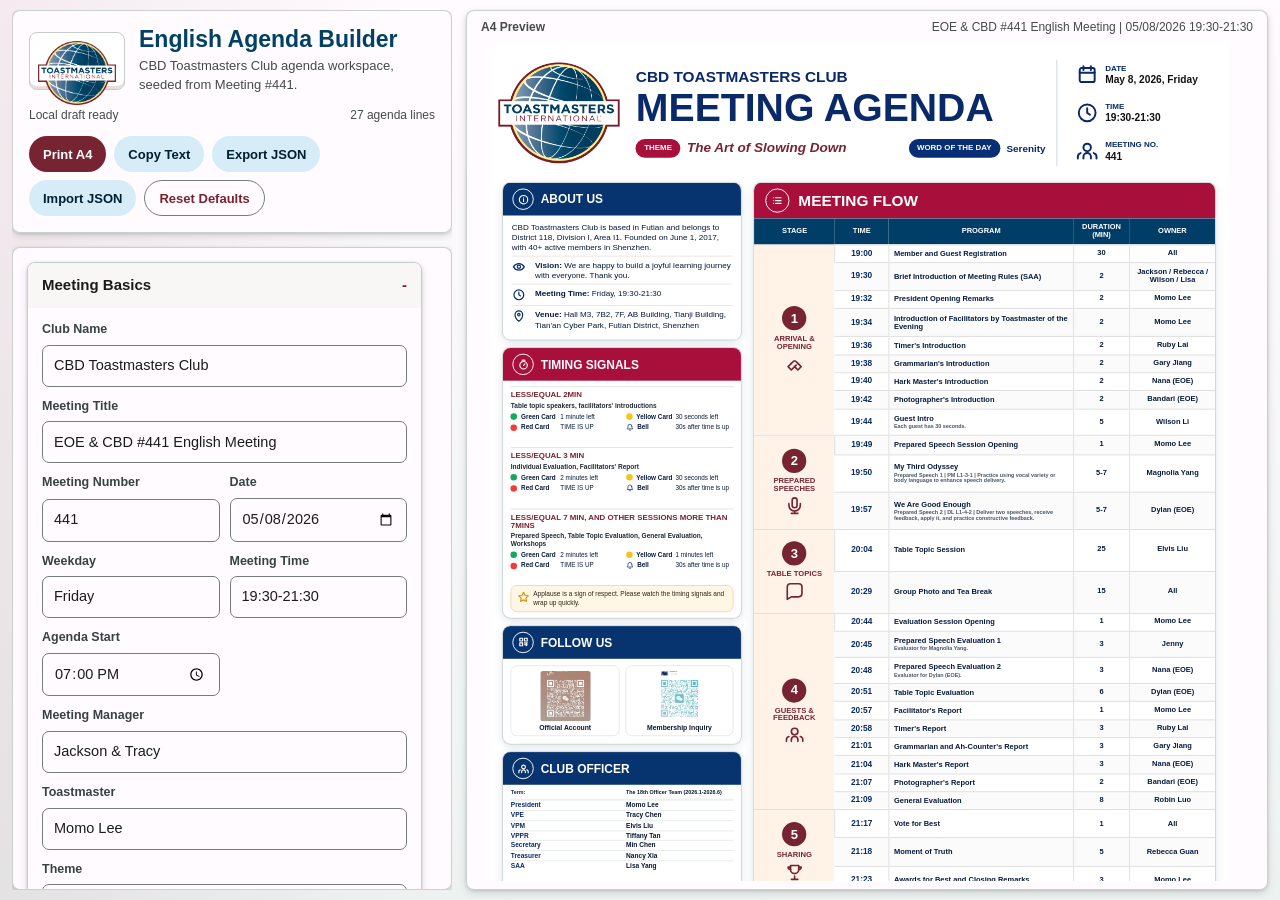
==== english_agenda_builder.html @ 2af3d584 "Tighten timing signals layout" ====
<!doctype html>
<html lang="en">
<head>
  <meta charset="utf-8" />
  <meta name="viewport" content="width=device-width, initial-scale=1" />
  <title>English Agenda Builder</title>
  <link rel="icon" href="data:," />
  <style>
    :root {
      color-scheme: light;
      --tm-maroon: #772432;
      --tm-blue: #004165;
      --tm-gray: #a9b2b1;
      --tm-yellow: #f2df74;
      --md-primary: var(--tm-maroon);
      --md-on-primary: #ffffff;
      --md-primary-container: #f8d8dd;
      --md-on-primary-container: #2d070f;
      --md-secondary: var(--tm-blue);
      --md-on-secondary: #ffffff;
      --md-secondary-container: #d6ecf8;
      --md-on-secondary-container: #001f31;
      --md-tertiary: #6b5d00;
      --md-tertiary-container: var(--tm-yellow);
      --md-on-tertiary-container: #211b00;
      --md-surface: #fffbff;
      --md-surface-container-low: #f9f7f5;
      --md-surface-container: #f0f1ef;
      --md-surface-container-high: #e7ebe9;
      --md-outline: #747d7c;
      --md-outline-variant: #c5ccca;
      --md-on-surface: #1a1c1c;
      --md-on-surface-variant: #444b4a;
      --md-error: #b3261e;
      --md-on-error: #ffffff;
      --ink: var(--md-on-surface);
      --muted: var(--md-on-surface-variant);
      --subtle: var(--md-surface-container);
      --panel: var(--md-surface);
      --line: var(--md-outline-variant);
      --maroon: var(--tm-maroon);
      --maroon-dark: #5a1724;
      --teal: var(--tm-blue);
      --amber: #9c6400;
      --blue: var(--tm-blue);
      --green: #1d7d48;
      --danger: var(--md-error);
      --shadow: 0 3px 8px rgba(0, 0, 0, 0.12), 0 1px 3px rgba(0, 0, 0, 0.12);
      --shadow-strong: 0 12px 30px rgba(0, 65, 101, 0.18);
      --radius: 8px;
      --page-width: 210mm;
      --page-height: 297mm;
      --ref-side-col: 68mm;
      --ref-grid-gap: 3.2mm;
      font-family: "Gotham", "Montserrat", "Aptos", "Segoe UI", Arial, sans-serif;
    }

    * {
      box-sizing: border-box;
    }

    html,
    body,
    .print-page,
    .print-page * {
      -webkit-print-color-adjust: exact;
      print-color-adjust: exact;
    }

    body {
      margin: 0;
      color: var(--ink);
      background:
        linear-gradient(90deg, rgba(119, 36, 50, 0.08), transparent 32%),
        linear-gradient(180deg, #fffbff 0%, #edf2f1 100%);
      height: 100vh;
      min-height: 100vh;
      overflow: hidden;
    }

    button,
    input,
    textarea,
    select {
      font: inherit;
    }

    button {
      border: 0;
      cursor: pointer;
    }

    .app-shell {
      display: grid;
      grid-template-columns: minmax(360px, 440px) minmax(0, 1fr);
      gap: 14px;
      height: 100vh;
      min-height: 100vh;
      overflow: hidden;
      padding: 10px 12px;
    }

    .control-panel {
      display: grid;
      grid-template-rows: auto minmax(0, 1fr);
      gap: 14px;
      height: calc(100vh - 20px);
      min-height: 0;
      overflow: hidden;
    }

    .app-header,
    .editor-stack,
    .preview-panel {
      background: rgba(255, 251, 255, 0.96);
      border: 1px solid rgba(197, 204, 202, 0.92);
      box-shadow: var(--shadow);
    }

    .app-header {
      border-radius: var(--radius);
      padding: 16px;
      display: grid;
      gap: 14px;
    }

    .brand-row {
      display: grid;
      grid-template-columns: 96px minmax(0, 1fr);
      gap: 14px;
      align-items: center;
    }

    .brand-mark {
      width: 96px;
      height: 58px;
      border-radius: 8px;
      display: grid;
      place-items: center;
      background: #fff;
      border: 1px solid var(--md-outline-variant);
      box-shadow: inset 0 -3px 0 rgba(119, 36, 50, 0.16);
      padding: 8px;
    }

    .brand-mark img {
      max-width: 100%;
      max-height: 100%;
      object-fit: contain;
      display: block;
    }

    h1,
    h2,
    h3,
    p {
      margin: 0;
    }

    h1 {
      font-family: "Gotham", "Aptos Display", "Segoe UI", Arial, sans-serif;
      font-size: 23px;
      line-height: 1.12;
      letter-spacing: 0;
      color: var(--tm-blue);
    }

    .subtitle {
      color: var(--muted);
      font-size: 13px;
      margin-top: 4px;
      line-height: 1.45;
    }

    strong {
      font-weight: 850;
    }

    .status-row {
      display: flex;
      align-items: center;
      justify-content: space-between;
      gap: 10px;
      flex-wrap: wrap;
    }

    .save-status,
    .agenda-count {
      font-size: 12px;
      color: var(--muted);
    }

    .top-actions,
    .action-row,
    .item-actions {
      display: flex;
      flex-wrap: wrap;
      gap: 8px;
      align-items: center;
    }

    .btn {
      border-radius: 999px;
      padding: 10px 14px;
      background: var(--md-secondary-container);
      color: var(--md-on-secondary-container);
      font-weight: 800;
      font-size: 13px;
      line-height: 1;
      min-height: 36px;
      transition: transform 0.12s ease, background 0.12s ease, color 0.12s ease, box-shadow 0.12s ease;
    }

    .btn:hover {
      transform: translateY(-1px);
      background: #c7e2f1;
      box-shadow: var(--shadow);
    }

    .btn:focus-visible,
    .input:focus-visible,
    .textarea:focus-visible,
    .select:focus-visible {
      outline: 3px solid rgba(242, 223, 116, 0.85);
      outline-offset: 2px;
    }

    .btn.primary {
      background: var(--md-primary);
      color: var(--md-on-primary);
    }

    .btn.primary:hover {
      background: var(--maroon-dark);
    }

    .btn.ghost {
      background: transparent;
      color: var(--md-primary);
      border: 1px solid var(--md-outline);
    }

    .btn.danger {
      color: var(--md-on-error);
      background: var(--md-error);
    }

    .btn.small {
      padding: 7px 10px;
      font-size: 12px;
      min-height: 30px;
    }

    .btn:disabled {
      cursor: not-allowed;
      opacity: 0.42;
      transform: none;
      box-shadow: none;
    }

    .editor-stack {
      border-radius: var(--radius);
      min-height: 0;
      overflow-x: hidden;
      overflow-y: auto;
      overscroll-behavior: contain;
      scrollbar-gutter: stable;
      padding: 14px;
      display: flex;
      flex-direction: column;
      gap: 14px;
    }

    details.editor-section {
      flex: 0 0 auto;
      border: 1px solid var(--line);
      border-radius: var(--radius);
      background: var(--md-surface);
      overflow: hidden;
    }

    details.editor-section[open] {
      box-shadow: var(--shadow);
    }

    details.editor-section summary {
      list-style: none;
      cursor: pointer;
      padding: 13px 14px;
      display: flex;
      align-items: center;
      justify-content: space-between;
      gap: 10px;
      font-weight: 800;
      font-size: 15px;
      line-height: 1.25;
      color: var(--ink);
      background: var(--md-surface-container-low);
    }

    details.editor-section summary::-webkit-details-marker {
      display: none;
    }

    details.editor-section summary::after {
      content: "+";
      color: var(--maroon);
      font-weight: 900;
    }

    details.editor-section[open] summary::after {
      content: "-";
    }

    .section-body {
      padding: 14px;
      display: grid;
      gap: 14px;
    }

    .field-grid {
      display: grid;
      grid-template-columns: repeat(2, minmax(0, 1fr));
      gap: 12px 10px;
    }

    .field {
      display: grid;
      gap: 7px;
    }

    .field.full {
      grid-column: 1 / -1;
    }

    .qr-upload-field {
      grid-column: 1 / -1;
      border: 1px solid var(--md-outline-variant);
      border-radius: 8px;
      padding: 10px;
      background: #fff;
      justify-items: start;
    }

    .qr-upload-row {
      display: flex;
      align-items: center;
      gap: 10px;
    }

    .qr-thumb-button {
      display: grid;
      place-items: center;
      width: 70px;
      height: 70px;
      padding: 0;
      border: 1px solid var(--md-outline-variant);
      border-radius: 8px;
      background: #fff;
      overflow: hidden;
    }

    .qr-thumb-button:hover {
      transform: translateY(-1px);
      box-shadow: var(--shadow);
    }

    .qr-thumb {
      width: 100%;
      height: 100%;
      object-fit: cover;
      display: block;
    }

    label {
      color: #374342;
      font-size: 12.5px;
      font-weight: 850;
      line-height: 1.25;
    }

    .input,
    .textarea,
    .select {
      width: 100%;
      border: 1px solid var(--md-outline);
      border-radius: 7px;
      background: var(--md-surface);
      color: var(--ink);
      padding: 10px 11px;
      outline: none;
      min-width: 0;
      font-size: 14.5px;
      line-height: 1.35;
    }

    .input,
    .select {
      min-height: 42px;
    }

    .textarea {
      resize: none;
      min-height: 94px;
      line-height: 1.5;
      overflow-x: hidden;
      overflow-y: hidden;
    }

    #meetingFields .field-readable {
      grid-column: 1 / -1;
    }

    #agendaForm .textarea {
      min-height: 116px;
    }

    .input:focus,
    .textarea:focus,
    .select:focus {
      border-color: var(--maroon);
      box-shadow: 0 0 0 3px rgba(119, 36, 50, 0.14);
    }

    .agenda-toolbar {
      display: flex;
      justify-content: space-between;
      align-items: center;
      gap: 10px;
      flex-wrap: wrap;
    }

    .agenda-list {
      display: grid;
      gap: 10px;
      padding-right: 2px;
    }

    .agenda-form-anchor {
      display: grid;
    }

    .agenda-form-anchor.is-hidden {
      display: none;
    }

    .agenda-card {
      border: 1px solid var(--md-outline-variant);
      border-radius: 8px;
      background: var(--md-surface);
      padding: 12px;
      display: grid;
      gap: 9px;
      cursor: grab;
      transition: border-color 0.12s ease, box-shadow 0.12s ease, background 0.12s ease, opacity 0.12s ease, transform 0.12s ease;
    }

    .agenda-card.editing-card {
      cursor: default;
    }

    .agenda-card.section-card {
      background: var(--md-primary-container);
      border-color: rgba(119, 36, 50, 0.28);
    }

    .agenda-card.active {
      border-color: var(--maroon);
      box-shadow: 0 0 0 3px rgba(119, 36, 50, 0.14);
    }

    .agenda-card.dragging {
      opacity: 0.46;
      cursor: grabbing;
    }

    .agenda-card.drop-before {
      box-shadow: inset 0 4px 0 var(--tm-maroon);
    }

    .agenda-card.drop-after {
      box-shadow: inset 0 -4px 0 var(--tm-maroon);
    }

    .agenda-main {
      display: grid;
      grid-template-columns: 18px 52px minmax(0, 1fr);
      gap: 11px;
      align-items: start;
    }

    .drag-handle {
      width: 18px;
      min-height: 28px;
      display: grid;
      place-items: center;
      color: var(--md-outline);
      touch-action: none;
    }

    .drag-handle::before {
      content: "";
      width: 4px;
      height: 22px;
      background:
        radial-gradient(circle, currentColor 1.6px, transparent 1.8px) 0 0 / 4px 7px;
    }

    .agenda-card:hover .drag-handle,
    .agenda-card.active .drag-handle {
      color: var(--tm-maroon);
    }

    .agenda-time {
      color: var(--maroon);
      font-weight: 900;
      font-size: 12.5px;
      line-height: 1.25;
      padding-top: 1px;
    }

    .agenda-title {
      font-weight: 850;
      font-size: 15px;
      line-height: 1.3;
      min-width: 0;
    }

    .agenda-meta {
      color: var(--muted);
      font-size: 12px;
      line-height: 1.45;
      margin-top: 4px;
    }

    .agenda-detail {
      color: var(--md-on-surface-variant);
      font-size: 12px;
      line-height: 1.55;
      margin-top: 6px;
      padding-left: 9px;
      border-left: 3px solid rgba(119, 36, 50, 0.18);
    }

    .agenda-form {
      border: 1px solid var(--line);
      background: var(--md-surface-container-low);
      border-radius: var(--radius);
      padding: 14px;
      display: grid;
      gap: 14px;
      cursor: default;
    }

    .agenda-card .agenda-form {
      margin-top: 3px;
      background: #fff;
      border-color: rgba(119, 36, 50, 0.32);
      box-shadow: inset 4px 0 0 rgba(119, 36, 50, 0.16);
    }

    .inline-form-host {
      display: grid;
      grid-column: 1 / -1;
    }

    .preview-panel {
      border-radius: var(--radius);
      min-width: 0;
      height: calc(100vh - 20px);
      min-height: 0;
      overflow: hidden;
      padding: 30px 10px 8px;
      position: relative;
      display: grid;
      grid-template-rows: minmax(0, 1fr);
      align-content: start;
      justify-items: center;
    }

    .preview-toolbar {
      position: absolute;
      top: 9px;
      left: 14px;
      right: 14px;
      z-index: 1;
      display: flex;
      justify-content: space-between;
      align-items: center;
      gap: 12px;
      color: var(--muted);
      font-size: 12px;
      line-height: 1.2;
      padding: 0;
    }

    .preview-stage {
      width: 100%;
      min-width: 0;
      min-height: 0;
      height: 100%;
      display: grid;
      align-items: start;
      align-content: start;
      justify-items: center;
      overflow: auto;
      overscroll-behavior: contain;
      scrollbar-gutter: stable;
      padding: 0 0 18px;
    }

    .preview-sheet {
      --preview-scale: 1;
      position: relative;
      width: var(--page-width);
      height: var(--page-height);
      min-width: 0;
      overflow: hidden;
    }

    .preview-sheet .print-page {
      transform: scale(var(--preview-scale));
      transform-origin: top left;
    }

    .print-page {
      width: var(--page-width);
      height: var(--page-height);
      min-height: 0;
      overflow: hidden;
      background: var(--md-surface);
      color: var(--md-on-surface);
      box-shadow: var(--shadow-strong);
      padding: 12mm 12mm 10mm;
      display: grid;
      grid-template-rows: auto auto minmax(0, 1fr) auto;
      gap: 4.5mm;
    }

    .page-header {
      display: grid;
      grid-template-columns: minmax(0, 1fr) 146px;
      gap: 18px;
      align-items: start;
      border-bottom: 4px solid var(--tm-blue);
      padding-bottom: 5mm;
    }

    .club-kicker {
      color: var(--maroon);
      font-weight: 900;
      text-transform: uppercase;
      font-size: 12px;
      letter-spacing: 0;
    }

    .page-title {
      font-family: "Gotham", "Aptos Display", "Segoe UI", Arial, sans-serif;
      color: var(--tm-blue);
      font-size: 27px;
      line-height: 1.1;
      font-weight: 900;
      margin-top: 4px;
      letter-spacing: 0;
    }

    .page-subtitle {
      color: var(--md-on-surface-variant);
      font-size: 13px;
      margin-top: 6px;
      line-height: 1.34;
    }

    .page-brand-panel {
      display: grid;
      gap: 8px;
      align-self: stretch;
    }

    .page-logo {
      border: 1px solid var(--md-outline-variant);
      border-radius: 8px;
      background: #fff;
      padding: 7px;
      min-height: 58px;
      display: grid;
      place-items: center;
    }

    .page-logo img {
      max-width: 100%;
      max-height: 44px;
      object-fit: contain;
      display: block;
    }

    .page-badge {
      border: 2px solid var(--tm-maroon);
      border-radius: 8px;
      padding: 7px 9px;
      text-align: center;
      color: var(--maroon);
      font-weight: 900;
      display: grid;
      place-items: center;
      background: var(--md-primary-container);
    }

    .badge-number {
      font-size: 26px;
      line-height: 1;
    }

    .badge-label {
      font-size: 10.5px;
      color: var(--md-on-surface-variant);
      margin-top: 4px;
    }

    .info-strip {
      display: grid;
      grid-template-columns: 1fr 1fr 1.2fr;
      gap: 8px;
    }

    .info-box,
    .side-card,
    .footer-card {
      border: 1px solid var(--line);
      border-radius: 8px;
      background: var(--md-surface);
      overflow: hidden;
    }

    .info-box {
      padding: 10px 12px;
      display: grid;
      gap: 3px;
      min-height: 48px;
      border-top: 4px solid var(--tm-blue);
    }

    .info-box.theme-box {
      border-top-color: var(--tm-maroon);
      background: linear-gradient(180deg, #fff7f8 0%, var(--md-surface) 100%);
    }

    .info-box.word-box {
      border-top-color: var(--tm-yellow);
      background: linear-gradient(180deg, #fffbea 0%, var(--md-surface) 100%);
    }

    .info-box.team-box {
      border-top-color: var(--tm-blue);
      background: linear-gradient(180deg, #eff8fc 0%, var(--md-surface) 100%);
    }

    .info-label {
      color: var(--muted);
      font-size: 10px;
      text-transform: uppercase;
      font-weight: 850;
      letter-spacing: 0;
    }

    .info-value {
      font-size: 13px;
      font-weight: 800;
      line-height: 1.35;
    }

    .content-grid {
      display: grid;
      grid-template-columns: minmax(0, 1fr) 220px;
      gap: 9px;
      align-items: start;
    }

    .agenda-table {
      border: 1px solid var(--line);
      border-radius: 8px;
      overflow: hidden;
    }

    .agenda-table table {
      width: 100%;
      border-collapse: collapse;
      table-layout: fixed;
      font-size: 8.6px;
    }

    .agenda-table th {
      background: var(--tm-blue);
      color: var(--md-on-secondary);
      padding: 4px 5px;
      text-align: left;
      font-size: 8.6px;
      text-transform: uppercase;
      letter-spacing: 0;
    }

    .agenda-table td {
      padding: 2.4px 4.5px;
      border-top: 1px solid #e1e7e5;
      vertical-align: top;
      line-height: 1.22;
      word-break: normal;
      overflow-wrap: anywhere;
    }

    .agenda-table tbody tr:not(.table-section):nth-child(odd) td {
      background: #fbf8f8;
    }

    .agenda-table tbody tr:not(.table-section):nth-child(even) td {
      background: #f6fafb;
    }

    .agenda-table .time-col {
      width: 50px;
      color: var(--maroon);
      font-weight: 900;
    }

    .agenda-table .duration-col {
      width: 50px;
      text-align: center;
      color: var(--md-on-surface-variant);
      font-weight: 800;
    }

    .agenda-table .speaker-col {
      width: 104px;
      color: var(--md-on-surface-variant);
      font-weight: 750;
    }

    .table-section td {
      background: var(--md-primary-container);
      color: var(--md-on-primary-container);
      font-weight: 900;
      text-transform: uppercase;
      font-size: 9px;
      padding: 4px 6px;
    }

    .program-title {
      font-weight: 850;
    }

    .program-detail {
      margin-top: 3px;
      color: var(--md-on-surface-variant);
      font-size: 8px;
      line-height: 1.22;
      display: -webkit-box;
      -webkit-line-clamp: 1;
      -webkit-box-orient: vertical;
      overflow: hidden;
    }

    .side-stack {
      display: grid;
      gap: 10px;
    }

    .side-card h3,
    .footer-card h3 {
      background: var(--md-secondary-container);
      color: var(--md-on-secondary-container);
      font-size: 11px;
      padding: 6px 9px;
      text-transform: uppercase;
      letter-spacing: 0;
      font-weight: 900;
    }

    .side-card:nth-child(1) h3,
    .footer-card:nth-child(1) h3 {
      background: var(--tm-blue);
      color: #fff;
    }

    .side-card:nth-child(2) h3,
    .footer-card:nth-child(2) h3 {
      background: var(--tm-maroon);
      color: #fff;
    }

    .side-card:nth-child(3) h3,
    .footer-card:nth-child(3) h3 {
      background: var(--tm-yellow);
      color: #1f1b00;
    }

    .side-card:nth-child(4) h3 {
      background: var(--tm-gray);
      color: #102027;
    }

    .side-body,
    .footer-body {
      padding: 9px 10px;
      font-size: 9.3px;
      line-height: 1.3;
      color: var(--md-on-surface-variant);
      display: grid;
      gap: 5px;
    }

    .officer-list {
      display: grid;
      grid-template-columns: repeat(2, minmax(0, 1fr));
      gap: 5px 7px;
    }

    .officer-row {
      display: grid;
      grid-template-columns: 1fr;
      gap: 2px;
      border-bottom: 1px dashed var(--md-outline-variant);
      padding-bottom: 4px;
    }

    .officer-row:last-child {
      border-bottom: 0;
      padding-bottom: 0;
    }

    .officer-role {
      color: var(--md-on-surface-variant);
      font-weight: 800;
    }

    .officer-name {
      text-align: left;
      font-weight: 850;
    }

    .timing-grid {
      display: grid;
      gap: 5px;
      border: 1px solid var(--md-outline-variant);
      border-radius: 7px;
      background: var(--md-surface-container-low);
      padding: 5px;
    }

    .timing-row {
      display: grid;
      grid-template-columns: 52px minmax(0, 1fr);
      gap: 5px;
      align-items: center;
    }

    .signal {
      border-radius: 999px;
      color: #fff;
      padding: 2px 6px;
      text-align: center;
      font-size: 8.8px;
      font-weight: 850;
    }

    .signal.green {
      background: var(--green);
    }

    .signal.yellow {
      background: var(--amber);
    }

    .signal.red {
      background: var(--danger);
    }

    .timing-table {
      width: 100%;
      border-collapse: collapse;
      font-size: 8.7px;
      line-height: 1.18;
      overflow: hidden;
      border-radius: 7px;
    }

    .timing-table th {
      background: var(--tm-blue);
      color: #fff;
      padding: 4px 3px;
      text-align: left;
      font-weight: 900;
    }

    .timing-table td {
      border-top: 1px solid var(--md-outline-variant);
      padding: 4px 3px;
      vertical-align: top;
      background: var(--md-surface-container-low);
    }

    .timing-table .rule-name {
      color: var(--tm-maroon);
      font-weight: 900;
    }

    .footer-grid {
      display: grid;
      grid-template-columns: 1.12fr 1.05fr 0.9fr;
      gap: 8px;
      align-items: stretch;
    }

    .footer-card {
      display: grid;
      grid-template-rows: auto minmax(0, 1fr);
    }

    .footer-card h3 {
      padding-top: 5px;
      padding-bottom: 5px;
    }

    .footer-card .footer-body {
      font-size: 8.7px;
      line-height: 1.22;
      gap: 4px;
      padding: 7px 9px;
    }

    .rule-list {
      margin: 0;
      padding-left: 17px;
      display: grid;
      gap: 4px;
    }

    .compact-list {
      display: grid;
      grid-template-columns: repeat(2, minmax(0, 1fr));
      gap: 5px 7px;
      margin: 0;
      padding: 0;
      list-style: none;
    }

    .compact-list li {
      display: grid;
      grid-template-columns: 1fr;
      gap: 2px;
      align-items: start;
      border-bottom: 1px dashed var(--md-outline-variant);
      padding-bottom: 5px;
    }

    .compact-list li:last-child {
      border-bottom: 0;
      padding-bottom: 0;
    }

    .compact-label {
      color: var(--tm-blue);
      font-weight: 900;
    }

    .snapshot-grid {
      display: grid;
      gap: 6px;
    }

    .snapshot-row {
      display: grid;
      grid-template-columns: 74px minmax(0, 1fr);
      gap: 7px;
      align-items: start;
    }

    .snapshot-label {
      color: var(--tm-maroon);
      font-weight: 900;
    }

    .join-note {
      border-left: 4px solid var(--tm-yellow);
      padding-left: 7px;
      font-weight: 800;
      color: var(--tm-blue);
    }

    .ref-page {
      width: var(--page-width);
      height: var(--page-height);
      min-height: 0;
      background: #fff;
      color: #061b3d;
      box-shadow: var(--shadow-strong);
      outline: 1px solid #c9cdd3;
      padding: 3.8mm;
      display: grid;
      grid-template-rows: auto minmax(0, 1fr) auto auto;
      gap: 2.35mm;
      font-family: "Gotham", "Montserrat", "Aptos", "Segoe UI", Arial, sans-serif;
    }

    .ref-header {
      background: #fff;
      border-radius: 0;
      color: #092968;
      padding: 3px 5px 5px;
      display: grid;
      grid-template-columns: 126px minmax(0, 1fr) 166px;
      gap: 12px;
      align-items: center;
      min-height: 128px;
    }

    .ref-logo {
      width: 112px;
      height: 112px;
      border-radius: 999px;
      background: transparent;
      display: grid;
      place-items: center;
      overflow: visible;
      border: 0;
      box-shadow: none;
    }

    .ref-logo img {
      width: 116%;
      height: 116%;
      object-fit: contain;
      display: block;
    }

    .ref-title-kicker {
      margin: 0 0 6px;
      color: #092968;
      font-size: 16.5px;
      line-height: 1;
      font-weight: 900;
      letter-spacing: 0;
      text-transform: uppercase;
    }

    .ref-title h2 {
      color: #092968;
      font-size: 42px;
      line-height: 0.9;
      letter-spacing: 0;
      margin: 0 0 14px;
      font-weight: 900;
      text-transform: uppercase;
      white-space: nowrap;
    }

    .ref-theme-strip {
      display: grid;
      grid-template-columns: auto minmax(0, 1fr) auto auto;
      align-items: center;
      gap: 7px;
      max-width: 100%;
    }

    .ref-chip,
    .ref-meta-pill {
      display: flex;
      align-items: center;
      gap: 6px;
      font-size: 10.2px;
      font-weight: 850;
    }

    .ref-tag {
      border-radius: 999px;
      min-height: 20px;
      padding: 4px 9px;
      display: inline-flex;
      align-items: center;
      justify-content: center;
      color: #fff;
      font-size: 8.5px;
      line-height: 1;
      font-weight: 900;
      text-transform: uppercase;
      white-space: nowrap;
    }

    .ref-tag-red {
      background: #a80f3a;
    }

    .ref-tag-blue {
      background: #082f75;
    }

    .ref-topic {
      color: var(--tm-maroon);
      font-size: 14.5px;
      line-height: 1;
      font-weight: 900;
      font-style: italic;
      white-space: nowrap;
      overflow: visible;
      text-overflow: clip;
    }

    .ref-word {
      color: #092968;
      font-size: 10.6px;
      font-weight: 850;
      white-space: nowrap;
    }

    .ref-chip {
      border: 1px solid rgba(255, 255, 255, 0.74);
      border-radius: 9px;
      min-height: 24px;
      padding: 5px 8px;
      background: linear-gradient(180deg, #eef7ff, #d8ecfb);
      color: #082a55;
      box-shadow: inset 0 1px 0 rgba(255, 255, 255, 0.72);
    }

    .ref-meta-pill {
      color: #0a2863;
      min-height: 32px;
      padding: 0;
      background: transparent;
      border: 0;
      font-size: 14px;
      font-weight: 860;
    }

    .ref-meta-copy {
      display: grid;
      gap: 2px;
    }

    .ref-meta-label {
      color: #092968;
      font-size: 8.6px;
      font-weight: 900;
      text-transform: uppercase;
      line-height: 1;
    }

    .ref-meta-value {
      color: #111;
      font-size: 10.9px;
      font-weight: 850;
      line-height: 1.15;
      white-space: nowrap;
    }

    .ref-chip-icon,
    .ref-meta-icon,
    .ref-section-icon {
      width: 18px;
      height: 18px;
      border-radius: 999px;
      display: inline-grid;
      place-items: center;
      flex: 0 0 auto;
      color: currentColor;
      border: 1.5px solid currentColor;
      font-size: 11px;
      line-height: 1;
      font-weight: 900;
    }

    .ref-svg-icon svg {
      width: 12px;
      height: 12px;
      stroke-width: 2.4;
      display: block;
    }

    .ref-meta-stack {
      display: grid;
      gap: 9px;
      border-left: 1.5px solid #cbd5e6;
      padding-left: 18px;
    }

    .ref-meta-pill .ref-meta-icon {
      width: 27px;
      height: 27px;
      border: 0;
      color: #092968;
    }

    .ref-meta-pill .ref-meta-icon svg {
      width: 24px;
      height: 24px;
      stroke-width: 2.1;
    }

    .ref-body {
      display: grid;
      grid-template-columns: var(--ref-side-col) minmax(0, 1fr);
      gap: var(--ref-grid-gap);
      align-items: stretch;
      min-height: 0;
    }

    .ref-sidebar {
      display: grid;
      grid-template-rows: 45mm 77mm 34mm minmax(35mm, 1fr);
      gap: 1.8mm;
      align-content: stretch;
      height: 100%;
      min-height: 0;
    }

    .ref-card,
    .ref-flow-card,
    .ref-bottom-card {
      border: 1px solid rgba(169, 178, 177, 0.52);
      border-radius: 9px;
      background: #fff;
      overflow: hidden;
      box-shadow: 0 2px 9px rgba(0, 65, 101, 0.13);
    }

    .ref-card-title {
      min-height: 29px;
      display: flex;
      align-items: center;
      gap: 7px;
      padding: 6px 10px;
      background: #07336f;
      color: #fff;
      font-size: 12.8px;
      font-weight: 900;
      text-transform: uppercase;
    }

    .ref-card-title .ref-section-icon {
      width: 23px;
      height: 23px;
      color: #fff;
      background: transparent;
      border-color: #fff;
      box-shadow: none;
    }

    .ref-card:nth-child(2) .ref-card-title {
      color: #fff;
      background: #a80f3a;
    }

    .ref-card:nth-child(2) .ref-card-title .ref-section-icon {
      background: transparent;
      border-color: #fff;
    }

    .ref-card:nth-child(2) {
      display: grid;
      grid-template-rows: auto minmax(0, 1fr);
    }

    .ref-card:nth-child(3) .ref-card-body {
      padding: 7px 8px 7px;
    }

    .ref-card.ref-officers-card {
      display: grid;
      grid-template-rows: auto minmax(0, 1fr);
      min-height: 0;
    }

    .ref-card-body {
      padding: 7px 9px 8px;
      font-size: 8.7px;
      line-height: 1.27;
      display: grid;
      gap: 3px;
    }

    .ref-about-line {
      border-top: 1px solid #ece4df;
      padding-top: 4px;
    }

    .ref-about-line:first-child {
      border-top: 0;
      padding-top: 0;
    }

    .ref-icon-line {
      display: grid;
      grid-template-columns: 19px minmax(0, 1fr);
      gap: 6px;
      align-items: start;
      border-top: 1px solid #ece4df;
      padding-top: 4px;
    }

    .ref-icon-line:first-child {
      border-top: 0;
      padding-top: 0;
    }

    .ref-line-icon {
      color: #092e68;
      font-weight: 900;
      font-size: 13px;
      text-align: center;
      line-height: 1;
    }

    .ref-line-icon.ref-svg-icon {
      width: 16px;
      height: 16px;
      display: inline-grid;
      place-items: center;
      margin-top: -1px;
    }

    .ref-line-icon.ref-svg-icon svg {
      width: 14px;
      height: 14px;
      stroke-width: 2.2;
    }

    .ref-timing-stack {
      display: grid;
      align-content: space-between;
      gap: 6px;
      min-height: 0;
      padding: 6px 8px;
    }

    .ref-timing-card {
      border: 0;
      border-radius: 0;
      border-top: 1px solid #e1e3e2;
      padding: 4px 0;
      display: grid;
      gap: 3px;
      background: #fff;
    }

    .ref-timing-card h4 {
      margin: 0;
      color: var(--tm-maroon);
      font-size: 8.45px;
      line-height: 1.1;
      text-transform: uppercase;
    }

    .ref-timing-scope {
      margin: 0;
      color: #202733;
      font-size: 7px;
      line-height: 1.18;
      font-weight: 760;
    }

    .ref-signal-grid {
      display: grid;
      grid-template-columns: repeat(2, minmax(0, 1fr));
      gap: 3.5px 8px;
    }

    .ref-signal-row {
      display: grid;
      grid-template-columns: 50px minmax(0, 1fr);
      gap: 3px;
      font-size: 6.8px;
      line-height: 1.16;
      align-items: center;
    }

    .ref-signal-row.ref-signal-red,
    .ref-signal-row.ref-signal-bell {
      grid-column: auto;
    }

    .ref-signal-mark {
      display: inline-flex;
      align-items: center;
      gap: 4px;
      font-weight: 850;
    }

    .ref-bell-icon {
      width: 8px;
      height: 8px;
      border: 0;
      color: #092968;
      display: inline-grid;
      place-items: center;
    }

    .ref-bell-icon svg {
      width: 8px;
      height: 8px;
      stroke-width: 2.3;
    }

    .ref-signal-dot {
      width: 7px;
      height: 7px;
      border-radius: 99px;
      display: inline-block;
    }

    .ref-signal-dot.green {
      background: #15a95d;
    }

    .ref-signal-dot.yellow {
      background: #f4c51d;
    }

    .ref-signal-dot.red {
      background: #f43b37;
    }

    .ref-note {
      border: 1px solid #f5d8a7;
      background: #fff7e6;
      border-radius: 7px;
      padding: 5px;
      display: grid;
      grid-template-columns: 14px minmax(0, 1fr);
      gap: 4px;
      color: #2b2417;
      font-size: 7px;
      line-height: 1.2;
    }

    .ref-note .ref-line-icon {
      color: #dd9400;
    }

    .ref-qr-grid {
      display: grid;
      grid-template-columns: repeat(2, minmax(0, 1fr));
      gap: 6px;
      text-align: center;
    }

    .ref-qr-box {
      border: 1px solid #e6e9e9;
      border-radius: 7px;
      padding: 5px 4px 4px;
      display: grid;
      gap: 3px;
      justify-items: center;
      background: #fff;
      font-weight: 850;
      color: #071632;
      font-size: 7.3px;
      line-height: 1.1;
    }

    .ref-qr-box img {
      width: 54px;
      height: 54px;
      object-fit: cover;
      border-radius: 3px;
    }

    .ref-kv-list {
      display: grid;
      gap: 2px;
    }

    .ref-kv-row {
      display: grid;
      grid-template-columns: minmax(0, 1fr) minmax(0, 1fr);
      gap: 6px;
      font-size: 8.1px;
    }

    .ref-kv-row.ref-kv-wide {
      grid-template-columns: 28px minmax(0, 1fr);
    }

    .ref-kv-row.ref-kv-wide .ref-kv-value {
      text-align: left;
    }

    .ref-kv-key {
      font-weight: 900;
    }

    .ref-kv-value {
      text-align: right;
    }

    .ref-officers-body {
      min-height: 0;
      align-content: start;
      gap: 0;
      padding: 5px 8px 6px;
    }

    .ref-officer-term {
      display: grid;
      width: 100%;
      grid-template-columns: repeat(2, minmax(0, 1fr));
      gap: 8px;
      padding-bottom: 3px;
      border-bottom: 1px solid #e7ecea;
      font-size: 5.75px;
      line-height: 1.12;
    }

    .ref-officer-grid {
      display: grid;
      grid-template-columns: 1fr;
      gap: 0;
    }

    .ref-officer-row {
      display: grid;
      width: 100%;
      grid-template-columns: repeat(2, minmax(0, 1fr));
      gap: 8px;
      align-items: baseline;
      font-size: 7.05px;
      line-height: 1.13;
      min-width: 0;
      border-top: 1px solid #e7ecea;
      padding: 1px 0;
    }

    .ref-officer-role,
    .ref-officer-term-key {
      color: #092968;
      font-weight: 900;
    }

    .ref-officer-name,
    .ref-officer-term-value {
      min-width: 0;
      color: #071632;
      font-weight: 760;
      text-align: left;
    }

    .ref-officer-term-value {
      text-align: left;
      white-space: nowrap;
    }

    .ref-flow-card {
      padding: 0;
      height: 100%;
      display: grid;
      grid-template-rows: auto minmax(0, 1fr);
    }

    .ref-flow-title {
      display: flex;
      align-items: center;
      gap: 9px;
      color: #fff;
      background: #a80f3a;
      font-size: 16.5px;
      font-weight: 900;
      margin: 0;
      padding: 6px 12px;
      text-transform: uppercase;
    }

    .ref-flow-title .ref-section-icon {
      background: transparent;
      border-color: #fff;
      width: 26px;
      height: 26px;
      font-size: 14px;
    }

    .ref-table-wrap {
      border: 0;
      border-radius: 0;
      overflow: hidden;
      min-height: 0;
    }

    .ref-agenda-table {
      width: 100%;
      height: 100%;
      border-collapse: collapse;
      table-layout: fixed;
      font-size: 8px;
      line-height: 1.09;
    }

    .ref-col-stage {
      width: 86px;
    }

    .ref-col-time {
      width: 58px;
    }

    .ref-col-duration {
      width: 60px;
    }

    .ref-col-owner {
      width: 92px;
    }

    .ref-agenda-table th {
      background: #003e68;
      color: #fff;
      padding: 5px 4px;
      text-align: center;
      font-size: 8px;
      font-weight: 900;
      text-transform: uppercase;
    }

    .ref-agenda-table td {
      border-top: 1px solid #dedede;
      border-left: 1px solid #dedede;
      padding: 2px 5px;
      vertical-align: middle;
      overflow-wrap: anywhere;
    }

    .ref-agenda-table td:first-child,
    .ref-agenda-table th:first-child {
      border-left: 0;
    }

    .ref-stage-cell {
      background: #fff3e8;
      color: var(--tm-maroon);
      font-weight: 900;
      padding: 0 5px;
      overflow: hidden;
    }

    .ref-stage-content {
      display: grid;
      grid-template-columns: 1fr;
      gap: 4px;
      justify-items: center;
      align-content: center;
      text-align: center;
      min-height: 100%;
    }

    .ref-stage-number {
      width: 26px;
      height: 26px;
      border-radius: 999px;
      display: grid;
      place-items: center;
      color: #fff;
      background: var(--tm-maroon);
      font-size: 14px;
    }

    .ref-stage-label {
      display: grid;
      justify-items: center;
      min-height: 0;
      align-content: start;
      gap: 3px;
    }

    .ref-stage-name {
      font-size: 8.2px;
      line-height: 1.02;
      text-transform: uppercase;
      margin-top: 1px;
    }

    .ref-stage-icon {
      width: 21px;
      height: 21px;
      border: 0;
      color: var(--tm-maroon);
      display: grid;
      place-items: center;
    }

    .ref-stage-icon svg {
      width: 21px;
      height: 21px;
      stroke-width: 2;
    }

    .ref-time-col {
      text-align: center;
      font-weight: 850;
      color: #082c63;
      font-size: 8.9px;
    }

    .ref-duration-col {
      text-align: center;
      font-weight: 850;
    }

    .ref-owner-col {
      text-align: center;
      font-weight: 760;
    }

    .ref-program-title {
      font-weight: 780;
      line-height: 1.13;
    }

    .ref-program-detail {
      display: -webkit-box;
      -webkit-line-clamp: 2;
      -webkit-box-orient: vertical;
      overflow: hidden;
      margin-top: 1px;
      color: #46556a;
      font-size: 5.8px;
      line-height: 1.08;
      font-weight: 680;
    }

    .ref-agenda-table tbody tr:nth-child(odd) td:not(.ref-stage-cell) {
      background: #fff;
    }

    .ref-agenda-table tbody tr:nth-child(even) td:not(.ref-stage-cell) {
      background: #fbfbfb;
    }

    .ref-agenda-table tr.ref-highlight-green td:not(.ref-stage-cell) {
      background: #f9fbf6;
    }

    .ref-agenda-table tr.ref-highlight-blue td:not(.ref-stage-cell) {
      background: #f7fbff;
    }

    .ref-vision-bar {
      display: none;
      margin-top: 0;
      min-height: 0;
      border-radius: 0;
      background: transparent;
      color: #fff;
      align-items: center;
      gap: 8px;
      padding: 6px 9px;
      font-size: 9.8px;
      font-weight: 900;
    }

    .ref-bottom-grid {
      display: grid;
      grid-template-columns: var(--ref-side-col) minmax(0, 1fr) minmax(0, 1fr);
      gap: var(--ref-grid-gap);
    }

    .ref-bottom-card {
      min-height: 132px;
      padding: 8px 12px;
      display: grid;
      gap: 6px;
      align-content: start;
    }

    .ref-bottom-title {
      display: flex;
      align-items: center;
      gap: 8px;
      color: #092e68;
      font-size: 13.5px;
      font-weight: 900;
      text-transform: uppercase;
    }

    .ref-bottom-title .ref-section-icon {
      color: var(--tm-blue);
      border-color: var(--tm-blue);
    }

    .ref-participation-grid {
      display: grid;
      grid-template-columns: repeat(4, minmax(0, 1fr));
      gap: 8px;
      justify-items: center;
      text-align: center;
      margin-top: 3px;
    }

    .ref-participation-item {
      display: grid;
      justify-items: center;
      gap: 5px;
      color: #092e68;
      font-size: 7.5px;
      font-weight: 900;
    }

    .ref-mini-icon {
      width: 23px;
      height: 23px;
      border: 0;
      display: inline-grid;
      place-items: center;
    }

    .ref-mini-icon svg {
      width: 21px;
      height: 21px;
      stroke-width: 2.2;
    }

    .ref-circle-icon {
      width: 42px;
      height: 42px;
      border-radius: 999px;
      display: grid;
      place-items: center;
      color: #092e68;
      border: 1.5px solid #b8cdf5;
      background: #fff;
    }

    .ref-circle-icon svg {
      width: 23px;
      height: 23px;
      stroke-width: 2;
    }

    .ref-bottom-copy {
      margin: 0;
      text-align: center;
      color: #092e68;
      font-size: 9.2px;
      line-height: 1.32;
      font-weight: 850;
    }

    .ref-live-vote {
      text-align: center;
      display: grid;
      justify-items: center;
      gap: 4px;
      font-size: 8.2px;
      color: #0c1e40;
    }

    .ref-live-vote img {
      width: 70px;
      height: 70px;
      object-fit: cover;
    }

    .ref-scan-time {
      color: #13803d;
      background: transparent;
      border-radius: 0;
      padding: 0;
      justify-self: center;
      font-weight: 900;
      font-size: 10.2px;
    }

    .ref-vote-awards {
      display: flex;
      justify-content: center;
      gap: 9px;
      color: #061b3d;
      font-size: 7.8px;
      font-weight: 850;
    }

    .ref-vote-note {
      color: #137a3b;
      font-size: 8.2px;
      font-weight: 850;
    }

    .ref-meeting-rules {
      margin: 0;
      padding: 0;
      list-style: none;
      display: grid;
      gap: 6px;
      font-size: 8.4px;
      line-height: 1.16;
      color: #092968;
      font-weight: 760;
    }

    .ref-rule-item {
      display: grid;
      grid-template-columns: 35px minmax(0, 1fr);
      gap: 8px;
      align-items: center;
    }

    .ref-rule-icon {
      width: 31px;
      height: 31px;
      border-radius: 999px;
      display: grid;
      place-items: center;
      color: #f47a13;
      border: 2px solid #f47a13;
      background: #fff8ef;
    }

    .ref-rule-icon svg {
      width: 18px;
      height: 18px;
      stroke-width: 2.1;
    }

    .ref-bottom-card:nth-child(1) {
      background: #f2f8ff;
    }

    .ref-bottom-card:nth-child(2) {
      background: #f1faec;
    }

    .ref-bottom-card:nth-child(2) .ref-bottom-title {
      color: #137a3b;
    }

    .ref-bottom-card:nth-child(2) .ref-section-icon {
      color: #137a3b;
      border-color: #137a3b;
    }

    .ref-bottom-card:nth-child(3) {
      background: #fff6e4;
      border-color: #f1c47c;
    }

    .ref-bottom-card:nth-child(3) .ref-bottom-title {
      color: #c77700;
    }

    .ref-bottom-card:nth-child(3) .ref-section-icon {
      color: #c77700;
      border-color: #c77700;
    }

    .ref-footer {
      display: grid;
      grid-template-columns: 1fr auto auto auto 1fr;
      align-items: center;
      gap: 14px;
      color: #082c63;
      font-size: 11.6px;
      font-weight: 900;
      letter-spacing: 0.02em;
      text-transform: uppercase;
      padding: 0 12px 0;
    }

    .ref-footer-line {
      height: 1px;
      background: #082c63;
      opacity: 0.85;
    }

    .ref-footer-heart {
      color: #b40e3b;
      display: inline-grid;
      place-items: center;
    }

    .ref-meeting-rules li::marker {
      color: var(--tm-maroon);
    }

    .word-chip {
      display: inline-flex;
      border-radius: 999px;
      background: var(--md-tertiary-container);
      color: var(--md-on-tertiary-container);
      padding: 5px 10px;
      font-weight: 900;
      width: fit-content;
    }

    .toast {
      position: fixed;
      left: 50%;
      bottom: 22px;
      transform: translateX(-50%) translateY(24px);
      opacity: 0;
      pointer-events: none;
      background: #17202a;
      color: #fff;
      border-radius: 8px;
      padding: 10px 14px;
      box-shadow: 0 16px 40px rgba(0, 0, 0, 0.24);
      transition: opacity 0.16s ease, transform 0.16s ease;
      z-index: 20;
      font-size: 13px;
      font-weight: 750;
    }

    .toast.show {
      opacity: 1;
      transform: translateX(-50%) translateY(0);
    }

    .hidden-input {
      display: none;
    }

    @media (max-width: 1180px) {
      .app-shell {
        grid-template-columns: minmax(320px, 380px) minmax(0, 1fr);
        gap: 10px;
        padding: 10px;
      }

      .control-panel {
        height: calc(100vh - 20px);
      }

      .preview-panel {
        height: calc(100vh - 20px);
      }
    }

    @media (max-width: 760px) {
      body {
        height: auto;
        overflow: auto;
      }

      .app-shell {
        grid-template-columns: 1fr;
        height: auto;
        min-height: 100vh;
        overflow: visible;
        padding: 10px;
      }

      .control-panel {
        height: auto;
        overflow: visible;
      }

      .editor-stack {
        overflow: visible;
      }

      .field-grid,
      .info-strip,
      .content-grid,
      .footer-grid,
      .page-header {
        grid-template-columns: 1fr;
      }

      .preview-panel {
        height: 58vh;
        min-height: 360px;
        position: sticky;
        top: 10px;
        z-index: 5;
        order: -1;
        padding: 30px 8px 8px;
      }

      .print-page:not(.ref-page) {
        width: 100%;
        height: auto;
        min-height: auto;
        padding: 18px;
      }

      .ref-page {
        width: var(--page-width);
        height: var(--page-height);
        min-height: 0;
        padding: 7mm;
      }
    }

    @page {
      size: A4;
      margin: 0;
    }

    @media print {
      *,
      *::before,
      *::after {
        -webkit-print-color-adjust: exact !important;
        print-color-adjust: exact !important;
        color-adjust: exact !important;
      }

      html,
      body {
        background: #fff;
        width: var(--page-width);
        height: var(--page-height);
        margin: 0;
        padding: 0;
      }

      .control-panel,
      .preview-toolbar,
      .toast {
        display: none !important;
      }

      .app-shell,
      .preview-panel,
      .preview-stage,
      .preview-sheet {
        display: block !important;
        width: var(--page-width) !important;
        height: var(--page-height) !important;
        min-height: 0 !important;
        padding: 0 !important;
        margin: 0 !important;
        background: #fff;
        box-shadow: none;
        border: 0;
        overflow: hidden !important;
      }

      .preview-sheet {
        --preview-scale: 1 !important;
      }

      .print-page {
        box-shadow: none;
        width: var(--page-width) !important;
        height: var(--page-height) !important;
        min-height: 0 !important;
        overflow: hidden !important;
        transform: none !important;
        transform-origin: top left !important;
        margin: 0 !important;
        break-after: auto;
      }

      .ref-page {
        background: #fff !important;
        color: #061b3d !important;
        outline: 0 !important;
      }

      .ref-card-title {
        background: #07336f !important;
        color: #fff !important;
      }

      .ref-card:nth-child(2) .ref-card-title,
      .ref-flow-title {
        background: #a80f3a !important;
        color: #fff !important;
      }

      .ref-agenda-table th {
        background: #003e68 !important;
        color: #fff !important;
      }

      .ref-stage-cell {
        background: #fff3e8 !important;
        color: var(--tm-maroon) !important;
      }

      .ref-stage-number {
        background: var(--tm-maroon) !important;
        color: #fff !important;
      }

      .ref-tag-red {
        background: #a80f3a !important;
        color: #fff !important;
      }

      .ref-tag-blue {
        background: #082f75 !important;
        color: #fff !important;
      }

      .ref-bottom-card:nth-child(1) {
        background: #f2f8ff !important;
      }

      .ref-bottom-card:nth-child(2) {
        background: #f1faec !important;
      }

      .ref-bottom-card:nth-child(3) {
        background: #fff6e4 !important;
      }

      .ref-note {
        background: #fff7e6 !important;
      }

      .preview-sheet .print-page,
      #printPage {
        display: grid !important;
      }
    }
  </style>
</head>
<body>
  <main class="app-shell">
    <section class="control-panel" aria-label="Agenda editor">
      <header class="app-header">
        <div class="brand-row">
          <div class="brand-mark" aria-label="Toastmasters International">
            <img src="assets/toastmasters-logo-color-png.png" alt="Toastmasters International logo" />
          </div>
          <div>
            <h1>English Agenda Builder</h1>
            <p class="subtitle">CBD Toastmasters Club agenda workspace, seeded from Meeting #441.</p>
          </div>
        </div>
        <div class="status-row">
          <span class="save-status" id="saveStatus">Local draft ready</span>
          <span class="agenda-count" id="agendaCount">0 agenda lines</span>
        </div>
        <div class="top-actions">
          <button class="btn primary" id="printBtn" type="button">Print A4</button>
          <button class="btn" id="copyBtn" type="button">Copy Text</button>
          <button class="btn" id="exportBtn" type="button">Export JSON</button>
          <button class="btn" id="importBtn" type="button">Import JSON</button>
          <button class="btn ghost" id="resetBtn" type="button">Reset Defaults</button>
          <input class="hidden-input" id="importFile" type="file" accept="application/json,.json" />
        </div>
      </header>

      <div class="editor-stack">
        <details class="editor-section" open>
          <summary>Meeting Basics</summary>
          <div class="section-body">
            <div class="field-grid" id="meetingFields"></div>
          </div>
        </details>

        <details class="editor-section" open>
          <summary>Agenda Items</summary>
          <div class="section-body">
            <div class="agenda-toolbar">
              <div class="action-row">
                <button class="btn primary" id="addItemBtn" type="button">Add Item</button>
                <button class="btn" id="addSectionBtn" type="button">Add Section</button>
                <button class="btn" id="rescheduleBtn" type="button">Auto Time</button>
              </div>
              <button class="btn ghost" id="clearFormBtn" type="button">Clear Form</button>
            </div>
            <div class="agenda-form-anchor" id="agendaFormAnchor">
              <form class="agenda-form" id="agendaForm">
                <div class="field-grid">
                  <div class="field">
                    <label for="itemKind">Type</label>
                    <select class="select" id="itemKind">
                      <option value="item">Agenda item</option>
                      <option value="section">Section heading</option>
                    </select>
                  </div>
                  <div class="field">
                    <label for="itemTime">Start time</label>
                    <input class="input" id="itemTime" type="time" />
                  </div>
                  <div class="field full">
                    <label for="itemTitle">Program</label>
                    <input class="input" id="itemTitle" autocomplete="off" />
                  </div>
                  <div class="field">
                    <label for="itemDuration">Duration</label>
                    <input class="input" id="itemDuration" autocomplete="off" placeholder="5 or 5-7" />
                  </div>
                  <div class="field">
                    <label for="itemPerson">Participant</label>
                    <input class="input" id="itemPerson" autocomplete="off" />
                  </div>
                  <div class="field full">
                    <label for="itemDetail">Details</label>
                    <textarea class="textarea" id="itemDetail"></textarea>
                  </div>
                </div>
                <div class="action-row">
                  <button class="btn primary" id="saveItemBtn" type="submit">Save Item</button>
                  <button class="btn" id="duplicateItemBtn" type="button">Duplicate</button>
                  <button class="btn danger" id="deleteItemBtn" type="button">Delete</button>
                </div>
              </form>
            </div>
            <div class="agenda-list" id="agendaList"></div>
          </div>
        </details>

        <details class="editor-section">
          <summary>Club Details</summary>
          <div class="section-body">
            <div class="field">
              <label for="aboutClub">About CBD Toastmasters</label>
              <textarea class="textarea" id="aboutClub" data-field="aboutClub"></textarea>
            </div>
            <div class="field">
              <label for="officers">Officer Team</label>
              <textarea class="textarea" id="officers" data-field="officers"></textarea>
            </div>
            <div class="field">
              <label for="roleAssignments">Meeting Role Assignments</label>
              <textarea class="textarea" id="roleAssignments" data-field="roleAssignments"></textarea>
            </div>
            <div class="field">
              <label for="timingRules">Timing Rules</label>
              <textarea class="textarea" id="timingRules" data-field="timingRules"></textarea>
            </div>
            <div class="field">
              <label for="meetingRules">Meeting Rules</label>
              <textarea class="textarea" id="meetingRules" data-field="meetingRules"></textarea>
            </div>
          </div>
        </details>
      </div>
    </section>

    <section class="preview-panel" aria-label="A4 preview">
      <div class="preview-toolbar">
        <strong>A4 Preview</strong>
        <span id="previewMeta">Live from local draft</span>
      </div>
      <div class="preview-stage" id="previewStage">
        <div class="preview-sheet" id="previewSheet">
          <article class="print-page" id="printPage"></article>
        </div>
      </div>
    </section>
  </main>

  <div class="toast" id="toast" role="status" aria-live="polite"></div>

  <script>
    const STORAGE_KEY = "cbd_english_agenda_builder_v2";
    const LEGACY_BELL_TEXT = "30\" later, timer will ring the bell";
    const CURRENT_BELL_TEXT = "30s after time is up";

    const DEFAULT_DATA = {
      clubName: "CBD Toastmasters Club",
      meetingTitle: "EOE & CBD #441 English Meeting",
      meetingNumber: "441",
      date: "2026-05-08",
      weekday: "Friday",
      meetingTime: "19:30-21:30",
      agendaStartTime: "19:00",
      location: "Hall M3, 7B2, 7F, AB Building, Tianji Building, Tian'an Cyber Park, Futian District, Shenzhen",
      localAddress: "Room M3, 7F, 7B2, AB Block, Tianji Building, Tian'an Cyber Park.",
      theme: "The Art of Slowing Down",
      wordOfDay: "Serenity",
      meetingManager: "Jackson & Tracy",
      toastmaster: "Momo Lee",
      joinUs: "Guests are welcome. Join the meeting, vote for best speakers, and connect with CBD members after the session.",
      meetingVision: "Meeting Vision: We are happy to build a joyful learning journey with everyone. Thank you.",
      nextTheme: "Summer Outfits",
      nextMeetingTime: "Next Friday, 19:30-21:30",
      nextVenue: "Hall M3, 7B2, Tianji Building, Tian'an Cyber Park",
      guestParticipation: "Guest Intro | Table Topics | Reflection Sharing",
      liveVotingTitle: "Scan at 21:00",
      liveVotingNote: "Best Speaker | Best Evaluator | Best Table Topic",
      officialQrSrc: "assets/excel/sheet1_image_4_950x1295.png",
      membershipQrSrc: "assets/excel/sheet1_image_5_950x1295.png",
      votingQrSrc: "assets/excel/sheet1_image_8_300x300.png",
      aboutClub: [
        "CBD Toastmasters Club is based in Futian and belongs to District 118, Division I, Area I1.",
        "Founded on June 1, 2017, with 40+ active members in Shenzhen.",
        "Offline weekly on Friday evenings, 19:30-21:30.",
        "Slogan: We learn hard, we play harder.",
        "CBD stands for Confident, Brilliant, Dynamic."
      ].join("\n"),
      officers: [
        "Term | The 18th Officer Team (2026.1-2026.6)",
        "President | Momo Lee",
        "VPE | Tracy Chen",
        "VPM | Elvis Liu",
        "VPPR | Tiffany Tan",
        "Secretary | Min Chen",
        "Treasurer | Nancy Xia",
        "SAA | Lisa Yang"
      ].join("\n"),
      timingRules: [
        `Less/equal 2min | Speech length: Table topic speakers, facilitators' introductions | Green Card: 1 minute left | Yellow Card: 30 seconds left | Red Card: TIME IS UP | Bell: ${CURRENT_BELL_TEXT}`,
        `Less/equal 3 min | Speech length: Individual Evaluation, Facilitators' Report | Green Card: 2 minutes left | Yellow Card: 30 seconds left | Red Card: TIME IS UP | Bell: ${CURRENT_BELL_TEXT}`,
        `Less/equal 7 min, and other sessions more than 7mins | Speech length: Prepared Speech, Table Topic Evaluation, General Evaluation, Workshops | Green Card: 2 minutes left | Yellow Card: 1 minutes left | Red Card: TIME IS UP | Bell: ${CURRENT_BELL_TEXT}`
      ].join("\n"),
      meetingRules: [
        "Please turn off your phone or switch it to silent mode during the meeting.",
        "Please avoid political, religious, or sexual topics during club meetings.",
        "Please take away your belongings and trash when you leave the room."
      ].join("\n"),
      roleAssignments: [
        "TME | Momo Lee",
        "SAA | Jackson / Rebecca / Wilson / Lisa",
        "Photo | Bandari (EOE & CBD)",
        "Timer | Ruby Lai",
        "Grammar | Gary Jiang",
        "Hark | Nana (EOE)",
        "TTE | Dylan (EOE)",
        "LGT | Wilson Li",
        "Award | Meeting Team"
      ].join("\n"),
      items: [
        { id: "s-opening", kind: "section", title: "Opening Session" },
        { id: "i-registration", kind: "item", time: "19:00", title: "Member and Guest Registration", duration: "30", person: "All", detail: "" },
        { id: "i-rules", kind: "item", time: "19:30", title: "Brief Introduction of Meeting Rules (SAA)", duration: "2", person: "Jackson / Rebecca / Wilson / Lisa", detail: "" },
        { id: "i-president", kind: "item", time: "19:32", title: "President Opening Remarks", duration: "2", person: "Momo Lee", detail: "" },
        { id: "i-tme", kind: "item", time: "19:34", title: "Introduction of Facilitators by Toastmaster of the Evening", duration: "2", person: "Momo Lee", detail: "" },
        { id: "i-timer", kind: "item", time: "19:36", title: "Timer's Introduction", duration: "2", person: "Ruby Lai", detail: "" },
        { id: "i-grammarian", kind: "item", time: "19:38", title: "Grammarian's Introduction", duration: "2", person: "Gary Jiang", detail: "" },
        { id: "i-hark", kind: "item", time: "19:40", title: "Hark Master's Introduction", duration: "2", person: "Nana (EOE)", detail: "" },
        { id: "i-photographer", kind: "item", time: "19:42", title: "Photographer's Introduction", duration: "2", person: "Bandari (EOE)", detail: "" },
        { id: "i-guests", kind: "item", time: "19:44", title: "Guest Intro", duration: "5", person: "Wilson Li", detail: "Each guest has 30 seconds." },
        { id: "s-prepared", kind: "section", title: "Prepared Speech Session" },
        { id: "i-prepared-open", kind: "item", time: "19:49", title: "Prepared Speech Session Opening", duration: "1", person: "Momo Lee", detail: "" },
        { id: "i-speech-1", kind: "item", time: "19:50", title: "My Third Odyssey", duration: "5-7", person: "Magnolia Yang", detail: "Prepared Speech 1 | PM L1-3-1 | Practice using vocal variety or body language to enhance speech delivery." },
        { id: "i-speech-2", kind: "item", time: "19:57", title: "We Are Good Enough", duration: "5-7", person: "Dylan (EOE)", detail: "Prepared Speech 2 | DL L1-4-2 | Deliver two speeches, receive feedback, apply it, and practice constructive feedback." },
        { id: "s-table-topics", kind: "section", title: "Table Topics Session" },
        { id: "i-table-topics", kind: "item", time: "20:04", title: "Table Topic Session", duration: "25", person: "Elvis Liu", detail: "" },
        { id: "i-break", kind: "item", time: "20:29", title: "Group Photo and Tea Break", duration: "15", person: "All", detail: "" },
        { id: "s-evaluation", kind: "section", title: "Evaluation Session" },
        { id: "i-evaluation-open", kind: "item", time: "20:44", title: "Evaluation Session Opening", duration: "1", person: "Momo Lee", detail: "" },
        { id: "i-eval-1", kind: "item", time: "20:45", title: "Prepared Speech Evaluation 1", duration: "3", person: "Jenny", detail: "Evaluator for Magnolia Yang." },
        { id: "i-eval-2", kind: "item", time: "20:48", title: "Prepared Speech Evaluation 2", duration: "3", person: "Nana (EOE)", detail: "Evaluator for Dylan (EOE)." },
        { id: "i-tte", kind: "item", time: "20:51", title: "Table Topic Evaluation", duration: "6", person: "Dylan (EOE)", detail: "" },
        { id: "i-facilitator-report", kind: "item", time: "20:57", title: "Facilitator's Report", duration: "1", person: "Momo Lee", detail: "" },
        { id: "i-timer-report", kind: "item", time: "20:58", title: "Timer's Report", duration: "3", person: "Ruby Lai", detail: "" },
        { id: "i-grammarian-report", kind: "item", time: "21:01", title: "Grammarian and Ah-Counter's Report", duration: "3", person: "Gary Jiang", detail: "" },
        { id: "i-hark-report", kind: "item", time: "21:04", title: "Hark Master's Report", duration: "3", person: "Nana (EOE)", detail: "" },
        { id: "i-photo-report", kind: "item", time: "21:07", title: "Photographer's Report", duration: "2", person: "Bandari (EOE)", detail: "" },
        { id: "i-general-eval", kind: "item", time: "21:09", title: "General Evaluation", duration: "8", person: "Robin Luo", detail: "" },
        { id: "s-closing", kind: "section", title: "Awards and Closing" },
        { id: "i-vote", kind: "item", time: "21:17", title: "Vote for Best", duration: "1", person: "All", detail: "" },
        { id: "i-moment", kind: "item", time: "21:18", title: "Moment of Truth", duration: "5", person: "Rebecca Guan", detail: "" },
        { id: "i-awards", kind: "item", time: "21:23", title: "Awards for Best and Closing Remarks", duration: "3", person: "Momo Lee", detail: "" }
      ]
    };

    const meetingFieldDefs = [
      ["clubName", "Club Name", "text"],
      ["meetingTitle", "Meeting Title", "text"],
      ["meetingNumber", "Meeting Number", "text"],
      ["date", "Date", "date"],
      ["weekday", "Weekday", "text"],
      ["meetingTime", "Meeting Time", "text"],
      ["agendaStartTime", "Agenda Start", "time"],
      ["meetingManager", "Meeting Manager", "text"],
      ["toastmaster", "Toastmaster", "text"],
      ["theme", "Theme", "text"],
      ["wordOfDay", "Word of the Day", "text"],
      ["location", "Location", "textarea"],
      ["localAddress", "Local Address", "textarea"],
      ["meetingVision", "Meeting Vision", "textarea"],
      ["joinUs", "Join Us Note", "textarea"],
      ["nextTheme", "Next Meeting Theme", "text"],
      ["nextMeetingTime", "Next Meeting Time", "text"],
      ["nextVenue", "Next Meeting Venue", "textarea"],
      ["guestParticipation", "Guest Participation Tags", "textarea"],
      ["liveVotingTitle", "Live Voting Title", "text"],
      ["liveVotingNote", "Live Voting Note", "textarea"],
      ["officialQrSrc", "Official QR Image", "image"],
      ["membershipQrSrc", "Membership QR Image", "image"],
      ["votingQrSrc", "Voting QR Image", "image"]
    ];

    const readableMeetingFields = new Set([
      "clubName",
      "meetingTitle",
      "theme",
      "meetingManager",
      "toastmaster",
      "nextMeetingTime",
      "nextVenue",
      "guestParticipation",
      "liveVotingTitle",
      "liveVotingNote"
    ]);

    const els = {};
    let state = loadData();
    let editingId = null;
    let isFormOpen = false;
    let draggedId = null;
    let toastTimer = null;

    function $(selector) {
      return document.querySelector(selector);
    }

    function clone(value) {
      return JSON.parse(JSON.stringify(value));
    }

    function loadData() {
      try {
        const saved = localStorage.getItem(STORAGE_KEY);
        if (!saved) return clone(DEFAULT_DATA);
        const parsed = JSON.parse(saved);
        return normalizeData({ ...clone(DEFAULT_DATA), ...parsed });
      } catch (error) {
        return clone(DEFAULT_DATA);
      }
    }

    function normalizeData(data) {
      const normalized = { ...clone(DEFAULT_DATA), ...data };
      for (const key of [
        "localAddress",
        "joinUs",
        "meetingVision",
        "nextTheme",
        "nextMeetingTime",
        "nextVenue",
        "guestParticipation",
        "liveVotingTitle",
        "liveVotingNote",
        "officialQrSrc",
        "membershipQrSrc",
        "votingQrSrc",
        "roleAssignments"
      ]) {
        if (!String(normalized[key] || "").trim()) {
          normalized[key] = DEFAULT_DATA[key];
        }
      }
      if (String(normalized.roleAssignments || "").includes("Photographer | Bandari")) {
        normalized.roleAssignments = DEFAULT_DATA.roleAssignments;
      }
      if (String(normalized.officers || "").includes("Vice President Education")) {
        normalized.officers = DEFAULT_DATA.officers;
      }
      if (String(normalized.aboutClub || "").includes("one of Shenzhen's most active")) {
        normalized.aboutClub = DEFAULT_DATA.aboutClub;
      }
      if (/[\u4e00-\u9fff]/.test(String(normalized.localAddress || ""))) {
        normalized.localAddress = DEFAULT_DATA.localAddress;
      }
      normalized.timingRules = normalizeTimingRules(normalized.timingRules);
      if (isLegacyTimingRules(normalized.timingRules)) {
        normalized.timingRules = DEFAULT_DATA.timingRules;
      }
      normalized.timingRules = normalizeTimingRules(normalized.timingRules);
      normalized.items = Array.isArray(data.items) ? data.items.map(normalizeItem) : clone(DEFAULT_DATA.items);
      return normalized;
    }

    function normalizeTimingRules(value) {
      return String(value || "")
        .replaceAll(LEGACY_BELL_TEXT, CURRENT_BELL_TEXT)
        .replace(/30"\s*later,?\s*timer\s+will\s+ring\s+the\s+bell/gi, CURRENT_BELL_TEXT)
        .replace(/30\s*seconds?\s+later,?\s*timer\s+will\s+ring\s+the\s+bell/gi, CURRENT_BELL_TEXT);
    }

    function isLegacyTimingRules(value) {
      const text = String(value || "");
      return !text.trim()
        || (text.includes("Less than or equal to 2 minutes") && text.includes("Bell:"))
        || (text.includes("Less than or equal to 3 minutes") && text.includes("Bell:"))
        || (text.includes("Less/equal 2 min") && !text.includes(CURRENT_BELL_TEXT))
        || (text.includes("Less/equal 2min") && !text.includes(CURRENT_BELL_TEXT));
    }

    function normalizeItem(item) {
      return {
        id: item.id || newId(),
        kind: item.kind === "section" ? "section" : "item",
        time: item.time || "",
        title: item.title || "",
        duration: item.duration || "",
        person: item.person || "",
        detail: item.detail || ""
      };
    }

    function saveData() {
      localStorage.setItem(STORAGE_KEY, JSON.stringify(state));
      els.saveStatus.textContent = "Saved locally";
      window.clearTimeout(saveData.timer);
      saveData.timer = window.setTimeout(() => {
        els.saveStatus.textContent = "Local draft ready";
      }, 1400);
    }

    function newId() {
      return `a-${Date.now().toString(36)}-${Math.random().toString(36).slice(2, 8)}`;
    }

    function escapeHtml(value) {
      return String(value ?? "")
        .replaceAll("&", "&amp;")
        .replaceAll("<", "&lt;")
        .replaceAll(">", "&gt;")
        .replaceAll('"', "&quot;")
        .replaceAll("'", "&#039;");
    }

    function refIcon(name, className = "ref-section-icon") {
      const icons = {
        target: '<circle cx="12" cy="12" r="8"></circle><circle cx="12" cy="12" r="3"></circle>',
        star: '<path d="m12 3 2.7 5.5 6.1.9-4.4 4.3 1 6.1-5.4-2.9-5.4 2.9 1-6.1-4.4-4.3 6.1-.9z"></path>',
        calendar: '<rect x="4" y="5" width="16" height="15" rx="2"></rect><path d="M8 3v4M16 3v4M4 10h16"></path>',
        clock: '<circle cx="12" cy="12" r="9"></circle><path d="M12 7v5l3 2"></path>',
        hash: '<path d="M10 3 8 21M16 3l-2 18M4 9h17M3 15h17"></path>',
        pin: '<path d="M12 21s7-5.2 7-12a7 7 0 0 0-14 0c0 6.8 7 12 7 12z"></path><circle cx="12" cy="9" r="2.2"></circle>',
        info: '<circle cx="12" cy="12" r="9"></circle><path d="M12 16v-5M12 8h.01"></path>',
        stopwatch: '<circle cx="12" cy="13" r="8"></circle><path d="M9 2h6M12 13l3-3"></path>',
        bell: '<path d="M18 8a6 6 0 0 0-12 0c0 7-3 7-3 9h18c0-2-3-2-3-9"></path><path d="M10 21h4"></path>',
        qr: '<path d="M4 4h6v6H4zM14 4h6v6h-6zM4 14h6v6H4zM14 14h2M18 14h2M14 18h6M18 16v4"></path>',
        users: '<path d="M16 20v-2a4 4 0 0 0-8 0v2"></path><circle cx="12" cy="8" r="4"></circle><path d="M22 20v-2a4 4 0 0 0-3-3.9M2 20v-2a4 4 0 0 1 3-3.9"></path>',
        calendarDays: '<rect x="4" y="5" width="16" height="15" rx="2"></rect><path d="M8 3v4M16 3v4M4 10h16M8 14h.01M12 14h.01M16 14h.01"></path>',
        list: '<path d="M8 6h12M8 12h12M8 18h12"></path><path d="M4 6h.01M4 12h.01M4 18h.01"></path>',
        heart: '<path d="M20.8 5.6a5.1 5.1 0 0 0-7.2 0L12 7.2l-1.6-1.6a5.1 5.1 0 1 0-7.2 7.2L12 21l8.8-8.2a5.1 5.1 0 0 0 0-7.2z"></path>',
        shield: '<path d="M12 22s8-4 8-10V5l-8-3-8 3v7c0 6 8 10 8 10z"></path><path d="m9 12 2 2 4-5"></path>',
        phone: '<rect x="7" y="2" width="10" height="20" rx="2"></rect><path d="M11 18h2"></path>',
        trash: '<path d="M4 7h16M10 11v6M14 11v6M6 7l1 14h10l1-14M9 7V4h6v3"></path>',
        eye: '<path d="M2 12s3.5-6 10-6 10 6 10 6-3.5 6-10 6S2 12 2 12z"></path><circle cx="12" cy="12" r="3"></circle>',
        user: '<circle cx="12" cy="8" r="4"></circle><path d="M5 21a7 7 0 0 1 14 0"></path>',
        circleStar: '<circle cx="12" cy="12" r="9"></circle><path d="m12 7 1.4 2.9 3.2.5-2.3 2.2.5 3.2-2.8-1.5-2.8 1.5.5-3.2-2.3-2.2 3.2-.5z"></path>',
        pencil: '<path d="m4 20 4.5-1 10-10a2.1 2.1 0 0 0-3-3l-10 10z"></path><path d="m14 6 4 4"></path>',
        mic: '<path d="M12 3a3 3 0 0 0-3 3v6a3 3 0 0 0 6 0V6a3 3 0 0 0-3-3z"></path><path d="M19 10v2a7 7 0 0 1-14 0v-2M12 19v3M8 22h8"></path>',
        megaphone: '<path d="M3 11v2a2 2 0 0 0 2 2h2l4 4v-5l8 2V8l-8 2V5l-4 4H5a2 2 0 0 0-2 2z"></path>',
        speech: '<path d="M21 15a4 4 0 0 1-4 4H8l-5 3V7a4 4 0 0 1 4-4h10a4 4 0 0 1 4 4z"></path>',
        handshake: '<path d="M8 12 4 16l4 4 4-4M16 12l4 4-4 4-4-4"></path><path d="M8 12l3-3h2l3 3M12 16l2-2"></path>',
        group: '<path d="M7 20v-2a4 4 0 0 1 4-4h2a4 4 0 0 1 4 4v2"></path><circle cx="12" cy="7" r="4"></circle><path d="M4 14a3 3 0 0 0-2 3v1M20 14a3 3 0 0 1 2 3v1"></path>',
        trophy: '<path d="M8 21h8M12 17v4M7 4h10v5a5 5 0 0 1-10 0z"></path><path d="M7 6H4a3 3 0 0 0 3 3M17 6h3a3 3 0 0 1-3 3"></path>',
        bars: '<path d="M5 20V10M12 20V4M19 20v-7"></path>',
      };
      return `<span class="${escapeHtml(`${className} ref-svg-icon`)}" aria-hidden="true"><svg viewBox="0 0 24 24" fill="none" stroke="currentColor" stroke-linecap="round" stroke-linejoin="round">${icons[name] || icons.info}</svg></span>`;
    }

    function splitLines(value) {
      return String(value || "")
        .split(/\r?\n/)
        .map((line) => line.trim())
        .filter(Boolean);
    }

    function minutesFromDuration(value) {
      const text = String(value || "").trim();
      if (!text) return 0;
      const range = text.match(/(\d+(?:\.\d+)?)\s*-\s*(\d+(?:\.\d+)?)/);
      if (range) return Number(range[2]);
      const single = text.match(/(\d+(?:\.\d+)?)/);
      return single ? Number(single[1]) : 0;
    }

    function timeToMinutes(value) {
      const match = String(value || "").match(/^(\d{1,2}):(\d{2})/);
      if (!match) return 0;
      return Number(match[1]) * 60 + Number(match[2]);
    }

    function minutesToTime(total) {
      const normalized = ((Math.round(total) % 1440) + 1440) % 1440;
      const h = String(Math.floor(normalized / 60)).padStart(2, "0");
      const m = String(normalized % 60).padStart(2, "0");
      return `${h}:${m}`;
    }

    function formatDisplayDate() {
      if (!state.date) return "";
      const parts = state.date.split("-");
      if (parts.length !== 3) return state.date;
      return `${parts[1]}/${parts[2]}/${parts[0]}`;
    }

    function setupElements() {
      Object.assign(els, {
        meetingFields: $("#meetingFields"),
        editorStack: $(".editor-stack"),
        agendaList: $("#agendaList"),
        agendaFormAnchor: $("#agendaFormAnchor"),
        agendaCount: $("#agendaCount"),
        agendaForm: $("#agendaForm"),
        itemKind: $("#itemKind"),
        itemTime: $("#itemTime"),
        itemTitle: $("#itemTitle"),
        itemDuration: $("#itemDuration"),
        itemPerson: $("#itemPerson"),
        itemDetail: $("#itemDetail"),
        addItemBtn: $("#addItemBtn"),
        addSectionBtn: $("#addSectionBtn"),
        saveItemBtn: $("#saveItemBtn"),
        duplicateItemBtn: $("#duplicateItemBtn"),
        deleteItemBtn: $("#deleteItemBtn"),
        clearFormBtn: $("#clearFormBtn"),
        rescheduleBtn: $("#rescheduleBtn"),
        printBtn: $("#printBtn"),
        copyBtn: $("#copyBtn"),
        exportBtn: $("#exportBtn"),
        importBtn: $("#importBtn"),
        resetBtn: $("#resetBtn"),
        importFile: $("#importFile"),
        aboutClub: $("#aboutClub"),
        officers: $("#officers"),
        roleAssignments: $("#roleAssignments"),
        timingRules: $("#timingRules"),
        meetingRules: $("#meetingRules"),
        previewStage: $("#previewStage"),
        previewSheet: $("#previewSheet"),
        printPage: $("#printPage"),
        previewMeta: $("#previewMeta"),
        saveStatus: $("#saveStatus"),
        toast: $("#toast")
      });
    }

    function renderInputs() {
      els.meetingFields.innerHTML = meetingFieldDefs.map(([key, label, type]) => {
        const value = escapeHtml(state[key] || "");
        const fieldClass = `field${type === "textarea" || type === "image" || readableMeetingFields.has(key) ? " field-readable" : ""}`;
        if (type === "image") {
          return `
            <div class="${fieldClass} qr-upload-field">
              <label for="field-${key}">${label}</label>
              <div class="qr-upload-row">
                <button class="qr-thumb-button" id="field-${key}" type="button" data-qr-upload="${key}" aria-label="Upload ${label}">
                  <img class="qr-thumb" src="${value}" alt="${label} preview" />
                </button>
              </div>
              <input class="hidden-input" type="file" accept="image/*" data-qr-file="${key}" />
            </div>
          `;
        }
        if (type === "textarea") {
          return `
            <div class="${fieldClass}">
              <label for="field-${key}">${label}</label>
              <textarea class="textarea" id="field-${key}" data-meeting-field="${key}">${value}</textarea>
            </div>
          `;
        }
        return `
          <div class="${fieldClass}">
            <label for="field-${key}">${label}</label>
            <input class="input" id="field-${key}" data-meeting-field="${key}" type="${type}" value="${value}" />
          </div>
        `;
      }).join("");

      for (const field of [els.aboutClub, els.officers, els.roleAssignments, els.timingRules, els.meetingRules]) {
        field.value = state[field.dataset.field] || "";
      }
    }

    function autoSizeTextarea(textarea) {
      if (!textarea || textarea.tagName !== "TEXTAREA") return;
      textarea.style.height = "auto";
      textarea.style.height = `${textarea.scrollHeight + 2}px`;
    }

    function autoSizeTextareas(scope = document) {
      scope.querySelectorAll("textarea.textarea").forEach(autoSizeTextarea);
    }

    function renderAgendaList(options = {}) {
      const previousScrollTop = els.editorStack?.scrollTop || 0;
      const itemCount = state.items.filter((item) => item.kind !== "section").length;
      els.agendaCount.textContent = `${itemCount} agenda lines`;
      els.agendaList.innerHTML = state.items.map((item, index) => {
        const isActive = item.id === editingId;
        const meta = item.kind === "section"
          ? "Section heading"
          : [item.duration ? `${item.duration} min` : "", item.person].filter(Boolean).join(" | ");
        return `
          <article class="agenda-card ${item.kind === "section" ? "section-card" : ""} ${isActive ? "active editing-card" : ""}" data-id="${escapeHtml(item.id)}" draggable="true" aria-label="Drag to reorder ${escapeHtml(item.title || "agenda item")}">
            <div class="agenda-main">
              <span class="drag-handle" aria-hidden="true"></span>
              <div class="agenda-time">${escapeHtml(item.kind === "section" ? "" : item.time || "--:--")}</div>
              <div>
                <div class="agenda-title">${escapeHtml(item.title || "Untitled")}</div>
                <div class="agenda-meta">${escapeHtml(meta)}</div>
                ${item.detail ? `<div class="agenda-detail">${escapeHtml(item.detail)}</div>` : ""}
              </div>
            </div>
            <div class="item-actions">
              <button class="btn small" type="button" data-action="edit" data-id="${escapeHtml(item.id)}">Edit</button>
            </div>
            ${isActive ? `<div class="inline-form-host" data-form-host="${escapeHtml(item.id)}"></div>` : ""}
          </article>
        `;
      }).join("");
      placeAgendaForm();
      if (els.editorStack) els.editorStack.scrollTop = previousScrollTop;
      if (options.revealForm) revealAgendaForm();
    }

    function placeAgendaForm() {
      const target = editingId
        ? [...els.agendaList.querySelectorAll("[data-form-host]")].find((host) => host.dataset.formHost === editingId)
        : null;
      (target || els.agendaFormAnchor).appendChild(els.agendaForm);
      syncFormVisibility();
      autoSizeTextarea(els.itemDetail);
    }

    function revealAgendaForm() {
      if (!els.editorStack || !els.agendaForm) return;
      const panelRect = els.editorStack.getBoundingClientRect();
      const formRect = els.agendaForm.getBoundingClientRect();
      const padding = 10;
      if (formRect.top < panelRect.top + padding) {
        els.editorStack.scrollTop += formRect.top - panelRect.top - padding;
      } else if (formRect.bottom > panelRect.bottom - padding) {
        const shiftToTop = formRect.top - panelRect.top - padding;
        const shiftToBottom = formRect.bottom - panelRect.bottom + padding;
        els.editorStack.scrollTop += Math.min(Math.max(shiftToBottom, 0), Math.max(shiftToTop, 0));
      }
    }

    function updateActiveAgendaCard() {
      const item = state.items.find((entry) => entry.id === editingId);
      if (!item) return;
      const card = [...els.agendaList.querySelectorAll(".agenda-card")].find((node) => node.dataset.id === item.id);
      if (!card) return;

      const meta = item.kind === "section"
        ? "Section heading"
        : [item.duration ? `${item.duration} min` : "", item.person].filter(Boolean).join(" | ");
      const timeEl = card.querySelector(".agenda-time");
      const titleEl = card.querySelector(".agenda-title");
      const metaEl = card.querySelector(".agenda-meta");
      let detailEl = card.querySelector(".agenda-detail");

      card.classList.toggle("section-card", item.kind === "section");
      if (timeEl) timeEl.textContent = item.kind === "section" ? "" : item.time || "--:--";
      if (titleEl) titleEl.textContent = item.title || "Untitled";
      if (metaEl) metaEl.textContent = meta;
      if (item.detail) {
        if (!detailEl) {
          detailEl = document.createElement("div");
          detailEl.className = "agenda-detail";
          metaEl?.after(detailEl);
        }
        detailEl.textContent = item.detail;
      } else {
        detailEl?.remove();
      }
    }

    function renderPreview() {
      els.printPage.className = "print-page ref-page";
      els.previewMeta.textContent = `${state.meetingTitle} | ${formatDisplayDate()} ${state.meetingTime}`;
      const groups = buildAgendaGroups();
      const agendaRows = groups.map((group, groupIndex) => {
        const meta = stageMeta(group.title, groupIndex);
        return group.items.map((item, itemIndex) => `
          <tr class="${highlightClass(item.title)}">
            ${itemIndex === 0 ? `
              <td class="ref-stage-cell" rowspan="${group.items.length}">
                <div class="ref-stage-content">
                  <span class="ref-stage-number">${groupIndex + 1}</span>
                  <span class="ref-stage-label">
                    <span class="ref-stage-name">${escapeHtml(meta.label)}</span>
                    ${refIcon(meta.icon, "ref-stage-icon")}
                  </span>
                </div>
              </td>
            ` : ""}
            <td class="ref-time-col">${escapeHtml(item.time || "")}</td>
            <td>
              <div class="ref-program-title">${escapeHtml(item.title)}</div>
              ${item.detail ? `<div class="ref-program-detail">${escapeHtml(item.detail)}</div>` : ""}
            </td>
            <td class="ref-duration-col">${escapeHtml(item.duration)}</td>
            <td class="ref-owner-col">${escapeHtml(item.person)}</td>
          </tr>
        `).join("");
      }).join("");
      const officialQr = state.officialQrSrc || DEFAULT_DATA.officialQrSrc;
      const membershipQr = state.membershipQrSrc || DEFAULT_DATA.membershipQrSrc;
      const votingQr = state.votingQrSrc || DEFAULT_DATA.votingQrSrc;

      els.printPage.innerHTML = `
        <header class="ref-header">
          <div class="ref-logo">
            <img src="assets/toastmasters-logo-color-png.png" alt="Toastmasters International logo" />
          </div>
          <div class="ref-title">
            <p class="ref-title-kicker">${escapeHtml(state.clubName)}</p>
            <h2>Meeting Agenda</h2>
            <div class="ref-theme-strip">
              <span class="ref-tag ref-tag-red">Theme</span>
              <span class="ref-topic">${escapeHtml(state.theme)}</span>
              <span class="ref-tag ref-tag-blue">Word of the Day</span>
              <span class="ref-word">${escapeHtml(state.wordOfDay)}</span>
            </div>
          </div>
          <div class="ref-meta-stack">
            <div class="ref-meta-pill">${refIcon("calendar", "ref-meta-icon")}<span class="ref-meta-copy"><span class="ref-meta-label">Date</span><span class="ref-meta-value">${escapeHtml(formatLongDate())}</span></span></div>
            <div class="ref-meta-pill">${refIcon("clock", "ref-meta-icon")}<span class="ref-meta-copy"><span class="ref-meta-label">Time</span><span class="ref-meta-value">${escapeHtml(state.meetingTime)}</span></span></div>
            <div class="ref-meta-pill">${refIcon("users", "ref-meta-icon")}<span class="ref-meta-copy"><span class="ref-meta-label">Meeting No.</span><span class="ref-meta-value">${escapeHtml(state.meetingNumber)}</span></span></div>
          </div>
        </header>

        <section class="ref-body">
          <aside class="ref-sidebar">
            <section class="ref-card">
              <h3 class="ref-card-title">${refIcon("info")}About Us</h3>
              <div class="ref-card-body">
                ${aboutUsHtml()}
              </div>
            </section>

            <section class="ref-card">
              <h3 class="ref-card-title">${refIcon("stopwatch")}Timing Signals</h3>
              <div class="ref-card-body ref-timing-stack">
                ${timingSignalCardsHtml(state.timingRules)}
                <div class="ref-note">${refIcon("star", "ref-line-icon")}<span>Applause is a sign of respect. Please watch the timing signals and wrap up quickly.</span></div>
              </div>
            </section>

            <section class="ref-card">
              <h3 class="ref-card-title">${refIcon("qr")}Follow Us</h3>
              <div class="ref-card-body">
                <div class="ref-qr-grid">
                  ${qrCardHtml(officialQr, "Official Account")}
                  ${qrCardHtml(membershipQr, "Membership Inquiry")}
                </div>
              </div>
            </section>

            <section class="ref-card ref-officers-card">
              <h3 class="ref-card-title">${refIcon("users")}Club Officer</h3>
              <div class="ref-card-body ref-officers-body">${officersPreviewHtml(state.officers)}</div>
            </section>

          </aside>

          <section class="ref-flow-card">
            <h3 class="ref-flow-title">${refIcon("list")}Meeting Flow</h3>
            <div class="ref-table-wrap">
              <table class="ref-agenda-table">
                <colgroup>
                  <col class="ref-col-stage" />
                  <col class="ref-col-time" />
                  <col class="ref-col-program" />
                  <col class="ref-col-duration" />
                  <col class="ref-col-owner" />
                </colgroup>
                <thead>
                  <tr>
                    <th>Stage</th>
                    <th>Time</th>
                    <th>Program</th>
                    <th>Duration<br>(min)</th>
                    <th>Owner</th>
                  </tr>
                </thead>
                <tbody>${agendaRows}</tbody>
              </table>
            </div>
            <div class="ref-vision-bar">${refIcon("heart")}${escapeHtml(state.meetingVision)}</div>
          </section>
        </section>

        <footer class="ref-bottom-grid">
          <section class="ref-bottom-card">
            <h3 class="ref-bottom-title">${refIcon("users")}Guest Participation</h3>
            ${participationHtml(state.guestParticipation)}
          </section>
          <section class="ref-bottom-card">
            <h3 class="ref-bottom-title">${refIcon("bars")}Live Voting</h3>
            <div class="ref-live-vote">
              <strong class="ref-scan-time">${escapeHtml(state.liveVotingTitle)}</strong>
              <div class="ref-vote-awards">${escapeHtml(state.liveVotingNote).split("|").map((part) => `<span>${part.trim()}</span>`).join("<span>|</span>")}</div>
              <img src="${escapeHtml(votingQr)}" alt="Live voting QR" />
              <span class="ref-vote-note">Please vote after all sessions are completed.</span>
            </div>
          </section>
          <section class="ref-bottom-card">
            <h3 class="ref-bottom-title">${refIcon("shield")}Meeting Rules</h3>
            ${meetingRulesListHtml(state.meetingRules)}
          </section>
        </footer>
        <footer class="ref-footer">
          <span class="ref-footer-line"></span>
          <span>Where Leaders Are Made</span>
          <span class="ref-footer-heart">${refIcon("heart", "ref-mini-icon")}</span>
          <span>Toastmasters International</span>
          <span class="ref-footer-line"></span>
        </footer>
      `;
      syncPreviewScale();
    }

    function syncPreviewScale() {
      if (!els.previewSheet || !els.printPage) return;
      const pageWidth = els.printPage.offsetWidth || 794;
      const pageHeight = els.printPage.offsetHeight || 1123;
      const availableWidth = Math.max(280, (els.previewStage?.clientWidth || pageWidth) - 24);
      const scale = Math.min(1, availableWidth / pageWidth);
      els.previewSheet.style.setProperty("--preview-scale", scale.toFixed(4));
      els.previewSheet.style.width = `${Math.ceil(pageWidth * scale)}px`;
      els.previewSheet.style.height = `${Math.ceil(pageHeight * scale)}px`;
      els.previewMeta.dataset.fit = els.printPage.scrollHeight <= els.printPage.clientHeight + 1 ? "ok" : "overflow";
    }

    function buildAgendaGroups() {
      const groups = [];
      let current = { title: "Arrival", items: [] };
      for (const item of state.items) {
        if (item.kind === "section") {
          if (current.items.length) groups.push(current);
          current = { title: item.title || "Session", items: [] };
        } else {
          current.items.push(item);
        }
      }
      if (current.items.length) groups.push(current);
      return groups;
    }

    function stageMeta(title, index) {
      const normalized = String(title || "").toLowerCase();
      if (normalized.includes("prepared")) return { label: "Prepared Speeches", icon: "mic" };
      if (normalized.includes("table")) return { label: "Table Topics", icon: "speech" };
      if (normalized.includes("evaluation")) return { label: "Guests & Feedback", icon: "users" };
      if (normalized.includes("award") || normalized.includes("closing")) return { label: "Sharing", icon: "trophy" };
      if (normalized.includes("opening")) return { label: index === 0 ? "Arrival & Opening" : "Opening", icon: "handshake" };
      return { label: title || "Session", icon: "pin" };
    }

    function highlightClass(title) {
      const text = String(title || "").toLowerCase();
      if (text.includes("guest intro") || text.includes("vote")) return "ref-highlight-green";
      if (text.includes("photo") || text.includes("tea break")) return "ref-highlight-blue";
      return "";
    }

    function formatLongDate() {
      if (!state.date) return `${state.weekday || ""}`.trim();
      const date = new Date(`${state.date}T00:00:00`);
      if (Number.isNaN(date.getTime())) return `${state.date}, ${state.weekday || ""}`.trim();
      const month = date.toLocaleString("en-US", { month: "long" });
      return `${month} ${date.getDate()}, ${date.getFullYear()}, ${state.weekday || ""}`.trim().replace(/,\s*$/, "");
    }

    function aboutUsHtml() {
      const lines = splitLines(state.aboutClub);
      const intro = lines.slice(0, 2).join(" ");
      const venue = state.location || state.localAddress;
      return `
        <p class="ref-about-line">${escapeHtml(intro)}</p>
        <div class="ref-icon-line">${refIcon("eye", "ref-line-icon")}<span><strong>Vision:</strong> ${escapeHtml(state.meetingVision.replace(/^Meeting Vision:\s*/i, ""))}</span></div>
        <div class="ref-icon-line">${refIcon("clock", "ref-line-icon")}<span><strong>Meeting Time:</strong> ${escapeHtml(state.weekday)}, ${escapeHtml(state.meetingTime)}</span></div>
        <div class="ref-icon-line">${refIcon("pin", "ref-line-icon")}<span><strong>Venue:</strong> ${escapeHtml(venue)}</span></div>
      `;
    }

    function timingSignalCardsHtml(value) {
      return splitLines(value).map((line) => {
        const parts = line.split("|").map((part) => part.trim());
        const title = parts.shift() || "";
        const text = (...names) => {
          const part = parts.find((entry) => names.some((name) => entry.toLowerCase().startsWith(name)));
          return part && part.includes(":") ? part.split(":").slice(1).join(":").trim() : "";
        };
        const speechLength = text("speech length", "speech");
        const bellText = text("bell");
        return `
          <div class="ref-timing-card">
            <h4>${escapeHtml(shortTimingTitle(title))}</h4>
            ${speechLength ? `<p class="ref-timing-scope">${escapeHtml(speechLength)}</p>` : ""}
            <div class="ref-signal-grid">
              <div class="ref-signal-row"><span class="ref-signal-mark"><i class="ref-signal-dot green"></i>Green Card</span><span>${escapeHtml(shortSignalText(text("green")))}</span></div>
              <div class="ref-signal-row"><span class="ref-signal-mark"><i class="ref-signal-dot yellow"></i>Yellow Card</span><span>${escapeHtml(shortSignalText(text("yellow")))}</span></div>
              <div class="ref-signal-row ref-signal-red"><span class="ref-signal-mark"><i class="ref-signal-dot red"></i>Red Card</span><span>${escapeHtml(shortSignalText(text("red") || "TIME IS UP"))}</span></div>
              ${bellText ? `<div class="ref-signal-row ref-signal-bell"><span class="ref-signal-mark">${refIcon("bell", "ref-bell-icon")}Bell</span><span>${escapeHtml(shortSignalText(bellText))}</span></div>` : ""}
            </div>
          </div>
        `;
      }).join("");
    }

    function shortTimingTitle(title) {
      return String(title || "")
        .replace(/minutes?/gi, "min")
        .replace(/\s+/g, " ")
        .trim();
    }

    function shortSignalText(value) {
      const text = normalizeTimingRules(value)
        .replace(/\s+/g, " ")
        .trim();
      return /^time is up$/i.test(text) ? "TIME IS UP" : text;
    }

    function qrCardHtml(src, label) {
      return `
        <div class="ref-qr-box">
          <img src="${escapeHtml(src)}" alt="${escapeHtml(label)} QR" />
          <span>${escapeHtml(label)}</span>
        </div>
      `;
    }

    function kvRowsHtml(value) {
      const rows = splitLines(value);
      return `<div class="ref-kv-list">${rows.map((line) => {
        const parts = line.split("|").map((part) => part.trim());
        const isWide = (parts[0] || "").toLowerCase() === "term";
        if (isWide) {
          return `<div class="ref-kv-row ref-kv-wide"><span class="ref-kv-key">${escapeHtml(parts[0] || "")}:</span><span class="ref-kv-value">${escapeHtml(parts[1] || "")}</span></div>`;
        }
        return `<div class="ref-kv-row"><span class="ref-kv-key">${escapeHtml(parts[0] || "")}</span><span class="ref-kv-value">${escapeHtml(parts[1] || "")}</span></div>`;
      }).join("")}</div>`;
    }

    function officersPreviewHtml(value) {
      const rows = splitLines(value).map((line) => {
        const [key = "", ...valueParts] = line.split("|").map((part) => part.trim());
        return { key, value: valueParts.join(" | ") };
      }).filter((row) => row.key || row.value);
      const term = rows.find((row) => row.key.toLowerCase() === "term");
      const officers = rows.filter((row) => row.key.toLowerCase() !== "term");
      return `
        ${term ? `
          <div class="ref-officer-term">
            <span class="ref-officer-term-key">${escapeHtml(term.key)}:</span>
            <span class="ref-officer-term-value">${escapeHtml(term.value)}</span>
          </div>
        ` : ""}
        <div class="ref-officer-grid">
          ${officers.map((row) => `
            <div class="ref-officer-row">
              <span class="ref-officer-role">${escapeHtml(row.key)}</span>
              <span class="ref-officer-name">${escapeHtml(row.value)}</span>
            </div>
          `).join("")}
        </div>
      `;
    }

    function nextMeetingHtml() {
      return `
        <div class="ref-kv-list">
          <div class="ref-kv-row"><span class="ref-kv-key">Theme:</span><span class="ref-kv-value">${escapeHtml(state.nextTheme)}</span></div>
          <div class="ref-kv-row"><span class="ref-kv-key">Time:</span><span class="ref-kv-value">${escapeHtml(state.nextMeetingTime)}</span></div>
          <div class="ref-kv-row"><span class="ref-kv-key">Venue:</span><span class="ref-kv-value">${escapeHtml(state.nextVenue)}</span></div>
        </div>
      `;
    }

    function participationHtml(value) {
      const defaults = ["Guest Intro", "Table Topics", "Reflection", "Sharing"];
      const values = splitLines(String(value || "").replaceAll("|", "\n"));
      const items = values.length >= 4 ? values.slice(0, 4) : defaults;
      const icons = ["user", "circleStar", "speech", "pencil"];
      return `
        <div class="ref-participation-grid">
          ${items.map((item, index) => `
            <div class="ref-participation-item">
              ${refIcon(icons[index] || "user", "ref-circle-icon")}
              <span>${escapeHtml(item)}</span>
            </div>
          `).join("")}
        </div>
        <p class="ref-bottom-copy">No experience required.<br>First-timers are welcome.</p>
      `;
    }

    function meetingRulesListHtml(value) {
      const icons = ["phone", "users", "trash"];
      const rules = splitLines(value).slice(0, 3).map((line, index) => `
        <li class="ref-rule-item">
          ${refIcon(icons[index] || "shield", "ref-rule-icon")}
          <span>${escapeHtml(line.replace(/^\d+\)\s*/, ""))}</span>
        </li>
      `).join("");
      return `<ul class="ref-meeting-rules">${rules}</ul>`;
    }

    function paragraphHtml(value) {
      return splitLines(value).map((line) => `<p>${escapeHtml(line)}</p>`).join("");
    }

    function ruleListHtml(value) {
      const lines = splitLines(value);
      if (!lines.length) return "";
      return `<ol class="rule-list">${lines.map((line) => `<li>${escapeHtml(line.replace(/^\d+\)\s*/, ""))}</li>`).join("")}</ol>`;
    }

    function clubSummaryText(value) {
      const lines = splitLines(value);
      const cbdLine = lines.find((line) => line.includes("CBD stands for")) || "CBD: Confident, Brilliant, Dynamic.";
      const meetingLine = lines.find((line) => line.includes("Friday")) || "Offline weekly on Friday evenings.";
      return `${meetingLine} ${cbdLine}`;
    }

    function timingRulesHtml(value) {
      const rows = splitLines(value).map((line) => {
        const parts = line.split("|").map((part) => part.trim());
        const title = parts.shift() || "";
        const getSignal = (name) => {
          const part = parts.find((entry) => entry.toLowerCase().startsWith(name));
          return part && part.includes(":") ? part.split(":").slice(1).join(":").trim() : "";
        };
        return `
          <tr>
            <td class="rule-name">${escapeHtml(title)}</td>
            <td>${escapeHtml(getSignal("green"))}</td>
            <td>${escapeHtml(getSignal("yellow"))}</td>
            <td>${escapeHtml(getSignal("red"))}</td>
            <td>${escapeHtml(getSignal("bell"))}</td>
          </tr>
        `;
      }).join("");
      return `
        <table class="timing-table">
          <thead>
            <tr>
              <th>Rule</th>
              <th>Green</th>
              <th>Yellow</th>
              <th>Red</th>
              <th>Bell</th>
            </tr>
          </thead>
          <tbody>${rows}</tbody>
        </table>
      `;
    }

    function officersHtml(value) {
      return splitLines(value).map((line) => {
        const parts = line.split("|").map((part) => part.trim());
        return `
          <div class="officer-row">
            <span class="officer-role">${escapeHtml(parts[0] || "")}</span>
            <span class="officer-name">${escapeHtml(parts[1] || "")}</span>
          </div>
        `;
      }).join("");
    }

    function keyValueListHtml(value) {
      const rows = splitLines(value).map((line) => {
        const parts = line.split("|").map((part) => part.trim());
        return `
          <li>
            <span class="compact-label">${escapeHtml(parts[0] || "")}</span>
            <span>${escapeHtml(parts[1] || "")}</span>
          </li>
        `;
      }).join("");
      return `<ul class="compact-list">${rows}</ul>`;
    }

    function renderAll() {
      renderInputs();
      renderAgendaList();
      renderPreview();
      syncFormVisibility();
      autoSizeTextareas();
    }

    function syncFromInputs(event) {
      const target = event.target;
      autoSizeTextarea(target);
      if (target.dataset.meetingField) {
        state[target.dataset.meetingField] = target.value;
      }
      if (target.dataset.field) {
        state[target.dataset.field] = target.value;
      }
      saveData();
      renderPreview();
    }

    function openForm(id) {
      const item = state.items.find((entry) => entry.id === id);
      if (!item) return;
      editingId = item.id;
      isFormOpen = true;
      els.itemKind.value = item.kind;
      els.itemTime.value = item.time || "";
      els.itemTitle.value = item.title || "";
      els.itemDuration.value = item.duration || "";
      els.itemPerson.value = item.person || "";
      els.itemDetail.value = item.detail || "";
      syncFormVisibility();
      autoSizeTextarea(els.itemDetail);
      renderAgendaList({ revealForm: true });
    }

    function clearForm(kind = "item", options = {}) {
      editingId = null;
      isFormOpen = Boolean(options.open);
      els.itemKind.value = kind;
      els.itemTime.value = "";
      els.itemTitle.value = "";
      els.itemDuration.value = "";
      els.itemPerson.value = "";
      els.itemDetail.value = "";
      syncFormVisibility();
      autoSizeTextarea(els.itemDetail);
      renderAgendaList({ revealForm: isFormOpen });
    }

    function readForm() {
      return normalizeItem({
        id: editingId || newId(),
        kind: els.itemKind.value,
        time: els.itemTime.value,
        title: els.itemTitle.value.trim(),
        duration: els.itemDuration.value.trim(),
        person: els.itemPerson.value.trim(),
        detail: els.itemDetail.value.trim()
      });
    }

    function saveForm(event) {
      event.preventDefault();
      const item = readForm();
      if (!item.title) {
        showToast("Program title is required");
        return;
      }
      const index = state.items.findIndex((entry) => entry.id === item.id);
      if (index >= 0) {
        state.items[index] = item;
      } else {
        state.items.push(item);
      }
      saveData();
      clearForm();
      renderPreview();
      showToast("Agenda item saved");
    }

    function syncAgendaDraftFromForm() {
      if (!editingId) return;
      const index = state.items.findIndex((entry) => entry.id === editingId);
      if (index < 0) return;
      state.items[index] = readForm();
      saveData();
      updateActiveAgendaCard();
      renderPreview();
    }

    function deleteCurrentItem() {
      if (!editingId) {
        showToast("No item selected");
        return;
      }
      const item = state.items.find((entry) => entry.id === editingId);
      if (!item) return;
      const confirmed = window.confirm(`Delete "${item.title || "Untitled"}"?`);
      if (!confirmed) return;
      state.items = state.items.filter((entry) => entry.id !== editingId);
      clearForm();
      saveData();
      renderAll();
      showToast("Item deleted");
    }

    function duplicateCurrentItem() {
      if (!editingId) {
        showToast("No item selected");
        return;
      }
      const source = state.items.find((entry) => entry.id === editingId);
      if (!source) return;
      const cloneItem = { ...clone(source), id: newId(), title: `${source.title} Copy` };
      const index = state.items.findIndex((entry) => entry.id === editingId);
      state.items.splice(index + 1, 0, cloneItem);
      saveData();
      openForm(cloneItem.id);
      renderPreview();
      showToast("Item duplicated");
    }

    function clearDropMarkers() {
      els.agendaList.querySelectorAll(".drop-before, .drop-after").forEach((card) => {
        card.classList.remove("drop-before", "drop-after");
      });
    }

    function reorderDraggedItem(targetId, insertAfter) {
      if (!draggedId || draggedId === targetId) return false;
      const fromIndex = state.items.findIndex((item) => item.id === draggedId);
      if (fromIndex < 0) return false;
      const [draggedItem] = state.items.splice(fromIndex, 1);
      let targetIndex = state.items.findIndex((item) => item.id === targetId);
      if (targetIndex < 0) {
        state.items.splice(fromIndex, 0, draggedItem);
        return false;
      }
      if (insertAfter) targetIndex += 1;
      state.items.splice(targetIndex, 0, draggedItem);
      saveData();
      renderAgendaList();
      renderPreview();
      return true;
    }

    function getDropPosition(event, card) {
      const rect = card.getBoundingClientRect();
      return event.clientY > rect.top + rect.height / 2;
    }

    function handleAgendaDragStart(event) {
      const card = event.target.closest(".agenda-card");
      if (!card || event.target.closest("button, input, textarea, select, .agenda-form")) {
        event.preventDefault();
        return;
      }
      draggedId = card.dataset.id;
      card.classList.add("dragging");
      event.dataTransfer.effectAllowed = "move";
      event.dataTransfer.setData("text/plain", draggedId);
    }

    function handleAgendaDragOver(event) {
      const card = event.target.closest(".agenda-card");
      if (!draggedId || !card || card.dataset.id === draggedId) return;
      event.preventDefault();
      const insertAfter = getDropPosition(event, card);
      clearDropMarkers();
      card.classList.add(insertAfter ? "drop-after" : "drop-before");
      event.dataTransfer.dropEffect = "move";
    }

    function handleAgendaDrop(event) {
      const card = event.target.closest(".agenda-card");
      if (!draggedId || !card) return;
      event.preventDefault();
      const moved = reorderDraggedItem(card.dataset.id, getDropPosition(event, card));
      clearDropMarkers();
      draggedId = null;
      if (moved) showToast("Agenda order updated");
    }

    function handleAgendaDragEnd() {
      els.agendaList.querySelectorAll(".dragging").forEach((card) => card.classList.remove("dragging"));
      clearDropMarkers();
      draggedId = null;
    }

    function rescheduleAgenda() {
      let cursor = timeToMinutes(state.agendaStartTime || "19:00");
      state.items = state.items.map((item) => {
        if (item.kind === "section") return item;
        const next = { ...item, time: minutesToTime(cursor) };
        cursor += minutesFromDuration(item.duration);
        return next;
      });
      saveData();
      renderAll();
      showToast("Agenda times recalculated");
    }

    function syncFormVisibility() {
      const formVisible = isFormOpen || Boolean(editingId);
      els.agendaForm.hidden = !formVisible;
      els.agendaFormAnchor.classList.toggle("is-hidden", !formVisible || Boolean(editingId));
      const isSection = els.itemKind.value === "section";
      els.itemTime.closest(".field").style.display = isSection ? "none" : "";
      els.itemDuration.closest(".field").style.display = isSection ? "none" : "";
      els.itemPerson.closest(".field").style.display = isSection ? "none" : "";
      els.itemDetail.closest(".field").style.display = isSection ? "none" : "";
    }

    function copyText() {
      const lines = [
        state.clubName,
        state.meetingTitle,
        `${state.weekday}, ${formatDisplayDate()} | ${state.meetingTime}`,
        `Theme: ${state.theme}`,
        `Word of the Day: ${state.wordOfDay}`,
        `Location: ${state.location}`,
        `Local Address: ${state.localAddress}`,
        `Meeting Manager: ${state.meetingManager}`,
        `Toastmaster: ${state.toastmaster}`,
        "",
        "Agenda"
      ];
      for (const item of state.items) {
        if (item.kind === "section") {
          lines.push("", item.title);
        } else {
          const meta = [item.time, item.title, item.duration ? `${item.duration} min` : "", item.person].filter(Boolean).join(" | ");
          lines.push(meta);
          if (item.detail) lines.push(`  ${item.detail}`);
        }
      }
      navigator.clipboard.writeText(lines.join("\n")).then(() => {
        showToast("Text copied");
      }).catch(() => {
        showToast("Copy failed");
      });
    }

    function exportJson() {
      const blob = new Blob([JSON.stringify(state, null, 2)], { type: "application/json" });
      const url = URL.createObjectURL(blob);
      const link = document.createElement("a");
      link.href = url;
      link.download = `cbd-agenda-${state.meetingNumber || "draft"}.json`;
      document.body.append(link);
      link.click();
      link.remove();
      URL.revokeObjectURL(url);
      showToast("JSON exported");
    }

    async function importJson(file) {
      if (!file) return;
      try {
        const text = await file.text();
        state = normalizeData(JSON.parse(text));
        editingId = null;
        isFormOpen = false;
        saveData();
        renderAll();
        showToast("JSON imported");
      } catch (error) {
        showToast("Import failed");
      } finally {
        els.importFile.value = "";
      }
    }

    function handleQrUploadClick(event) {
      const button = event.target.closest("[data-qr-upload]");
      if (!button) return;
      const fileInput = document.querySelector(`[data-qr-file="${CSS.escape(button.dataset.qrUpload)}"]`);
      fileInput?.click();
    }

    async function handleQrUploadChange(event) {
      const input = event.target.closest("[data-qr-file]");
      if (!input) return;
      const key = input.dataset.qrFile;
      const file = input.files?.[0];
      if (!file) return;
      try {
        state[key] = await readFileAsDataUrl(file);
        saveData();
        renderAll();
        showToast("QR image uploaded");
      } catch (error) {
        showToast("QR upload failed");
      } finally {
        input.value = "";
      }
    }

    function readFileAsDataUrl(file) {
      return new Promise((resolve, reject) => {
        const reader = new FileReader();
        reader.addEventListener("load", () => resolve(reader.result));
        reader.addEventListener("error", () => reject(reader.error));
        reader.readAsDataURL(file);
      });
    }

    function resetDefaults() {
      const confirmed = window.confirm("Reset the local draft to the CBD #441 defaults?");
      if (!confirmed) return;
      state = clone(DEFAULT_DATA);
      editingId = null;
      isFormOpen = false;
      saveData();
      renderAll();
      showToast("Defaults restored");
    }

    function showToast(message) {
      els.toast.textContent = message;
      els.toast.classList.add("show");
      window.clearTimeout(toastTimer);
      toastTimer = window.setTimeout(() => els.toast.classList.remove("show"), 1700);
    }

    function bindEvents() {
      document.addEventListener("input", syncFromInputs);
      els.agendaForm.addEventListener("submit", saveForm);
      els.agendaForm.addEventListener("input", syncAgendaDraftFromForm);
      els.itemKind.addEventListener("change", () => {
        syncFormVisibility();
        syncAgendaDraftFromForm();
      });
      els.addItemBtn.addEventListener("click", () => clearForm("item", { open: true }));
      els.addSectionBtn.addEventListener("click", () => clearForm("section", { open: true }));
      els.clearFormBtn.addEventListener("click", () => clearForm());
      els.deleteItemBtn.addEventListener("click", deleteCurrentItem);
      els.duplicateItemBtn.addEventListener("click", duplicateCurrentItem);
      els.rescheduleBtn.addEventListener("click", rescheduleAgenda);
      els.printBtn.addEventListener("click", () => window.print());
      els.copyBtn.addEventListener("click", copyText);
      els.exportBtn.addEventListener("click", exportJson);
      els.importBtn.addEventListener("click", () => els.importFile.click());
      els.importFile.addEventListener("change", (event) => importJson(event.target.files[0]));
      els.resetBtn.addEventListener("click", resetDefaults);
      document.addEventListener("click", handleQrUploadClick);
      document.addEventListener("change", handleQrUploadChange);
      els.agendaList.addEventListener("click", (event) => {
        const button = event.target.closest("button[data-action]");
        if (!button) return;
        const { action, id } = button.dataset;
        if (action === "edit") openForm(id);
      });
      els.agendaList.addEventListener("dragstart", handleAgendaDragStart);
      els.agendaList.addEventListener("dragover", handleAgendaDragOver);
      els.agendaList.addEventListener("dragleave", (event) => {
        if (!els.agendaList.contains(event.relatedTarget)) clearDropMarkers();
      });
      els.agendaList.addEventListener("drop", handleAgendaDrop);
      els.agendaList.addEventListener("dragend", handleAgendaDragEnd);
      window.addEventListener("resize", syncPreviewScale);
    }

    setupElements();
    renderAll();
    bindEvents();
  </script>
</body>
</html>
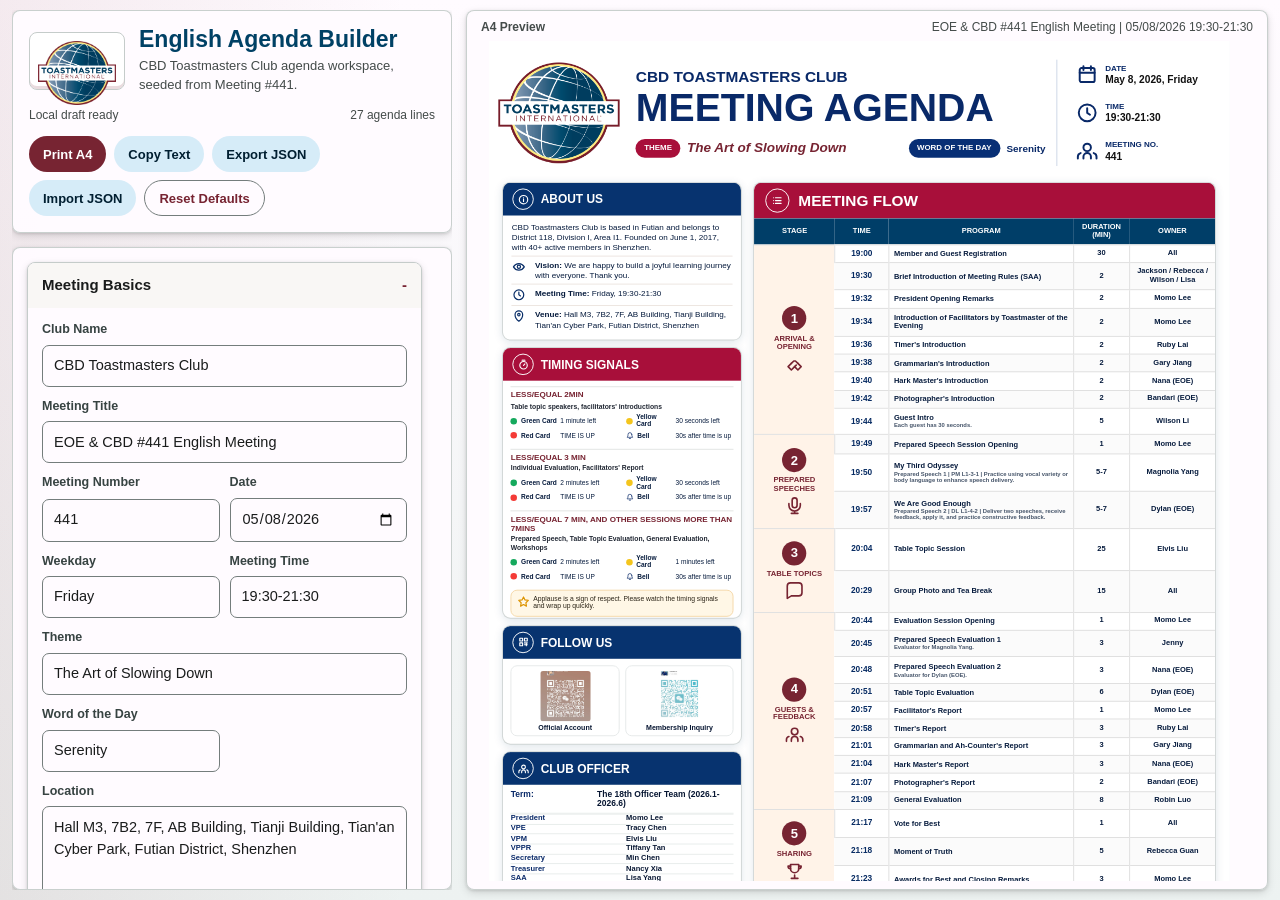
==== commit 31809e3d: "Improve agenda editor preview mapping" ====
--- a/english_agenda_builder.html
+++ b/english_agenda_builder.html
@@ -348,6 +348,31 @@
       gap: 10px;
     }
 
+    .stacked-fields {
+      display: grid;
+      gap: 8px;
+    }
+
+    .auto-time-field {
+      display: grid;
+      grid-template-columns: auto 118px;
+      gap: 8px;
+      align-items: center;
+      margin-left: 2px;
+    }
+
+    .auto-time-field label {
+      color: var(--md-on-surface-variant);
+      font-size: 12px;
+      white-space: nowrap;
+    }
+
+    .auto-time-field .input {
+      min-height: 36px;
+      padding-block: 7px;
+      font-size: 13px;
+    }
+
     .qr-thumb-button {
       display: grid;
       place-items: center;
@@ -407,7 +432,7 @@
       overflow-y: hidden;
     }
 
-    #meetingFields .field-readable {
+    .field-grid .field-readable {
       grid-column: 1 / -1;
     }
 
@@ -611,6 +636,7 @@
 
     .preview-sheet {
       --preview-scale: 1;
+      --preview-min-scale: 0;
       position: relative;
       width: var(--page-width);
       height: var(--page-height);
@@ -1444,7 +1470,7 @@
     .ref-timing-card h4 {
       margin: 0;
       color: var(--tm-maroon);
-      font-size: 8.45px;
+      font-size: 8.65px;
       line-height: 1.1;
       text-transform: uppercase;
     }
@@ -1452,8 +1478,8 @@
     .ref-timing-scope {
       margin: 0;
       color: #202733;
-      font-size: 7px;
-      line-height: 1.18;
+      font-size: 7.25px;
+      line-height: 1.16;
       font-weight: 760;
     }
 
@@ -1467,8 +1493,8 @@
       display: grid;
       grid-template-columns: 50px minmax(0, 1fr);
       gap: 3px;
-      font-size: 6.8px;
-      line-height: 1.16;
+      font-size: 7.05px;
+      line-height: 1.14;
       align-items: center;
     }
 
@@ -1527,8 +1553,8 @@
       grid-template-columns: 14px minmax(0, 1fr);
       gap: 4px;
       color: #2b2417;
-      font-size: 7px;
-      line-height: 1.2;
+      font-size: 7.25px;
+      line-height: 1.18;
     }
 
     .ref-note .ref-line-icon {
@@ -1552,7 +1578,7 @@
       background: #fff;
       font-weight: 850;
       color: #071632;
-      font-size: 7.3px;
+      font-size: 7.55px;
       line-height: 1.1;
     }
 
@@ -1595,18 +1621,19 @@
       min-height: 0;
       align-content: start;
       gap: 0;
-      padding: 5px 8px 6px;
+      padding: 4px 8px 5px;
     }
 
     .ref-officer-term {
       display: grid;
       width: 100%;
-      grid-template-columns: repeat(2, minmax(0, 1fr));
-      gap: 8px;
-      padding-bottom: 3px;
+      grid-template-columns: minmax(58px, 0.72fr) minmax(0, 1.28fr);
+      gap: 10px;
+      align-items: baseline;
+      padding: 2px 0 4px;
       border-bottom: 1px solid #e7ecea;
-      font-size: 5.75px;
-      line-height: 1.12;
+      font-size: 9.1px;
+      line-height: 1.08;
     }
 
     .ref-officer-grid {
@@ -1621,11 +1648,11 @@
       grid-template-columns: repeat(2, minmax(0, 1fr));
       gap: 8px;
       align-items: baseline;
-      font-size: 7.05px;
-      line-height: 1.13;
+      font-size: 8.05px;
+      line-height: 1.08;
       min-width: 0;
       border-top: 1px solid #e7ecea;
-      padding: 1px 0;
+      padding: 0.5px 0;
     }
 
     .ref-officer-role,
@@ -1644,7 +1671,9 @@
 
     .ref-officer-term-value {
       text-align: left;
-      white-space: nowrap;
+      font-weight: 900;
+      white-space: normal;
+      overflow-wrap: normal;
     }
 
     .ref-flow-card {
@@ -1818,7 +1847,7 @@
       overflow: hidden;
       margin-top: 1px;
       color: #46556a;
-      font-size: 5.8px;
+      font-size: 6.25px;
       line-height: 1.08;
       font-weight: 680;
     }
@@ -1896,7 +1925,7 @@
       justify-items: center;
       gap: 5px;
       color: #092e68;
-      font-size: 7.5px;
+      font-size: 7.75px;
       font-weight: 900;
     }
 
@@ -1945,7 +1974,7 @@
       display: grid;
       justify-items: center;
       gap: 4px;
-      font-size: 8.2px;
+      font-size: 8.45px;
       color: #0c1e40;
     }
 
@@ -1970,13 +1999,13 @@
       justify-content: center;
       gap: 9px;
       color: #061b3d;
-      font-size: 7.8px;
+      font-size: 8.05px;
       font-weight: 850;
     }
 
     .ref-vote-note {
       color: #137a3b;
-      font-size: 8.2px;
+      font-size: 8.45px;
       font-weight: 850;
     }
 
@@ -1986,8 +2015,8 @@
       list-style: none;
       display: grid;
       gap: 6px;
-      font-size: 8.4px;
-      line-height: 1.16;
+      font-size: 8.65px;
+      line-height: 1.14;
       color: #092968;
       font-weight: 760;
     }
@@ -2129,27 +2158,121 @@
       }
     }
 
-    @media (max-width: 760px) {
+    @media (max-width: 1080px) {
       body {
-        height: auto;
-        overflow: auto;
+        height: 100vh;
+        overflow: hidden;
       }
 
       .app-shell {
         grid-template-columns: 1fr;
-        height: auto;
-        min-height: 100vh;
-        overflow: visible;
-        padding: 10px;
+        grid-template-rows: minmax(330px, 52vh) minmax(0, 1fr);
+        height: 100vh;
+        min-height: 0;
+        overflow: hidden;
+        gap: 8px;
+        padding: 8px;
       }
 
       .control-panel {
         height: auto;
-        overflow: visible;
+        min-height: 0;
+        overflow: hidden;
+      }
+
+      .editor-stack {
+        overflow-x: hidden;
+        overflow-y: auto;
+        padding: 10px;
+      }
+
+      .preview-panel {
+        height: auto;
+        min-height: 0;
+        position: relative;
+        top: auto;
+        z-index: auto;
+        order: -1;
+        display: grid;
+        grid-template-rows: auto minmax(0, 1fr);
+        padding: 8px;
+      }
+
+      .preview-toolbar {
+        position: static;
+        width: auto;
+        min-width: 0;
+        flex-wrap: wrap;
+        padding: 0 4px 5px;
+      }
+
+      .preview-stage {
+        height: auto;
+        align-content: start;
+        padding: 0 0 10px;
+      }
+
+      .print-page:not(.ref-page) {
+        width: 100%;
+        height: auto;
+        min-height: auto;
+        padding: 18px;
+      }
+
+      .ref-page {
+        width: var(--page-width);
+        height: var(--page-height);
+        min-height: 0;
+      }
+    }
+
+    @media (max-width: 640px) {
+      .app-shell {
+        grid-template-rows: minmax(340px, 52vh) minmax(0, 1fr);
+      }
+
+      .control-panel {
+        display: block;
+        overflow-x: hidden;
+        overflow-y: auto;
+        overscroll-behavior: contain;
+      }
+
+      .app-header {
+        margin-bottom: 10px;
+        padding: 12px;
+        gap: 10px;
+      }
+
+      .brand-row {
+        grid-template-columns: 74px minmax(0, 1fr);
+        gap: 10px;
+      }
+
+      .brand-mark {
+        width: 74px;
+        height: 50px;
+        padding: 6px;
+      }
+
+      h1 {
+        font-size: 20px;
+      }
+
+      .subtitle {
+        font-size: 12px;
+        line-height: 1.35;
+      }
+
+      .top-actions .btn {
+        flex: 1 1 calc(50% - 8px);
+        padding: 9px 10px;
+        font-size: 12.5px;
       }
 
       .editor-stack {
         overflow: visible;
+        padding: 8px;
       }
 
       .field-grid,
@@ -2160,28 +2283,34 @@
         grid-template-columns: 1fr;
       }
 
-      .preview-panel {
-        height: 58vh;
-        min-height: 360px;
-        position: sticky;
-        top: 10px;
-        z-index: 5;
-        order: -1;
-        padding: 30px 8px 8px;
-      }
-
-      .print-page:not(.ref-page) {
-        width: 100%;
-        height: auto;
-        min-height: auto;
-        padding: 18px;
-      }
-
-      .ref-page {
-        width: var(--page-width);
-        height: var(--page-height);
-        min-height: 0;
-        padding: 7mm;
+      .section-body,
+      .agenda-form {
+        padding: 10px;
+        gap: 10px;
+      }
+
+      .agenda-main {
+        grid-template-columns: 16px 46px minmax(0, 1fr);
+        gap: 8px;
+      }
+
+      .preview-sheet {
+        --preview-min-scale: 0.52;
+      }
+    }
+
+    @media (max-width: 480px) {
+      .preview-stage {
+        justify-items: start;
+      }
+
+      .preview-toolbar {
+        gap: 6px;
+        font-size: 11px;
+      }
+
+      .preview-toolbar span {
+        overflow-wrap: anywhere;
       }
     }
 
@@ -2353,6 +2482,10 @@
               <div class="action-row">
                 <button class="btn primary" id="addItemBtn" type="button">Add Item</button>
                 <button class="btn" id="addSectionBtn" type="button">Add Section</button>
+                <div class="auto-time-field">
+                  <label for="autoTimeStart">Auto Time Start</label>
+                  <input class="input" id="autoTimeStart" type="time" data-meeting-field="agendaStartTime" />
+                </div>
                 <button class="btn" id="rescheduleBtn" type="button">Auto Time</button>
               </div>
               <button class="btn ghost" id="clearFormBtn" type="button">Clear Form</button>
@@ -2389,7 +2522,7 @@
                   </div>
                 </div>
                 <div class="action-row">
-                  <button class="btn primary" id="saveItemBtn" type="submit">Save Item</button>
+                  <button class="btn primary" id="saveItemBtn" type="submit">Done</button>
                   <button class="btn" id="duplicateItemBtn" type="button">Duplicate</button>
                   <button class="btn danger" id="deleteItemBtn" type="button">Delete</button>
                 </div>
@@ -2403,7 +2536,7 @@
           <summary>Club Details</summary>
           <div class="section-body">
             <div class="field">
-              <label for="aboutClub">About CBD Toastmasters</label>
+              <label for="aboutClub">About Intro</label>
               <textarea class="textarea" id="aboutClub" data-field="aboutClub"></textarea>
             </div>
             <div class="field">
@@ -2411,16 +2544,23 @@
               <textarea class="textarea" id="officers" data-field="officers"></textarea>
             </div>
             <div class="field">
-              <label for="roleAssignments">Meeting Role Assignments</label>
-              <textarea class="textarea" id="roleAssignments" data-field="roleAssignments"></textarea>
-            </div>
-            <div class="field">
               <label for="timingRules">Timing Rules</label>
               <textarea class="textarea" id="timingRules" data-field="timingRules"></textarea>
             </div>
             <div class="field">
-              <label for="meetingRules">Meeting Rules</label>
-              <textarea class="textarea" id="meetingRules" data-field="meetingRules"></textarea>
+              <label>Meeting Rules</label>
+              <div class="stacked-fields" id="meetingRuleFields"></div>
+            </div>
+          </div>
+        </details>
+
+        <details class="editor-section">
+          <summary>Preview Text</summary>
+          <div class="section-body">
+            <div class="field-grid" id="previewTextFields"></div>
+            <div class="field">
+              <label>Guest Participation Tags</label>
+              <div class="stacked-fields" id="guestParticipationFields"></div>
             </div>
           </div>
         </details>
@@ -2466,18 +2606,36 @@
       nextTheme: "Summer Outfits",
       nextMeetingTime: "Next Friday, 19:30-21:30",
       nextVenue: "Hall M3, 7B2, Tianji Building, Tian'an Cyber Park",
-      guestParticipation: "Guest Intro | Table Topics | Reflection Sharing",
+      guestParticipation: "Guest Intro | Table Topics | Reflection | Sharing",
       liveVotingTitle: "Scan at 21:00",
       liveVotingNote: "Best Speaker | Best Evaluator | Best Table Topic",
       officialQrSrc: "assets/excel/sheet1_image_4_950x1295.png",
       membershipQrSrc: "assets/excel/sheet1_image_5_950x1295.png",
       votingQrSrc: "assets/excel/sheet1_image_8_300x300.png",
+      agendaTitle: "Meeting Agenda",
+      themeLabel: "Theme",
+      wordOfDayLabel: "Word of the Day",
+      dateLabel: "Date",
+      timeLabel: "Time",
+      meetingNoLabel: "Meeting No.",
+      aboutTitle: "About Us",
+      timingTitle: "Timing Signals",
+      followTitle: "Follow Us",
+      officerTitle: "Club Officer",
+      flowTitle: "Meeting Flow",
+      guestParticipationTitle: "Guest Participation",
+      liveVotingCardTitle: "Live Voting",
+      meetingRulesTitle: "Meeting Rules",
+      officialQrLabel: "Official Account",
+      membershipQrLabel: "Membership Inquiry",
+      timingNote: "Applause is a sign of respect. Please watch the timing signals and wrap up quickly.",
+      guestParticipationFooter: "No experience required.\nFirst-timers are welcome.",
+      liveVotingFooter: "Please vote after all sessions are completed.",
+      footerSlogan: "Where Leaders Are Made",
+      footerBrand: "Toastmasters International",
       aboutClub: [
         "CBD Toastmasters Club is based in Futian and belongs to District 118, Division I, Area I1.",
-        "Founded on June 1, 2017, with 40+ active members in Shenzhen.",
-        "Offline weekly on Friday evenings, 19:30-21:30.",
-        "Slogan: We learn hard, we play harder.",
-        "CBD stands for Confident, Brilliant, Dynamic."
+        "Founded on June 1, 2017, with 40+ active members in Shenzhen."
       ].join("\n"),
       officers: [
         "Term | The 18th Officer Team (2026.1-2026.6)",
@@ -2553,19 +2711,10 @@
       ["date", "Date", "date"],
       ["weekday", "Weekday", "text"],
       ["meetingTime", "Meeting Time", "text"],
-      ["agendaStartTime", "Agenda Start", "time"],
-      ["meetingManager", "Meeting Manager", "text"],
-      ["toastmaster", "Toastmaster", "text"],
       ["theme", "Theme", "text"],
       ["wordOfDay", "Word of the Day", "text"],
       ["location", "Location", "textarea"],
-      ["localAddress", "Local Address", "textarea"],
       ["meetingVision", "Meeting Vision", "textarea"],
-      ["joinUs", "Join Us Note", "textarea"],
-      ["nextTheme", "Next Meeting Theme", "text"],
-      ["nextMeetingTime", "Next Meeting Time", "text"],
-      ["nextVenue", "Next Meeting Venue", "textarea"],
-      ["guestParticipation", "Guest Participation Tags", "textarea"],
       ["liveVotingTitle", "Live Voting Title", "text"],
       ["liveVotingNote", "Live Voting Note", "textarea"],
       ["officialQrSrc", "Official QR Image", "image"],
@@ -2573,15 +2722,34 @@
       ["votingQrSrc", "Voting QR Image", "image"]
     ];
 
+    const previewTextFieldDefs = [
+      ["agendaTitle", "A4 Title", "text"],
+      ["themeLabel", "Theme Label", "text"],
+      ["wordOfDayLabel", "Word Label", "text"],
+      ["dateLabel", "Date Label", "text"],
+      ["timeLabel", "Time Label", "text"],
+      ["meetingNoLabel", "Meeting No. Label", "text"],
+      ["aboutTitle", "About Card Title", "text"],
+      ["timingTitle", "Timing Card Title", "text"],
+      ["followTitle", "Follow Card Title", "text"],
+      ["officerTitle", "Officer Card Title", "text"],
+      ["flowTitle", "Flow Card Title", "text"],
+      ["guestParticipationTitle", "Guest Card Title", "text"],
+      ["liveVotingCardTitle", "Voting Card Title", "text"],
+      ["meetingRulesTitle", "Rules Card Title", "text"],
+      ["officialQrLabel", "Official QR Label", "text"],
+      ["membershipQrLabel", "Membership QR Label", "text"],
+      ["timingNote", "Timing Note", "textarea"],
+      ["guestParticipationFooter", "Guest Participation Footer", "textarea"],
+      ["liveVotingFooter", "Live Voting Footer", "text"],
+      ["footerSlogan", "Footer Slogan", "text"],
+      ["footerBrand", "Footer Brand", "text"]
+    ];
+
     const readableMeetingFields = new Set([
       "clubName",
       "meetingTitle",
       "theme",
-      "meetingManager",
-      "toastmaster",
-      "nextMeetingTime",
-      "nextVenue",
-      "guestParticipation",
       "liveVotingTitle",
       "liveVotingNote"
     ]);
@@ -2639,12 +2807,17 @@
       if (String(normalized.officers || "").includes("Vice President Education")) {
         normalized.officers = DEFAULT_DATA.officers;
       }
-      if (String(normalized.aboutClub || "").includes("one of Shenzhen's most active")) {
+      if (String(normalized.aboutClub || "").includes("one of Shenzhen's most active")
+        || String(normalized.aboutClub || "").includes("CBD stands for Confident")) {
         normalized.aboutClub = DEFAULT_DATA.aboutClub;
       }
       if (/[\u4e00-\u9fff]/.test(String(normalized.localAddress || ""))) {
         normalized.localAddress = DEFAULT_DATA.localAddress;
       }
+      if (String(normalized.guestParticipation || "").includes("Reflection Sharing")) {
+        normalized.guestParticipation = DEFAULT_DATA.guestParticipation;
+      }
+      normalized.meetingRules = listFieldValues(normalized.meetingRules, 3).join("\n");
       normalized.timingRules = normalizeTimingRules(normalized.timingRules);
       if (isLegacyTimingRules(normalized.timingRules)) {
         normalized.timingRules = DEFAULT_DATA.timingRules;
@@ -2793,6 +2966,7 @@
         saveItemBtn: $("#saveItemBtn"),
         duplicateItemBtn: $("#duplicateItemBtn"),
         deleteItemBtn: $("#deleteItemBtn"),
+        autoTimeStart: $("#autoTimeStart"),
         clearFormBtn: $("#clearFormBtn"),
         rescheduleBtn: $("#rescheduleBtn"),
         printBtn: $("#printBtn"),
@@ -2803,9 +2977,10 @@
         importFile: $("#importFile"),
         aboutClub: $("#aboutClub"),
         officers: $("#officers"),
-        roleAssignments: $("#roleAssignments"),
+        previewTextFields: $("#previewTextFields"),
+        meetingRuleFields: $("#meetingRuleFields"),
+        guestParticipationFields: $("#guestParticipationFields"),
         timingRules: $("#timingRules"),
-        meetingRules: $("#meetingRules"),
         previewStage: $("#previewStage"),
         previewSheet: $("#previewSheet"),
         printPage: $("#printPage"),
@@ -2815,10 +2990,9 @@
       });
     }
 
-    function renderInputs() {
-      els.meetingFields.innerHTML = meetingFieldDefs.map(([key, label, type]) => {
+    function fieldControlHtml([key, label, type], options = {}) {
         const value = escapeHtml(state[key] || "");
-        const fieldClass = `field${type === "textarea" || type === "image" || readableMeetingFields.has(key) ? " field-readable" : ""}`;
+        const fieldClass = `field${type === "textarea" || type === "image" || options.readable?.has(key) ? " field-readable" : ""}`;
         if (type === "image") {
           return `
             <div class="${fieldClass} qr-upload-field">
@@ -2846,9 +3020,39 @@
             <input class="input" id="field-${key}" data-meeting-field="${key}" type="${type}" value="${value}" />
           </div>
         `;
-      }).join("");
-
-      for (const field of [els.aboutClub, els.officers, els.roleAssignments, els.timingRules, els.meetingRules]) {
+    }
+
+    function listFieldValues(value, count, separator = "line") {
+      const parts = separator === "pipe"
+        ? String(value || "").split("|")
+        : String(value || "").split(/\r?\n/);
+      return Array.from({ length: count }, (_, index) => (parts[index] || "").trim());
+    }
+
+    function listFieldHtml(field, labels, separator = "line") {
+      const values = listFieldValues(state[field], labels.length, separator);
+      return labels.map((label, index) => `
+        <div class="field">
+          <label for="${field}-${index}">${label}</label>
+          <input class="input" id="${field}-${index}" data-list-field="${field}" data-list-separator="${separator}" value="${escapeHtml(values[index])}" />
+        </div>
+      `).join("");
+    }
+
+    function renderInputs() {
+      els.meetingFields.innerHTML = meetingFieldDefs
+        .map((definition) => fieldControlHtml(definition, { readable: readableMeetingFields }))
+        .join("");
+
+      els.previewTextFields.innerHTML = previewTextFieldDefs
+        .map((definition) => fieldControlHtml(definition))
+        .join("");
+
+      els.meetingRuleFields.innerHTML = listFieldHtml("meetingRules", ["Rule 1", "Rule 2", "Rule 3"]);
+      els.guestParticipationFields.innerHTML = listFieldHtml("guestParticipation", ["Guest Intro", "Table Topics", "Reflection", "Sharing"], "pipe");
+      els.autoTimeStart.value = state.agendaStartTime || "";
+
+      for (const field of [els.aboutClub, els.officers, els.timingRules]) {
         field.value = state[field.dataset.field] || "";
       }
     }
@@ -2988,57 +3192,57 @@
           </div>
           <div class="ref-title">
             <p class="ref-title-kicker">${escapeHtml(state.clubName)}</p>
-            <h2>Meeting Agenda</h2>
+            <h2>${escapeHtml(state.agendaTitle)}</h2>
             <div class="ref-theme-strip">
-              <span class="ref-tag ref-tag-red">Theme</span>
+              <span class="ref-tag ref-tag-red">${escapeHtml(state.themeLabel)}</span>
               <span class="ref-topic">${escapeHtml(state.theme)}</span>
-              <span class="ref-tag ref-tag-blue">Word of the Day</span>
+              <span class="ref-tag ref-tag-blue">${escapeHtml(state.wordOfDayLabel)}</span>
               <span class="ref-word">${escapeHtml(state.wordOfDay)}</span>
             </div>
           </div>
           <div class="ref-meta-stack">
-            <div class="ref-meta-pill">${refIcon("calendar", "ref-meta-icon")}<span class="ref-meta-copy"><span class="ref-meta-label">Date</span><span class="ref-meta-value">${escapeHtml(formatLongDate())}</span></span></div>
-            <div class="ref-meta-pill">${refIcon("clock", "ref-meta-icon")}<span class="ref-meta-copy"><span class="ref-meta-label">Time</span><span class="ref-meta-value">${escapeHtml(state.meetingTime)}</span></span></div>
-            <div class="ref-meta-pill">${refIcon("users", "ref-meta-icon")}<span class="ref-meta-copy"><span class="ref-meta-label">Meeting No.</span><span class="ref-meta-value">${escapeHtml(state.meetingNumber)}</span></span></div>
+            <div class="ref-meta-pill">${refIcon("calendar", "ref-meta-icon")}<span class="ref-meta-copy"><span class="ref-meta-label">${escapeHtml(state.dateLabel)}</span><span class="ref-meta-value">${escapeHtml(formatLongDate())}</span></span></div>
+            <div class="ref-meta-pill">${refIcon("clock", "ref-meta-icon")}<span class="ref-meta-copy"><span class="ref-meta-label">${escapeHtml(state.timeLabel)}</span><span class="ref-meta-value">${escapeHtml(state.meetingTime)}</span></span></div>
+            <div class="ref-meta-pill">${refIcon("users", "ref-meta-icon")}<span class="ref-meta-copy"><span class="ref-meta-label">${escapeHtml(state.meetingNoLabel)}</span><span class="ref-meta-value">${escapeHtml(state.meetingNumber)}</span></span></div>
           </div>
         </header>
 
         <section class="ref-body">
           <aside class="ref-sidebar">
             <section class="ref-card">
-              <h3 class="ref-card-title">${refIcon("info")}About Us</h3>
+              <h3 class="ref-card-title">${refIcon("info")}${escapeHtml(state.aboutTitle)}</h3>
               <div class="ref-card-body">
                 ${aboutUsHtml()}
               </div>
             </section>
 
             <section class="ref-card">
-              <h3 class="ref-card-title">${refIcon("stopwatch")}Timing Signals</h3>
+              <h3 class="ref-card-title">${refIcon("stopwatch")}${escapeHtml(state.timingTitle)}</h3>
               <div class="ref-card-body ref-timing-stack">
                 ${timingSignalCardsHtml(state.timingRules)}
-                <div class="ref-note">${refIcon("star", "ref-line-icon")}<span>Applause is a sign of respect. Please watch the timing signals and wrap up quickly.</span></div>
+                <div class="ref-note">${refIcon("star", "ref-line-icon")}<span>${escapeHtml(state.timingNote)}</span></div>
               </div>
             </section>
 
             <section class="ref-card">
-              <h3 class="ref-card-title">${refIcon("qr")}Follow Us</h3>
+              <h3 class="ref-card-title">${refIcon("qr")}${escapeHtml(state.followTitle)}</h3>
               <div class="ref-card-body">
                 <div class="ref-qr-grid">
-                  ${qrCardHtml(officialQr, "Official Account")}
-                  ${qrCardHtml(membershipQr, "Membership Inquiry")}
+                  ${qrCardHtml(officialQr, state.officialQrLabel)}
+                  ${qrCardHtml(membershipQr, state.membershipQrLabel)}
                 </div>
               </div>
             </section>
 
             <section class="ref-card ref-officers-card">
-              <h3 class="ref-card-title">${refIcon("users")}Club Officer</h3>
+              <h3 class="ref-card-title">${refIcon("users")}${escapeHtml(state.officerTitle)}</h3>
               <div class="ref-card-body ref-officers-body">${officersPreviewHtml(state.officers)}</div>
             </section>
 
           </aside>
 
           <section class="ref-flow-card">
-            <h3 class="ref-flow-title">${refIcon("list")}Meeting Flow</h3>
+            <h3 class="ref-flow-title">${refIcon("list")}${escapeHtml(state.flowTitle)}</h3>
             <div class="ref-table-wrap">
               <table class="ref-agenda-table">
                 <colgroup>
@@ -3066,28 +3270,28 @@
 
         <footer class="ref-bottom-grid">
           <section class="ref-bottom-card">
-            <h3 class="ref-bottom-title">${refIcon("users")}Guest Participation</h3>
+            <h3 class="ref-bottom-title">${refIcon("users")}${escapeHtml(state.guestParticipationTitle)}</h3>
             ${participationHtml(state.guestParticipation)}
           </section>
           <section class="ref-bottom-card">
-            <h3 class="ref-bottom-title">${refIcon("bars")}Live Voting</h3>
+            <h3 class="ref-bottom-title">${refIcon("bars")}${escapeHtml(state.liveVotingCardTitle)}</h3>
             <div class="ref-live-vote">
               <strong class="ref-scan-time">${escapeHtml(state.liveVotingTitle)}</strong>
               <div class="ref-vote-awards">${escapeHtml(state.liveVotingNote).split("|").map((part) => `<span>${part.trim()}</span>`).join("<span>|</span>")}</div>
               <img src="${escapeHtml(votingQr)}" alt="Live voting QR" />
-              <span class="ref-vote-note">Please vote after all sessions are completed.</span>
+              <span class="ref-vote-note">${escapeHtml(state.liveVotingFooter)}</span>
             </div>
           </section>
           <section class="ref-bottom-card">
-            <h3 class="ref-bottom-title">${refIcon("shield")}Meeting Rules</h3>
+            <h3 class="ref-bottom-title">${refIcon("shield")}${escapeHtml(state.meetingRulesTitle)}</h3>
             ${meetingRulesListHtml(state.meetingRules)}
           </section>
         </footer>
         <footer class="ref-footer">
           <span class="ref-footer-line"></span>
-          <span>Where Leaders Are Made</span>
+          <span>${escapeHtml(state.footerSlogan)}</span>
           <span class="ref-footer-heart">${refIcon("heart", "ref-mini-icon")}</span>
-          <span>Toastmasters International</span>
+          <span>${escapeHtml(state.footerBrand)}</span>
           <span class="ref-footer-line"></span>
         </footer>
       `;
@@ -3099,10 +3303,13 @@
       const pageWidth = els.printPage.offsetWidth || 794;
       const pageHeight = els.printPage.offsetHeight || 1123;
       const availableWidth = Math.max(280, (els.previewStage?.clientWidth || pageWidth) - 24);
-      const scale = Math.min(1, availableWidth / pageWidth);
+      const fitScale = availableWidth / pageWidth;
+      const minScale = Number.parseFloat(getComputedStyle(els.previewSheet).getPropertyValue("--preview-min-scale")) || 0;
+      const scale = Math.min(1, Math.max(minScale, fitScale));
       els.previewSheet.style.setProperty("--preview-scale", scale.toFixed(4));
       els.previewSheet.style.width = `${Math.ceil(pageWidth * scale)}px`;
       els.previewSheet.style.height = `${Math.ceil(pageHeight * scale)}px`;
+      els.previewSheet.dataset.overflowing = scale > fitScale + 0.001 ? "true" : "false";
       els.previewMeta.dataset.fit = els.printPage.scrollHeight <= els.printPage.clientHeight + 1 ? "ok" : "overflow";
     }
 
@@ -3148,8 +3355,8 @@
 
     function aboutUsHtml() {
       const lines = splitLines(state.aboutClub);
-      const intro = lines.slice(0, 2).join(" ");
-      const venue = state.location || state.localAddress;
+      const intro = lines.join(" ");
+      const venue = state.location;
       return `
         <p class="ref-about-line">${escapeHtml(intro)}</p>
         <div class="ref-icon-line">${refIcon("eye", "ref-line-icon")}<span><strong>Vision:</strong> ${escapeHtml(state.meetingVision.replace(/^Meeting Vision:\s*/i, ""))}</span></div>
@@ -3254,9 +3461,7 @@
     }
 
     function participationHtml(value) {
-      const defaults = ["Guest Intro", "Table Topics", "Reflection", "Sharing"];
-      const values = splitLines(String(value || "").replaceAll("|", "\n"));
-      const items = values.length >= 4 ? values.slice(0, 4) : defaults;
+      const items = listFieldValues(value, 4, "pipe");
       const icons = ["user", "circleStar", "speech", "pencil"];
       return `
         <div class="ref-participation-grid">
@@ -3267,13 +3472,13 @@
             </div>
           `).join("")}
         </div>
-        <p class="ref-bottom-copy">No experience required.<br>First-timers are welcome.</p>
+        <p class="ref-bottom-copy">${escapeHtml(state.guestParticipationFooter).replace(/\n/g, "<br>")}</p>
       `;
     }
 
     function meetingRulesListHtml(value) {
       const icons = ["phone", "users", "trash"];
-      const rules = splitLines(value).slice(0, 3).map((line, index) => `
+      const rules = listFieldValues(value, 3).map((line, index) => `
         <li class="ref-rule-item">
           ${refIcon(icons[index] || "shield", "ref-rule-icon")}
           <span>${escapeHtml(line.replace(/^\d+\)\s*/, ""))}</span>
@@ -3375,6 +3580,13 @@
       if (target.dataset.field) {
         state[target.dataset.field] = target.value;
       }
+      if (target.dataset.listField) {
+        const field = target.dataset.listField;
+        const separator = target.dataset.listSeparator === "pipe" ? " | " : "\n";
+        state[field] = [...document.querySelectorAll(`[data-list-field="${CSS.escape(field)}"]`)]
+          .map((input) => input.value.trim())
+          .join(separator);
+      }
       saveData();
       renderPreview();
     }
@@ -3581,9 +3793,6 @@
         `Theme: ${state.theme}`,
         `Word of the Day: ${state.wordOfDay}`,
         `Location: ${state.location}`,
-        `Local Address: ${state.localAddress}`,
-        `Meeting Manager: ${state.meetingManager}`,
-        `Toastmaster: ${state.toastmaster}`,
         "",
         "Agenda"
       ];
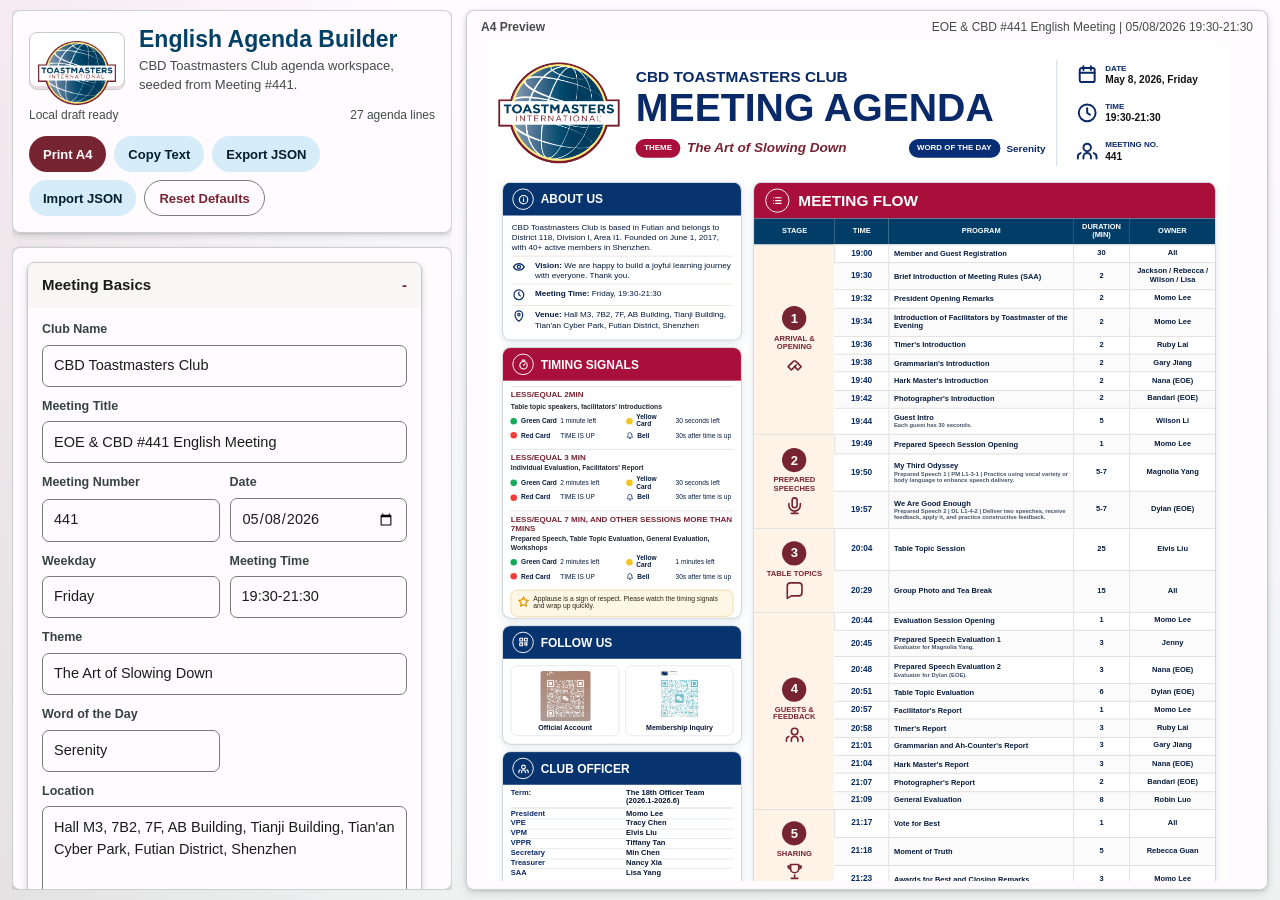
==== commit 6c80ca27: "Revert officer term emphasis" ====
--- a/english_agenda_builder.html
+++ b/english_agenda_builder.html
@@ -1627,12 +1627,12 @@
     .ref-officer-term {
       display: grid;
       width: 100%;
-      grid-template-columns: minmax(58px, 0.72fr) minmax(0, 1.28fr);
-      gap: 10px;
+      grid-template-columns: repeat(2, minmax(0, 1fr));
+      gap: 8px;
       align-items: baseline;
-      padding: 2px 0 4px;
+      padding: 0.6px 0 2px;
       border-bottom: 1px solid #e7ecea;
-      font-size: 9.1px;
+      font-size: 8.05px;
       line-height: 1.08;
     }
 
@@ -1671,7 +1671,6 @@
 
     .ref-officer-term-value {
       text-align: left;
-      font-weight: 900;
       white-space: normal;
       overflow-wrap: normal;
     }
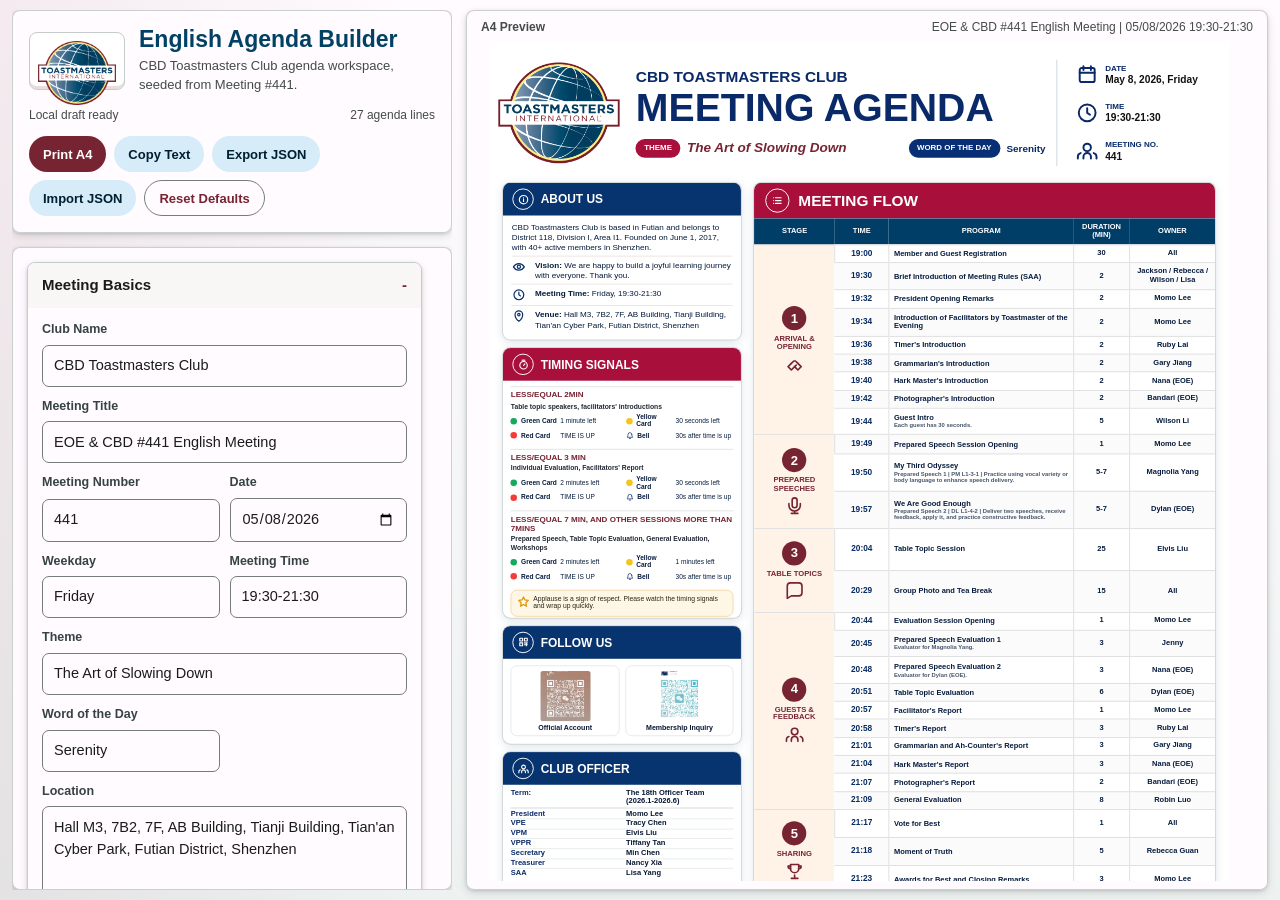
==== commit f87e27e8: "Refactor agenda builder static app" ====
--- a/english_agenda_builder.html
+++ b/english_agenda_builder.html
@@ -1,2443 +1,12 @@
-<!doctype html>
+﻿<!doctype html>
 <html lang="en">
 <head>
   <meta charset="utf-8" />
   <meta name="viewport" content="width=device-width, initial-scale=1" />
   <title>English Agenda Builder</title>
   <link rel="icon" href="data:," />
-  <style>
-    :root {
-      color-scheme: light;
-      --tm-maroon: #772432;
-      --tm-blue: #004165;
-      --tm-gray: #a9b2b1;
-      --tm-yellow: #f2df74;
-      --md-primary: var(--tm-maroon);
-      --md-on-primary: #ffffff;
-      --md-primary-container: #f8d8dd;
-      --md-on-primary-container: #2d070f;
-      --md-secondary: var(--tm-blue);
-      --md-on-secondary: #ffffff;
-      --md-secondary-container: #d6ecf8;
-      --md-on-secondary-container: #001f31;
-      --md-tertiary: #6b5d00;
-      --md-tertiary-container: var(--tm-yellow);
-      --md-on-tertiary-container: #211b00;
-      --md-surface: #fffbff;
-      --md-surface-container-low: #f9f7f5;
-      --md-surface-container: #f0f1ef;
-      --md-surface-container-high: #e7ebe9;
-      --md-outline: #747d7c;
-      --md-outline-variant: #c5ccca;
-      --md-on-surface: #1a1c1c;
-      --md-on-surface-variant: #444b4a;
-      --md-error: #b3261e;
-      --md-on-error: #ffffff;
-      --ink: var(--md-on-surface);
-      --muted: var(--md-on-surface-variant);
-      --subtle: var(--md-surface-container);
-      --panel: var(--md-surface);
-      --line: var(--md-outline-variant);
-      --maroon: var(--tm-maroon);
-      --maroon-dark: #5a1724;
-      --teal: var(--tm-blue);
-      --amber: #9c6400;
-      --blue: var(--tm-blue);
-      --green: #1d7d48;
-      --danger: var(--md-error);
-      --shadow: 0 3px 8px rgba(0, 0, 0, 0.12), 0 1px 3px rgba(0, 0, 0, 0.12);
-      --shadow-strong: 0 12px 30px rgba(0, 65, 101, 0.18);
-      --radius: 8px;
-      --page-width: 210mm;
-      --page-height: 297mm;
-      --ref-side-col: 68mm;
-      --ref-grid-gap: 3.2mm;
-      font-family: "Gotham", "Montserrat", "Aptos", "Segoe UI", Arial, sans-serif;
-    }
-
-    * {
-      box-sizing: border-box;
-    }
-
-    html,
-    body,
-    .print-page,
-    .print-page * {
-      -webkit-print-color-adjust: exact;
-      print-color-adjust: exact;
-    }
-
-    body {
-      margin: 0;
-      color: var(--ink);
-      background:
-        linear-gradient(90deg, rgba(119, 36, 50, 0.08), transparent 32%),
-        linear-gradient(180deg, #fffbff 0%, #edf2f1 100%);
-      height: 100vh;
-      min-height: 100vh;
-      overflow: hidden;
-    }
-
-    button,
-    input,
-    textarea,
-    select {
-      font: inherit;
-    }
-
-    button {
-      border: 0;
-      cursor: pointer;
-    }
-
-    .app-shell {
-      display: grid;
-      grid-template-columns: minmax(360px, 440px) minmax(0, 1fr);
-      gap: 14px;
-      height: 100vh;
-      min-height: 100vh;
-      overflow: hidden;
-      padding: 10px 12px;
-    }
-
-    .control-panel {
-      display: grid;
-      grid-template-rows: auto minmax(0, 1fr);
-      gap: 14px;
-      height: calc(100vh - 20px);
-      min-height: 0;
-      overflow: hidden;
-    }
-
-    .app-header,
-    .editor-stack,
-    .preview-panel {
-      background: rgba(255, 251, 255, 0.96);
-      border: 1px solid rgba(197, 204, 202, 0.92);
-      box-shadow: var(--shadow);
-    }
-
-    .app-header {
-      border-radius: var(--radius);
-      padding: 16px;
-      display: grid;
-      gap: 14px;
-    }
-
-    .brand-row {
-      display: grid;
-      grid-template-columns: 96px minmax(0, 1fr);
-      gap: 14px;
-      align-items: center;
-    }
-
-    .brand-mark {
-      width: 96px;
-      height: 58px;
-      border-radius: 8px;
-      display: grid;
-      place-items: center;
-      background: #fff;
-      border: 1px solid var(--md-outline-variant);
-      box-shadow: inset 0 -3px 0 rgba(119, 36, 50, 0.16);
-      padding: 8px;
-    }
-
-    .brand-mark img {
-      max-width: 100%;
-      max-height: 100%;
-      object-fit: contain;
-      display: block;
-    }
-
-    h1,
-    h2,
-    h3,
-    p {
-      margin: 0;
-    }
-
-    h1 {
-      font-family: "Gotham", "Aptos Display", "Segoe UI", Arial, sans-serif;
-      font-size: 23px;
-      line-height: 1.12;
-      letter-spacing: 0;
-      color: var(--tm-blue);
-    }
-
-    .subtitle {
-      color: var(--muted);
-      font-size: 13px;
-      margin-top: 4px;
-      line-height: 1.45;
-    }
-
-    strong {
-      font-weight: 850;
-    }
-
-    .status-row {
-      display: flex;
-      align-items: center;
-      justify-content: space-between;
-      gap: 10px;
-      flex-wrap: wrap;
-    }
-
-    .save-status,
-    .agenda-count {
-      font-size: 12px;
-      color: var(--muted);
-    }
-
-    .top-actions,
-    .action-row,
-    .item-actions {
-      display: flex;
-      flex-wrap: wrap;
-      gap: 8px;
-      align-items: center;
-    }
-
-    .btn {
-      border-radius: 999px;
-      padding: 10px 14px;
-      background: var(--md-secondary-container);
-      color: var(--md-on-secondary-container);
-      font-weight: 800;
-      font-size: 13px;
-      line-height: 1;
-      min-height: 36px;
-      transition: transform 0.12s ease, background 0.12s ease, color 0.12s ease, box-shadow 0.12s ease;
-    }
-
-    .btn:hover {
-      transform: translateY(-1px);
-      background: #c7e2f1;
-      box-shadow: var(--shadow);
-    }
-
-    .btn:focus-visible,
-    .input:focus-visible,
-    .textarea:focus-visible,
-    .select:focus-visible {
-      outline: 3px solid rgba(242, 223, 116, 0.85);
-      outline-offset: 2px;
-    }
-
-    .btn.primary {
-      background: var(--md-primary);
-      color: var(--md-on-primary);
-    }
-
-    .btn.primary:hover {
-      background: var(--maroon-dark);
-    }
-
-    .btn.ghost {
-      background: transparent;
-      color: var(--md-primary);
-      border: 1px solid var(--md-outline);
-    }
-
-    .btn.danger {
-      color: var(--md-on-error);
-      background: var(--md-error);
-    }
-
-    .btn.small {
-      padding: 7px 10px;
-      font-size: 12px;
-      min-height: 30px;
-    }
-
-    .btn:disabled {
-      cursor: not-allowed;
-      opacity: 0.42;
-      transform: none;
-      box-shadow: none;
-    }
-
-    .editor-stack {
-      border-radius: var(--radius);
-      min-height: 0;
-      overflow-x: hidden;
-      overflow-y: auto;
-      overscroll-behavior: contain;
-      scrollbar-gutter: stable;
-      padding: 14px;
-      display: flex;
-      flex-direction: column;
-      gap: 14px;
-    }
-
-    details.editor-section {
-      flex: 0 0 auto;
-      border: 1px solid var(--line);
-      border-radius: var(--radius);
-      background: var(--md-surface);
-      overflow: hidden;
-    }
-
-    details.editor-section[open] {
-      box-shadow: var(--shadow);
-    }
-
-    details.editor-section summary {
-      list-style: none;
-      cursor: pointer;
-      padding: 13px 14px;
-      display: flex;
-      align-items: center;
-      justify-content: space-between;
-      gap: 10px;
-      font-weight: 800;
-      font-size: 15px;
-      line-height: 1.25;
-      color: var(--ink);
-      background: var(--md-surface-container-low);
-    }
-
-    details.editor-section summary::-webkit-details-marker {
-      display: none;
-    }
-
-    details.editor-section summary::after {
-      content: "+";
-      color: var(--maroon);
-      font-weight: 900;
-    }
-
-    details.editor-section[open] summary::after {
-      content: "-";
-    }
-
-    .section-body {
-      padding: 14px;
-      display: grid;
-      gap: 14px;
-    }
-
-    .field-grid {
-      display: grid;
-      grid-template-columns: repeat(2, minmax(0, 1fr));
-      gap: 12px 10px;
-    }
-
-    .field {
-      display: grid;
-      gap: 7px;
-    }
-
-    .field.full {
-      grid-column: 1 / -1;
-    }
-
-    .qr-upload-field {
-      grid-column: 1 / -1;
-      border: 1px solid var(--md-outline-variant);
-      border-radius: 8px;
-      padding: 10px;
-      background: #fff;
-      justify-items: start;
-    }
-
-    .qr-upload-row {
-      display: flex;
-      align-items: center;
-      gap: 10px;
-    }
-
-    .stacked-fields {
-      display: grid;
-      gap: 8px;
-    }
-
-    .auto-time-field {
-      display: grid;
-      grid-template-columns: auto 118px;
-      gap: 8px;
-      align-items: center;
-      margin-left: 2px;
-    }
-
-    .auto-time-field label {
-      color: var(--md-on-surface-variant);
-      font-size: 12px;
-      white-space: nowrap;
-    }
-
-    .auto-time-field .input {
-      min-height: 36px;
-      padding-block: 7px;
-      font-size: 13px;
-    }
-
-    .qr-thumb-button {
-      display: grid;
-      place-items: center;
-      width: 70px;
-      height: 70px;
-      padding: 0;
-      border: 1px solid var(--md-outline-variant);
-      border-radius: 8px;
-      background: #fff;
-      overflow: hidden;
-    }
-
-    .qr-thumb-button:hover {
-      transform: translateY(-1px);
-      box-shadow: var(--shadow);
-    }
-
-    .qr-thumb {
-      width: 100%;
-      height: 100%;
-      object-fit: cover;
-      display: block;
-    }
-
-    label {
-      color: #374342;
-      font-size: 12.5px;
-      font-weight: 850;
-      line-height: 1.25;
-    }
-
-    .input,
-    .textarea,
-    .select {
-      width: 100%;
-      border: 1px solid var(--md-outline);
-      border-radius: 7px;
-      background: var(--md-surface);
-      color: var(--ink);
-      padding: 10px 11px;
-      outline: none;
-      min-width: 0;
-      font-size: 14.5px;
-      line-height: 1.35;
-    }
-
-    .input,
-    .select {
-      min-height: 42px;
-    }
-
-    .textarea {
-      resize: none;
-      min-height: 94px;
-      line-height: 1.5;
-      overflow-x: hidden;
-      overflow-y: hidden;
-    }
-
-    .field-grid .field-readable {
-      grid-column: 1 / -1;
-    }
-
-    #agendaForm .textarea {
-      min-height: 116px;
-    }
-
-    .input:focus,
-    .textarea:focus,
-    .select:focus {
-      border-color: var(--maroon);
-      box-shadow: 0 0 0 3px rgba(119, 36, 50, 0.14);
-    }
-
-    .agenda-toolbar {
-      display: flex;
-      justify-content: space-between;
-      align-items: center;
-      gap: 10px;
-      flex-wrap: wrap;
-    }
-
-    .agenda-list {
-      display: grid;
-      gap: 10px;
-      padding-right: 2px;
-    }
-
-    .agenda-form-anchor {
-      display: grid;
-    }
-
-    .agenda-form-anchor.is-hidden {
-      display: none;
-    }
-
-    .agenda-card {
-      border: 1px solid var(--md-outline-variant);
-      border-radius: 8px;
-      background: var(--md-surface);
-      padding: 12px;
-      display: grid;
-      gap: 9px;
-      cursor: grab;
-      transition: border-color 0.12s ease, box-shadow 0.12s ease, background 0.12s ease, opacity 0.12s ease, transform 0.12s ease;
-    }
-
-    .agenda-card.editing-card {
-      cursor: default;
-    }
-
-    .agenda-card.section-card {
-      background: var(--md-primary-container);
-      border-color: rgba(119, 36, 50, 0.28);
-    }
-
-    .agenda-card.active {
-      border-color: var(--maroon);
-      box-shadow: 0 0 0 3px rgba(119, 36, 50, 0.14);
-    }
-
-    .agenda-card.dragging {
-      opacity: 0.46;
-      cursor: grabbing;
-    }
-
-    .agenda-card.drop-before {
-      box-shadow: inset 0 4px 0 var(--tm-maroon);
-    }
-
-    .agenda-card.drop-after {
-      box-shadow: inset 0 -4px 0 var(--tm-maroon);
-    }
-
-    .agenda-main {
-      display: grid;
-      grid-template-columns: 18px 52px minmax(0, 1fr);
-      gap: 11px;
-      align-items: start;
-    }
-
-    .drag-handle {
-      width: 18px;
-      min-height: 28px;
-      display: grid;
-      place-items: center;
-      color: var(--md-outline);
-      touch-action: none;
-    }
-
-    .drag-handle::before {
-      content: "";
-      width: 4px;
-      height: 22px;
-      background:
-        radial-gradient(circle, currentColor 1.6px, transparent 1.8px) 0 0 / 4px 7px;
-    }
-
-    .agenda-card:hover .drag-handle,
-    .agenda-card.active .drag-handle {
-      color: var(--tm-maroon);
-    }
-
-    .agenda-time {
-      color: var(--maroon);
-      font-weight: 900;
-      font-size: 12.5px;
-      line-height: 1.25;
-      padding-top: 1px;
-    }
-
-    .agenda-title {
-      font-weight: 850;
-      font-size: 15px;
-      line-height: 1.3;
-      min-width: 0;
-    }
-
-    .agenda-meta {
-      color: var(--muted);
-      font-size: 12px;
-      line-height: 1.45;
-      margin-top: 4px;
-    }
-
-    .agenda-detail {
-      color: var(--md-on-surface-variant);
-      font-size: 12px;
-      line-height: 1.55;
-      margin-top: 6px;
-      padding-left: 9px;
-      border-left: 3px solid rgba(119, 36, 50, 0.18);
-    }
-
-    .agenda-form {
-      border: 1px solid var(--line);
-      background: var(--md-surface-container-low);
-      border-radius: var(--radius);
-      padding: 14px;
-      display: grid;
-      gap: 14px;
-      cursor: default;
-    }
-
-    .agenda-card .agenda-form {
-      margin-top: 3px;
-      background: #fff;
-      border-color: rgba(119, 36, 50, 0.32);
-      box-shadow: inset 4px 0 0 rgba(119, 36, 50, 0.16);
-    }
-
-    .inline-form-host {
-      display: grid;
-      grid-column: 1 / -1;
-    }
-
-    .preview-panel {
-      border-radius: var(--radius);
-      min-width: 0;
-      height: calc(100vh - 20px);
-      min-height: 0;
-      overflow: hidden;
-      padding: 30px 10px 8px;
-      position: relative;
-      display: grid;
-      grid-template-rows: minmax(0, 1fr);
-      align-content: start;
-      justify-items: center;
-    }
-
-    .preview-toolbar {
-      position: absolute;
-      top: 9px;
-      left: 14px;
-      right: 14px;
-      z-index: 1;
-      display: flex;
-      justify-content: space-between;
-      align-items: center;
-      gap: 12px;
-      color: var(--muted);
-      font-size: 12px;
-      line-height: 1.2;
-      padding: 0;
-    }
-
-    .preview-stage {
-      width: 100%;
-      min-width: 0;
-      min-height: 0;
-      height: 100%;
-      display: grid;
-      align-items: start;
-      align-content: start;
-      justify-items: center;
-      overflow: auto;
-      overscroll-behavior: contain;
-      scrollbar-gutter: stable;
-      padding: 0 0 18px;
-    }
-
-    .preview-sheet {
-      --preview-scale: 1;
-      --preview-min-scale: 0;
-      position: relative;
-      width: var(--page-width);
-      height: var(--page-height);
-      min-width: 0;
-      overflow: hidden;
-    }
-
-    .preview-sheet .print-page {
-      transform: scale(var(--preview-scale));
-      transform-origin: top left;
-    }
-
-    .print-page {
-      width: var(--page-width);
-      height: var(--page-height);
-      min-height: 0;
-      overflow: hidden;
-      background: var(--md-surface);
-      color: var(--md-on-surface);
-      box-shadow: var(--shadow-strong);
-      padding: 12mm 12mm 10mm;
-      display: grid;
-      grid-template-rows: auto auto minmax(0, 1fr) auto;
-      gap: 4.5mm;
-    }
-
-    .page-header {
-      display: grid;
-      grid-template-columns: minmax(0, 1fr) 146px;
-      gap: 18px;
-      align-items: start;
-      border-bottom: 4px solid var(--tm-blue);
-      padding-bottom: 5mm;
-    }
-
-    .club-kicker {
-      color: var(--maroon);
-      font-weight: 900;
-      text-transform: uppercase;
-      font-size: 12px;
-      letter-spacing: 0;
-    }
-
-    .page-title {
-      font-family: "Gotham", "Aptos Display", "Segoe UI", Arial, sans-serif;
-      color: var(--tm-blue);
-      font-size: 27px;
-      line-height: 1.1;
-      font-weight: 900;
-      margin-top: 4px;
-      letter-spacing: 0;
-    }
-
-    .page-subtitle {
-      color: var(--md-on-surface-variant);
-      font-size: 13px;
-      margin-top: 6px;
-      line-height: 1.34;
-    }
-
-    .page-brand-panel {
-      display: grid;
-      gap: 8px;
-      align-self: stretch;
-    }
-
-    .page-logo {
-      border: 1px solid var(--md-outline-variant);
-      border-radius: 8px;
-      background: #fff;
-      padding: 7px;
-      min-height: 58px;
-      display: grid;
-      place-items: center;
-    }
-
-    .page-logo img {
-      max-width: 100%;
-      max-height: 44px;
-      object-fit: contain;
-      display: block;
-    }
-
-    .page-badge {
-      border: 2px solid var(--tm-maroon);
-      border-radius: 8px;
-      padding: 7px 9px;
-      text-align: center;
-      color: var(--maroon);
-      font-weight: 900;
-      display: grid;
-      place-items: center;
-      background: var(--md-primary-container);
-    }
-
-    .badge-number {
-      font-size: 26px;
-      line-height: 1;
-    }
-
-    .badge-label {
-      font-size: 10.5px;
-      color: var(--md-on-surface-variant);
-      margin-top: 4px;
-    }
-
-    .info-strip {
-      display: grid;
-      grid-template-columns: 1fr 1fr 1.2fr;
-      gap: 8px;
-    }
-
-    .info-box,
-    .side-card,
-    .footer-card {
-      border: 1px solid var(--line);
-      border-radius: 8px;
-      background: var(--md-surface);
-      overflow: hidden;
-    }
-
-    .info-box {
-      padding: 10px 12px;
-      display: grid;
-      gap: 3px;
-      min-height: 48px;
-      border-top: 4px solid var(--tm-blue);
-    }
-
-    .info-box.theme-box {
-      border-top-color: var(--tm-maroon);
-      background: linear-gradient(180deg, #fff7f8 0%, var(--md-surface) 100%);
-    }
-
-    .info-box.word-box {
-      border-top-color: var(--tm-yellow);
-      background: linear-gradient(180deg, #fffbea 0%, var(--md-surface) 100%);
-    }
-
-    .info-box.team-box {
-      border-top-color: var(--tm-blue);
-      background: linear-gradient(180deg, #eff8fc 0%, var(--md-surface) 100%);
-    }
-
-    .info-label {
-      color: var(--muted);
-      font-size: 10px;
-      text-transform: uppercase;
-      font-weight: 850;
-      letter-spacing: 0;
-    }
-
-    .info-value {
-      font-size: 13px;
-      font-weight: 800;
-      line-height: 1.35;
-    }
-
-    .content-grid {
-      display: grid;
-      grid-template-columns: minmax(0, 1fr) 220px;
-      gap: 9px;
-      align-items: start;
-    }
-
-    .agenda-table {
-      border: 1px solid var(--line);
-      border-radius: 8px;
-      overflow: hidden;
-    }
-
-    .agenda-table table {
-      width: 100%;
-      border-collapse: collapse;
-      table-layout: fixed;
-      font-size: 8.6px;
-    }
-
-    .agenda-table th {
-      background: var(--tm-blue);
-      color: var(--md-on-secondary);
-      padding: 4px 5px;
-      text-align: left;
-      font-size: 8.6px;
-      text-transform: uppercase;
-      letter-spacing: 0;
-    }
-
-    .agenda-table td {
-      padding: 2.4px 4.5px;
-      border-top: 1px solid #e1e7e5;
-      vertical-align: top;
-      line-height: 1.22;
-      word-break: normal;
-      overflow-wrap: anywhere;
-    }
-
-    .agenda-table tbody tr:not(.table-section):nth-child(odd) td {
-      background: #fbf8f8;
-    }
-
-    .agenda-table tbody tr:not(.table-section):nth-child(even) td {
-      background: #f6fafb;
-    }
-
-    .agenda-table .time-col {
-      width: 50px;
-      color: var(--maroon);
-      font-weight: 900;
-    }
-
-    .agenda-table .duration-col {
-      width: 50px;
-      text-align: center;
-      color: var(--md-on-surface-variant);
-      font-weight: 800;
-    }
-
-    .agenda-table .speaker-col {
-      width: 104px;
-      color: var(--md-on-surface-variant);
-      font-weight: 750;
-    }
-
-    .table-section td {
-      background: var(--md-primary-container);
-      color: var(--md-on-primary-container);
-      font-weight: 900;
-      text-transform: uppercase;
-      font-size: 9px;
-      padding: 4px 6px;
-    }
-
-    .program-title {
-      font-weight: 850;
-    }
-
-    .program-detail {
-      margin-top: 3px;
-      color: var(--md-on-surface-variant);
-      font-size: 8px;
-      line-height: 1.22;
-      display: -webkit-box;
-      -webkit-line-clamp: 1;
-      -webkit-box-orient: vertical;
-      overflow: hidden;
-    }
-
-    .side-stack {
-      display: grid;
-      gap: 10px;
-    }
-
-    .side-card h3,
-    .footer-card h3 {
-      background: var(--md-secondary-container);
-      color: var(--md-on-secondary-container);
-      font-size: 11px;
-      padding: 6px 9px;
-      text-transform: uppercase;
-      letter-spacing: 0;
-      font-weight: 900;
-    }
-
-    .side-card:nth-child(1) h3,
-    .footer-card:nth-child(1) h3 {
-      background: var(--tm-blue);
-      color: #fff;
-    }
-
-    .side-card:nth-child(2) h3,
-    .footer-card:nth-child(2) h3 {
-      background: var(--tm-maroon);
-      color: #fff;
-    }
-
-    .side-card:nth-child(3) h3,
-    .footer-card:nth-child(3) h3 {
-      background: var(--tm-yellow);
-      color: #1f1b00;
-    }
-
-    .side-card:nth-child(4) h3 {
-      background: var(--tm-gray);
-      color: #102027;
-    }
-
-    .side-body,
-    .footer-body {
-      padding: 9px 10px;
-      font-size: 9.3px;
-      line-height: 1.3;
-      color: var(--md-on-surface-variant);
-      display: grid;
-      gap: 5px;
-    }
-
-    .officer-list {
-      display: grid;
-      grid-template-columns: repeat(2, minmax(0, 1fr));
-      gap: 5px 7px;
-    }
-
-    .officer-row {
-      display: grid;
-      grid-template-columns: 1fr;
-      gap: 2px;
-      border-bottom: 1px dashed var(--md-outline-variant);
-      padding-bottom: 4px;
-    }
-
-    .officer-row:last-child {
-      border-bottom: 0;
-      padding-bottom: 0;
-    }
-
-    .officer-role {
-      color: var(--md-on-surface-variant);
-      font-weight: 800;
-    }
-
-    .officer-name {
-      text-align: left;
-      font-weight: 850;
-    }
-
-    .timing-grid {
-      display: grid;
-      gap: 5px;
-      border: 1px solid var(--md-outline-variant);
-      border-radius: 7px;
-      background: var(--md-surface-container-low);
-      padding: 5px;
-    }
-
-    .timing-row {
-      display: grid;
-      grid-template-columns: 52px minmax(0, 1fr);
-      gap: 5px;
-      align-items: center;
-    }
-
-    .signal {
-      border-radius: 999px;
-      color: #fff;
-      padding: 2px 6px;
-      text-align: center;
-      font-size: 8.8px;
-      font-weight: 850;
-    }
-
-    .signal.green {
-      background: var(--green);
-    }
-
-    .signal.yellow {
-      background: var(--amber);
-    }
-
-    .signal.red {
-      background: var(--danger);
-    }
-
-    .timing-table {
-      width: 100%;
-      border-collapse: collapse;
-      font-size: 8.7px;
-      line-height: 1.18;
-      overflow: hidden;
-      border-radius: 7px;
-    }
-
-    .timing-table th {
-      background: var(--tm-blue);
-      color: #fff;
-      padding: 4px 3px;
-      text-align: left;
-      font-weight: 900;
-    }
-
-    .timing-table td {
-      border-top: 1px solid var(--md-outline-variant);
-      padding: 4px 3px;
-      vertical-align: top;
-      background: var(--md-surface-container-low);
-    }
-
-    .timing-table .rule-name {
-      color: var(--tm-maroon);
-      font-weight: 900;
-    }
-
-    .footer-grid {
-      display: grid;
-      grid-template-columns: 1.12fr 1.05fr 0.9fr;
-      gap: 8px;
-      align-items: stretch;
-    }
-
-    .footer-card {
-      display: grid;
-      grid-template-rows: auto minmax(0, 1fr);
-    }
-
-    .footer-card h3 {
-      padding-top: 5px;
-      padding-bottom: 5px;
-    }
-
-    .footer-card .footer-body {
-      font-size: 8.7px;
-      line-height: 1.22;
-      gap: 4px;
-      padding: 7px 9px;
-    }
-
-    .rule-list {
-      margin: 0;
-      padding-left: 17px;
-      display: grid;
-      gap: 4px;
-    }
-
-    .compact-list {
-      display: grid;
-      grid-template-columns: repeat(2, minmax(0, 1fr));
-      gap: 5px 7px;
-      margin: 0;
-      padding: 0;
-      list-style: none;
-    }
-
-    .compact-list li {
-      display: grid;
-      grid-template-columns: 1fr;
-      gap: 2px;
-      align-items: start;
-      border-bottom: 1px dashed var(--md-outline-variant);
-      padding-bottom: 5px;
-    }
-
-    .compact-list li:last-child {
-      border-bottom: 0;
-      padding-bottom: 0;
-    }
-
-    .compact-label {
-      color: var(--tm-blue);
-      font-weight: 900;
-    }
-
-    .snapshot-grid {
-      display: grid;
-      gap: 6px;
-    }
-
-    .snapshot-row {
-      display: grid;
-      grid-template-columns: 74px minmax(0, 1fr);
-      gap: 7px;
-      align-items: start;
-    }
-
-    .snapshot-label {
-      color: var(--tm-maroon);
-      font-weight: 900;
-    }
-
-    .join-note {
-      border-left: 4px solid var(--tm-yellow);
-      padding-left: 7px;
-      font-weight: 800;
-      color: var(--tm-blue);
-    }
-
-    .ref-page {
-      width: var(--page-width);
-      height: var(--page-height);
-      min-height: 0;
-      background: #fff;
-      color: #061b3d;
-      box-shadow: var(--shadow-strong);
-      outline: 1px solid #c9cdd3;
-      padding: 3.8mm;
-      display: grid;
-      grid-template-rows: auto minmax(0, 1fr) auto auto;
-      gap: 2.35mm;
-      font-family: "Gotham", "Montserrat", "Aptos", "Segoe UI", Arial, sans-serif;
-    }
-
-    .ref-header {
-      background: #fff;
-      border-radius: 0;
-      color: #092968;
-      padding: 3px 5px 5px;
-      display: grid;
-      grid-template-columns: 126px minmax(0, 1fr) 166px;
-      gap: 12px;
-      align-items: center;
-      min-height: 128px;
-    }
-
-    .ref-logo {
-      width: 112px;
-      height: 112px;
-      border-radius: 999px;
-      background: transparent;
-      display: grid;
-      place-items: center;
-      overflow: visible;
-      border: 0;
-      box-shadow: none;
-    }
-
-    .ref-logo img {
-      width: 116%;
-      height: 116%;
-      object-fit: contain;
-      display: block;
-    }
-
-    .ref-title-kicker {
-      margin: 0 0 6px;
-      color: #092968;
-      font-size: 16.5px;
-      line-height: 1;
-      font-weight: 900;
-      letter-spacing: 0;
-      text-transform: uppercase;
-    }
-
-    .ref-title h2 {
-      color: #092968;
-      font-size: 42px;
-      line-height: 0.9;
-      letter-spacing: 0;
-      margin: 0 0 14px;
-      font-weight: 900;
-      text-transform: uppercase;
-      white-space: nowrap;
-    }
-
-    .ref-theme-strip {
-      display: grid;
-      grid-template-columns: auto minmax(0, 1fr) auto auto;
-      align-items: center;
-      gap: 7px;
-      max-width: 100%;
-    }
-
-    .ref-chip,
-    .ref-meta-pill {
-      display: flex;
-      align-items: center;
-      gap: 6px;
-      font-size: 10.2px;
-      font-weight: 850;
-    }
-
-    .ref-tag {
-      border-radius: 999px;
-      min-height: 20px;
-      padding: 4px 9px;
-      display: inline-flex;
-      align-items: center;
-      justify-content: center;
-      color: #fff;
-      font-size: 8.5px;
-      line-height: 1;
-      font-weight: 900;
-      text-transform: uppercase;
-      white-space: nowrap;
-    }
-
-    .ref-tag-red {
-      background: #a80f3a;
-    }
-
-    .ref-tag-blue {
-      background: #082f75;
-    }
-
-    .ref-topic {
-      color: var(--tm-maroon);
-      font-size: 14.5px;
-      line-height: 1;
-      font-weight: 900;
-      font-style: italic;
-      white-space: nowrap;
-      overflow: visible;
-      text-overflow: clip;
-    }
-
-    .ref-word {
-      color: #092968;
-      font-size: 10.6px;
-      font-weight: 850;
-      white-space: nowrap;
-    }
-
-    .ref-chip {
-      border: 1px solid rgba(255, 255, 255, 0.74);
-      border-radius: 9px;
-      min-height: 24px;
-      padding: 5px 8px;
-      background: linear-gradient(180deg, #eef7ff, #d8ecfb);
-      color: #082a55;
-      box-shadow: inset 0 1px 0 rgba(255, 255, 255, 0.72);
-    }
-
-    .ref-meta-pill {
-      color: #0a2863;
-      min-height: 32px;
-      padding: 0;
-      background: transparent;
-      border: 0;
-      font-size: 14px;
-      font-weight: 860;
-    }
-
-    .ref-meta-copy {
-      display: grid;
-      gap: 2px;
-    }
-
-    .ref-meta-label {
-      color: #092968;
-      font-size: 8.6px;
-      font-weight: 900;
-      text-transform: uppercase;
-      line-height: 1;
-    }
-
-    .ref-meta-value {
-      color: #111;
-      font-size: 10.9px;
-      font-weight: 850;
-      line-height: 1.15;
-      white-space: nowrap;
-    }
-
-    .ref-chip-icon,
-    .ref-meta-icon,
-    .ref-section-icon {
-      width: 18px;
-      height: 18px;
-      border-radius: 999px;
-      display: inline-grid;
-      place-items: center;
-      flex: 0 0 auto;
-      color: currentColor;
-      border: 1.5px solid currentColor;
-      font-size: 11px;
-      line-height: 1;
-      font-weight: 900;
-    }
-
-    .ref-svg-icon svg {
-      width: 12px;
-      height: 12px;
-      stroke-width: 2.4;
-      display: block;
-    }
-
-    .ref-meta-stack {
-      display: grid;
-      gap: 9px;
-      border-left: 1.5px solid #cbd5e6;
-      padding-left: 18px;
-    }
-
-    .ref-meta-pill .ref-meta-icon {
-      width: 27px;
-      height: 27px;
-      border: 0;
-      color: #092968;
-    }
-
-    .ref-meta-pill .ref-meta-icon svg {
-      width: 24px;
-      height: 24px;
-      stroke-width: 2.1;
-    }
-
-    .ref-body {
-      display: grid;
-      grid-template-columns: var(--ref-side-col) minmax(0, 1fr);
-      gap: var(--ref-grid-gap);
-      align-items: stretch;
-      min-height: 0;
-    }
-
-    .ref-sidebar {
-      display: grid;
-      grid-template-rows: 45mm 77mm 34mm minmax(35mm, 1fr);
-      gap: 1.8mm;
-      align-content: stretch;
-      height: 100%;
-      min-height: 0;
-    }
-
-    .ref-card,
-    .ref-flow-card,
-    .ref-bottom-card {
-      border: 1px solid rgba(169, 178, 177, 0.52);
-      border-radius: 9px;
-      background: #fff;
-      overflow: hidden;
-      box-shadow: 0 2px 9px rgba(0, 65, 101, 0.13);
-    }
-
-    .ref-card-title {
-      min-height: 29px;
-      display: flex;
-      align-items: center;
-      gap: 7px;
-      padding: 6px 10px;
-      background: #07336f;
-      color: #fff;
-      font-size: 12.8px;
-      font-weight: 900;
-      text-transform: uppercase;
-    }
-
-    .ref-card-title .ref-section-icon {
-      width: 23px;
-      height: 23px;
-      color: #fff;
-      background: transparent;
-      border-color: #fff;
-      box-shadow: none;
-    }
-
-    .ref-card:nth-child(2) .ref-card-title {
-      color: #fff;
-      background: #a80f3a;
-    }
-
-    .ref-card:nth-child(2) .ref-card-title .ref-section-icon {
-      background: transparent;
-      border-color: #fff;
-    }
-
-    .ref-card:nth-child(2) {
-      display: grid;
-      grid-template-rows: auto minmax(0, 1fr);
-    }
-
-    .ref-card:nth-child(3) .ref-card-body {
-      padding: 7px 8px 7px;
-    }
-
-    .ref-card.ref-officers-card {
-      display: grid;
-      grid-template-rows: auto minmax(0, 1fr);
-      min-height: 0;
-    }
-
-    .ref-card-body {
-      padding: 7px 9px 8px;
-      font-size: 8.7px;
-      line-height: 1.27;
-      display: grid;
-      gap: 3px;
-    }
-
-    .ref-about-line {
-      border-top: 1px solid #ece4df;
-      padding-top: 4px;
-    }
-
-    .ref-about-line:first-child {
-      border-top: 0;
-      padding-top: 0;
-    }
-
-    .ref-icon-line {
-      display: grid;
-      grid-template-columns: 19px minmax(0, 1fr);
-      gap: 6px;
-      align-items: start;
-      border-top: 1px solid #ece4df;
-      padding-top: 4px;
-    }
-
-    .ref-icon-line:first-child {
-      border-top: 0;
-      padding-top: 0;
-    }
-
-    .ref-line-icon {
-      color: #092e68;
-      font-weight: 900;
-      font-size: 13px;
-      text-align: center;
-      line-height: 1;
-    }
-
-    .ref-line-icon.ref-svg-icon {
-      width: 16px;
-      height: 16px;
-      display: inline-grid;
-      place-items: center;
-      margin-top: -1px;
-    }
-
-    .ref-line-icon.ref-svg-icon svg {
-      width: 14px;
-      height: 14px;
-      stroke-width: 2.2;
-    }
-
-    .ref-timing-stack {
-      display: grid;
-      align-content: space-between;
-      gap: 6px;
-      min-height: 0;
-      padding: 6px 8px;
-    }
-
-    .ref-timing-card {
-      border: 0;
-      border-radius: 0;
-      border-top: 1px solid #e1e3e2;
-      padding: 4px 0;
-      display: grid;
-      gap: 3px;
-      background: #fff;
-    }
-
-    .ref-timing-card h4 {
-      margin: 0;
-      color: var(--tm-maroon);
-      font-size: 8.65px;
-      line-height: 1.1;
-      text-transform: uppercase;
-    }
-
-    .ref-timing-scope {
-      margin: 0;
-      color: #202733;
-      font-size: 7.25px;
-      line-height: 1.16;
-      font-weight: 760;
-    }
-
-    .ref-signal-grid {
-      display: grid;
-      grid-template-columns: repeat(2, minmax(0, 1fr));
-      gap: 3.5px 8px;
-    }
-
-    .ref-signal-row {
-      display: grid;
-      grid-template-columns: 50px minmax(0, 1fr);
-      gap: 3px;
-      font-size: 7.05px;
-      line-height: 1.14;
-      align-items: center;
-    }
-
-    .ref-signal-row.ref-signal-red,
-    .ref-signal-row.ref-signal-bell {
-      grid-column: auto;
-    }
-
-    .ref-signal-mark {
-      display: inline-flex;
-      align-items: center;
-      gap: 4px;
-      font-weight: 850;
-    }
-
-    .ref-bell-icon {
-      width: 8px;
-      height: 8px;
-      border: 0;
-      color: #092968;
-      display: inline-grid;
-      place-items: center;
-    }
-
-    .ref-bell-icon svg {
-      width: 8px;
-      height: 8px;
-      stroke-width: 2.3;
-    }
-
-    .ref-signal-dot {
-      width: 7px;
-      height: 7px;
-      border-radius: 99px;
-      display: inline-block;
-    }
-
-    .ref-signal-dot.green {
-      background: #15a95d;
-    }
-
-    .ref-signal-dot.yellow {
-      background: #f4c51d;
-    }
-
-    .ref-signal-dot.red {
-      background: #f43b37;
-    }
-
-    .ref-note {
-      border: 1px solid #f5d8a7;
-      background: #fff7e6;
-      border-radius: 7px;
-      padding: 5px;
-      display: grid;
-      grid-template-columns: 14px minmax(0, 1fr);
-      gap: 4px;
-      color: #2b2417;
-      font-size: 7.25px;
-      line-height: 1.18;
-    }
-
-    .ref-note .ref-line-icon {
-      color: #dd9400;
-    }
-
-    .ref-qr-grid {
-      display: grid;
-      grid-template-columns: repeat(2, minmax(0, 1fr));
-      gap: 6px;
-      text-align: center;
-    }
-
-    .ref-qr-box {
-      border: 1px solid #e6e9e9;
-      border-radius: 7px;
-      padding: 5px 4px 4px;
-      display: grid;
-      gap: 3px;
-      justify-items: center;
-      background: #fff;
-      font-weight: 850;
-      color: #071632;
-      font-size: 7.55px;
-      line-height: 1.1;
-    }
-
-    .ref-qr-box img {
-      width: 54px;
-      height: 54px;
-      object-fit: cover;
-      border-radius: 3px;
-    }
-
-    .ref-kv-list {
-      display: grid;
-      gap: 2px;
-    }
-
-    .ref-kv-row {
-      display: grid;
-      grid-template-columns: minmax(0, 1fr) minmax(0, 1fr);
-      gap: 6px;
-      font-size: 8.1px;
-    }
-
-    .ref-kv-row.ref-kv-wide {
-      grid-template-columns: 28px minmax(0, 1fr);
-    }
-
-    .ref-kv-row.ref-kv-wide .ref-kv-value {
-      text-align: left;
-    }
-
-    .ref-kv-key {
-      font-weight: 900;
-    }
-
-    .ref-kv-value {
-      text-align: right;
-    }
-
-    .ref-officers-body {
-      min-height: 0;
-      align-content: start;
-      gap: 0;
-      padding: 4px 8px 5px;
-    }
-
-    .ref-officer-term {
-      display: grid;
-      width: 100%;
-      grid-template-columns: repeat(2, minmax(0, 1fr));
-      gap: 8px;
-      align-items: baseline;
-      padding: 0.6px 0 2px;
-      border-bottom: 1px solid #e7ecea;
-      font-size: 8.05px;
-      line-height: 1.08;
-    }
-
-    .ref-officer-grid {
-      display: grid;
-      grid-template-columns: 1fr;
-      gap: 0;
-    }
-
-    .ref-officer-row {
-      display: grid;
-      width: 100%;
-      grid-template-columns: repeat(2, minmax(0, 1fr));
-      gap: 8px;
-      align-items: baseline;
-      font-size: 8.05px;
-      line-height: 1.08;
-      min-width: 0;
-      border-top: 1px solid #e7ecea;
-      padding: 0.5px 0;
-    }
-
-    .ref-officer-role,
-    .ref-officer-term-key {
-      color: #092968;
-      font-weight: 900;
-    }
-
-    .ref-officer-name,
-    .ref-officer-term-value {
-      min-width: 0;
-      color: #071632;
-      font-weight: 760;
-      text-align: left;
-    }
-
-    .ref-officer-term-value {
-      text-align: left;
-      white-space: normal;
-      overflow-wrap: normal;
-    }
-
-    .ref-flow-card {
-      padding: 0;
-      height: 100%;
-      display: grid;
-      grid-template-rows: auto minmax(0, 1fr);
-    }
-
-    .ref-flow-title {
-      display: flex;
-      align-items: center;
-      gap: 9px;
-      color: #fff;
-      background: #a80f3a;
-      font-size: 16.5px;
-      font-weight: 900;
-      margin: 0;
-      padding: 6px 12px;
-      text-transform: uppercase;
-    }
-
-    .ref-flow-title .ref-section-icon {
-      background: transparent;
-      border-color: #fff;
-      width: 26px;
-      height: 26px;
-      font-size: 14px;
-    }
-
-    .ref-table-wrap {
-      border: 0;
-      border-radius: 0;
-      overflow: hidden;
-      min-height: 0;
-    }
-
-    .ref-agenda-table {
-      width: 100%;
-      height: 100%;
-      border-collapse: collapse;
-      table-layout: fixed;
-      font-size: 8px;
-      line-height: 1.09;
-    }
-
-    .ref-col-stage {
-      width: 86px;
-    }
-
-    .ref-col-time {
-      width: 58px;
-    }
-
-    .ref-col-duration {
-      width: 60px;
-    }
-
-    .ref-col-owner {
-      width: 92px;
-    }
-
-    .ref-agenda-table th {
-      background: #003e68;
-      color: #fff;
-      padding: 5px 4px;
-      text-align: center;
-      font-size: 8px;
-      font-weight: 900;
-      text-transform: uppercase;
-    }
-
-    .ref-agenda-table td {
-      border-top: 1px solid #dedede;
-      border-left: 1px solid #dedede;
-      padding: 2px 5px;
-      vertical-align: middle;
-      overflow-wrap: anywhere;
-    }
-
-    .ref-agenda-table td:first-child,
-    .ref-agenda-table th:first-child {
-      border-left: 0;
-    }
-
-    .ref-stage-cell {
-      background: #fff3e8;
-      color: var(--tm-maroon);
-      font-weight: 900;
-      padding: 0 5px;
-      overflow: hidden;
-    }
-
-    .ref-stage-content {
-      display: grid;
-      grid-template-columns: 1fr;
-      gap: 4px;
-      justify-items: center;
-      align-content: center;
-      text-align: center;
-      min-height: 100%;
-    }
-
-    .ref-stage-number {
-      width: 26px;
-      height: 26px;
-      border-radius: 999px;
-      display: grid;
-      place-items: center;
-      color: #fff;
-      background: var(--tm-maroon);
-      font-size: 14px;
-    }
-
-    .ref-stage-label {
-      display: grid;
-      justify-items: center;
-      min-height: 0;
-      align-content: start;
-      gap: 3px;
-    }
-
-    .ref-stage-name {
-      font-size: 8.2px;
-      line-height: 1.02;
-      text-transform: uppercase;
-      margin-top: 1px;
-    }
-
-    .ref-stage-icon {
-      width: 21px;
-      height: 21px;
-      border: 0;
-      color: var(--tm-maroon);
-      display: grid;
-      place-items: center;
-    }
-
-    .ref-stage-icon svg {
-      width: 21px;
-      height: 21px;
-      stroke-width: 2;
-    }
-
-    .ref-time-col {
-      text-align: center;
-      font-weight: 850;
-      color: #082c63;
-      font-size: 8.9px;
-    }
-
-    .ref-duration-col {
-      text-align: center;
-      font-weight: 850;
-    }
-
-    .ref-owner-col {
-      text-align: center;
-      font-weight: 760;
-    }
-
-    .ref-program-title {
-      font-weight: 780;
-      line-height: 1.13;
-    }
-
-    .ref-program-detail {
-      display: -webkit-box;
-      -webkit-line-clamp: 2;
-      -webkit-box-orient: vertical;
-      overflow: hidden;
-      margin-top: 1px;
-      color: #46556a;
-      font-size: 6.25px;
-      line-height: 1.08;
-      font-weight: 680;
-    }
-
-    .ref-agenda-table tbody tr:nth-child(odd) td:not(.ref-stage-cell) {
-      background: #fff;
-    }
-
-    .ref-agenda-table tbody tr:nth-child(even) td:not(.ref-stage-cell) {
-      background: #fbfbfb;
-    }
-
-    .ref-agenda-table tr.ref-highlight-green td:not(.ref-stage-cell) {
-      background: #f9fbf6;
-    }
-
-    .ref-agenda-table tr.ref-highlight-blue td:not(.ref-stage-cell) {
-      background: #f7fbff;
-    }
-
-    .ref-vision-bar {
-      display: none;
-      margin-top: 0;
-      min-height: 0;
-      border-radius: 0;
-      background: transparent;
-      color: #fff;
-      align-items: center;
-      gap: 8px;
-      padding: 6px 9px;
-      font-size: 9.8px;
-      font-weight: 900;
-    }
-
-    .ref-bottom-grid {
-      display: grid;
-      grid-template-columns: var(--ref-side-col) minmax(0, 1fr) minmax(0, 1fr);
-      gap: var(--ref-grid-gap);
-    }
-
-    .ref-bottom-card {
-      min-height: 132px;
-      padding: 8px 12px;
-      display: grid;
-      gap: 6px;
-      align-content: start;
-    }
-
-    .ref-bottom-title {
-      display: flex;
-      align-items: center;
-      gap: 8px;
-      color: #092e68;
-      font-size: 13.5px;
-      font-weight: 900;
-      text-transform: uppercase;
-    }
-
-    .ref-bottom-title .ref-section-icon {
-      color: var(--tm-blue);
-      border-color: var(--tm-blue);
-    }
-
-    .ref-participation-grid {
-      display: grid;
-      grid-template-columns: repeat(4, minmax(0, 1fr));
-      gap: 8px;
-      justify-items: center;
-      text-align: center;
-      margin-top: 3px;
-    }
-
-    .ref-participation-item {
-      display: grid;
-      justify-items: center;
-      gap: 5px;
-      color: #092e68;
-      font-size: 7.75px;
-      font-weight: 900;
-    }
-
-    .ref-mini-icon {
-      width: 23px;
-      height: 23px;
-      border: 0;
-      display: inline-grid;
-      place-items: center;
-    }
-
-    .ref-mini-icon svg {
-      width: 21px;
-      height: 21px;
-      stroke-width: 2.2;
-    }
-
-    .ref-circle-icon {
-      width: 42px;
-      height: 42px;
-      border-radius: 999px;
-      display: grid;
-      place-items: center;
-      color: #092e68;
-      border: 1.5px solid #b8cdf5;
-      background: #fff;
-    }
-
-    .ref-circle-icon svg {
-      width: 23px;
-      height: 23px;
-      stroke-width: 2;
-    }
-
-    .ref-bottom-copy {
-      margin: 0;
-      text-align: center;
-      color: #092e68;
-      font-size: 9.2px;
-      line-height: 1.32;
-      font-weight: 850;
-    }
-
-    .ref-live-vote {
-      text-align: center;
-      display: grid;
-      justify-items: center;
-      gap: 4px;
-      font-size: 8.45px;
-      color: #0c1e40;
-    }
-
-    .ref-live-vote img {
-      width: 70px;
-      height: 70px;
-      object-fit: cover;
-    }
-
-    .ref-scan-time {
-      color: #13803d;
-      background: transparent;
-      border-radius: 0;
-      padding: 0;
-      justify-self: center;
-      font-weight: 900;
-      font-size: 10.2px;
-    }
-
-    .ref-vote-awards {
-      display: flex;
-      justify-content: center;
-      gap: 9px;
-      color: #061b3d;
-      font-size: 8.05px;
-      font-weight: 850;
-    }
-
-    .ref-vote-note {
-      color: #137a3b;
-      font-size: 8.45px;
-      font-weight: 850;
-    }
-
-    .ref-meeting-rules {
-      margin: 0;
-      padding: 0;
-      list-style: none;
-      display: grid;
-      gap: 6px;
-      font-size: 8.65px;
-      line-height: 1.14;
-      color: #092968;
-      font-weight: 760;
-    }
-
-    .ref-rule-item {
-      display: grid;
-      grid-template-columns: 35px minmax(0, 1fr);
-      gap: 8px;
-      align-items: center;
-    }
-
-    .ref-rule-icon {
-      width: 31px;
-      height: 31px;
-      border-radius: 999px;
-      display: grid;
-      place-items: center;
-      color: #f47a13;
-      border: 2px solid #f47a13;
-      background: #fff8ef;
-    }
-
-    .ref-rule-icon svg {
-      width: 18px;
-      height: 18px;
-      stroke-width: 2.1;
-    }
-
-    .ref-bottom-card:nth-child(1) {
-      background: #f2f8ff;
-    }
-
-    .ref-bottom-card:nth-child(2) {
-      background: #f1faec;
-    }
-
-    .ref-bottom-card:nth-child(2) .ref-bottom-title {
-      color: #137a3b;
-    }
-
-    .ref-bottom-card:nth-child(2) .ref-section-icon {
-      color: #137a3b;
-      border-color: #137a3b;
-    }
-
-    .ref-bottom-card:nth-child(3) {
-      background: #fff6e4;
-      border-color: #f1c47c;
-    }
-
-    .ref-bottom-card:nth-child(3) .ref-bottom-title {
-      color: #c77700;
-    }
-
-    .ref-bottom-card:nth-child(3) .ref-section-icon {
-      color: #c77700;
-      border-color: #c77700;
-    }
-
-    .ref-footer {
-      display: grid;
-      grid-template-columns: 1fr auto auto auto 1fr;
-      align-items: center;
-      gap: 14px;
-      color: #082c63;
-      font-size: 11.6px;
-      font-weight: 900;
-      letter-spacing: 0.02em;
-      text-transform: uppercase;
-      padding: 0 12px 0;
-    }
-
-    .ref-footer-line {
-      height: 1px;
-      background: #082c63;
-      opacity: 0.85;
-    }
-
-    .ref-footer-heart {
-      color: #b40e3b;
-      display: inline-grid;
-      place-items: center;
-    }
-
-    .ref-meeting-rules li::marker {
-      color: var(--tm-maroon);
-    }
-
-    .word-chip {
-      display: inline-flex;
-      border-radius: 999px;
-      background: var(--md-tertiary-container);
-      color: var(--md-on-tertiary-container);
-      padding: 5px 10px;
-      font-weight: 900;
-      width: fit-content;
-    }
-
-    .toast {
-      position: fixed;
-      left: 50%;
-      bottom: 22px;
-      transform: translateX(-50%) translateY(24px);
-      opacity: 0;
-      pointer-events: none;
-      background: #17202a;
-      color: #fff;
-      border-radius: 8px;
-      padding: 10px 14px;
-      box-shadow: 0 16px 40px rgba(0, 0, 0, 0.24);
-      transition: opacity 0.16s ease, transform 0.16s ease;
-      z-index: 20;
-      font-size: 13px;
-      font-weight: 750;
-    }
-
-    .toast.show {
-      opacity: 1;
-      transform: translateX(-50%) translateY(0);
-    }
-
-    .hidden-input {
-      display: none;
-    }
-
-    @media (max-width: 1180px) {
-      .app-shell {
-        grid-template-columns: minmax(320px, 380px) minmax(0, 1fr);
-        gap: 10px;
-        padding: 10px;
-      }
-
-      .control-panel {
-        height: calc(100vh - 20px);
-      }
-
-      .preview-panel {
-        height: calc(100vh - 20px);
-      }
-    }
-
-    @media (max-width: 1080px) {
-      body {
-        height: 100vh;
-        overflow: hidden;
-      }
-
-      .app-shell {
-        grid-template-columns: 1fr;
-        grid-template-rows: minmax(330px, 52vh) minmax(0, 1fr);
-        height: 100vh;
-        min-height: 0;
-        overflow: hidden;
-        gap: 8px;
-        padding: 8px;
-      }
-
-      .control-panel {
-        height: auto;
-        min-height: 0;
-        overflow: hidden;
-      }
-
-      .editor-stack {
-        overflow-x: hidden;
-        overflow-y: auto;
-        padding: 10px;
-      }
-
-      .preview-panel {
-        height: auto;
-        min-height: 0;
-        position: relative;
-        top: auto;
-        z-index: auto;
-        order: -1;
-        display: grid;
-        grid-template-rows: auto minmax(0, 1fr);
-        padding: 8px;
-      }
-
-      .preview-toolbar {
-        position: static;
-        width: auto;
-        min-width: 0;
-        flex-wrap: wrap;
-        padding: 0 4px 5px;
-      }
-
-      .preview-stage {
-        height: auto;
-        align-content: start;
-        padding: 0 0 10px;
-      }
-
-      .print-page:not(.ref-page) {
-        width: 100%;
-        height: auto;
-        min-height: auto;
-        padding: 18px;
-      }
-
-      .ref-page {
-        width: var(--page-width);
-        height: var(--page-height);
-        min-height: 0;
-      }
-    }
-
-    @media (max-width: 640px) {
-      .app-shell {
-        grid-template-rows: minmax(340px, 52vh) minmax(0, 1fr);
-      }
-
-      .control-panel {
-        display: block;
-        overflow-x: hidden;
-        overflow-y: auto;
-        overscroll-behavior: contain;
-      }
-
-      .app-header {
-        margin-bottom: 10px;
-        padding: 12px;
-        gap: 10px;
-      }
-
-      .brand-row {
-        grid-template-columns: 74px minmax(0, 1fr);
-        gap: 10px;
-      }
-
-      .brand-mark {
-        width: 74px;
-        height: 50px;
-        padding: 6px;
-      }
-
-      h1 {
-        font-size: 20px;
-      }
-
-      .subtitle {
-        font-size: 12px;
-        line-height: 1.35;
-      }
-
-      .top-actions .btn {
-        flex: 1 1 calc(50% - 8px);
-        padding: 9px 10px;
-        font-size: 12.5px;
-      }
-
-      .editor-stack {
-        overflow: visible;
-        padding: 8px;
-      }
-
-      .field-grid,
-      .info-strip,
-      .content-grid,
-      .footer-grid,
-      .page-header {
-        grid-template-columns: 1fr;
-      }
-
-      .section-body,
-      .agenda-form {
-        padding: 10px;
-        gap: 10px;
-      }
-
-      .agenda-main {
-        grid-template-columns: 16px 46px minmax(0, 1fr);
-        gap: 8px;
-      }
-
-      .preview-sheet {
-        --preview-min-scale: 0.52;
-      }
-    }
-
-    @media (max-width: 480px) {
-      .preview-stage {
-        justify-items: start;
-      }
-
-      .preview-toolbar {
-        gap: 6px;
-        font-size: 11px;
-      }
-
-      .preview-toolbar span {
-        overflow-wrap: anywhere;
-      }
-    }
-
-    @page {
-      size: A4;
-      margin: 0;
-    }
-
-    @media print {
-      *,
-      *::before,
-      *::after {
-        -webkit-print-color-adjust: exact !important;
-        print-color-adjust: exact !important;
-        color-adjust: exact !important;
-      }
-
-      html,
-      body {
-        background: #fff;
-        width: var(--page-width);
-        height: var(--page-height);
-        margin: 0;
-        padding: 0;
-      }
-
-      .control-panel,
-      .preview-toolbar,
-      .toast {
-        display: none !important;
-      }
-
-      .app-shell,
-      .preview-panel,
-      .preview-stage,
-      .preview-sheet {
-        display: block !important;
-        width: var(--page-width) !important;
-        height: var(--page-height) !important;
-        min-height: 0 !important;
-        padding: 0 !important;
-        margin: 0 !important;
-        background: #fff;
-        box-shadow: none;
-        border: 0;
-        overflow: hidden !important;
-      }
-
-      .preview-sheet {
-        --preview-scale: 1 !important;
-      }
-
-      .print-page {
-        box-shadow: none;
-        width: var(--page-width) !important;
-        height: var(--page-height) !important;
-        min-height: 0 !important;
-        overflow: hidden !important;
-        transform: none !important;
-        transform-origin: top left !important;
-        margin: 0 !important;
-        break-after: auto;
-      }
-
-      .ref-page {
-        background: #fff !important;
-        color: #061b3d !important;
-        outline: 0 !important;
-      }
-
-      .ref-card-title {
-        background: #07336f !important;
-        color: #fff !important;
-      }
-
-      .ref-card:nth-child(2) .ref-card-title,
-      .ref-flow-title {
-        background: #a80f3a !important;
-        color: #fff !important;
-      }
-
-      .ref-agenda-table th {
-        background: #003e68 !important;
-        color: #fff !important;
-      }
-
-      .ref-stage-cell {
-        background: #fff3e8 !important;
-        color: var(--tm-maroon) !important;
-      }
-
-      .ref-stage-number {
-        background: var(--tm-maroon) !important;
-        color: #fff !important;
-      }
-
-      .ref-tag-red {
-        background: #a80f3a !important;
-        color: #fff !important;
-      }
-
-      .ref-tag-blue {
-        background: #082f75 !important;
-        color: #fff !important;
-      }
-
-      .ref-bottom-card:nth-child(1) {
-        background: #f2f8ff !important;
-      }
-
-      .ref-bottom-card:nth-child(2) {
-        background: #f1faec !important;
-      }
-
-      .ref-bottom-card:nth-child(3) {
-        background: #fff6e4 !important;
-      }
-
-      .ref-note {
-        background: #fff7e6 !important;
-      }
-
-      .preview-sheet .print-page,
-      #printPage {
-        display: grid !important;
-      }
-    }
-  </style>
+  <link rel="stylesheet" href="styles/app.css">
+  <link rel="stylesheet" href="styles/preview-ref.css">
 </head>
 <body>
   <main class="app-shell">
@@ -2485,7 +54,6 @@
                   <label for="autoTimeStart">Auto Time Start</label>
                   <input class="input" id="autoTimeStart" type="time" data-meeting-field="agendaStartTime" />
                 </div>
-                <button class="btn" id="rescheduleBtn" type="button">Auto Time</button>
               </div>
               <button class="btn ghost" id="clearFormBtn" type="button">Clear Form</button>
             </div>
@@ -2500,8 +68,8 @@
                     </select>
                   </div>
                   <div class="field">
-                    <label for="itemTime">Start time</label>
-                    <input class="input" id="itemTime" type="time" />
+                    <label for="itemTime">Calculated start</label>
+                    <input class="input" id="itemTime" type="time" readonly aria-readonly="true" />
                   </div>
                   <div class="field full">
                     <label for="itemTitle">Program</label>
@@ -2510,6 +78,7 @@
                   <div class="field">
                     <label for="itemDuration">Duration</label>
                     <input class="input" id="itemDuration" autocomplete="off" placeholder="5 or 5-7" />
+                    <p class="field-warning" id="itemDurationWarning" hidden>Duration should be a number or range, such as 3, 1.5, or 5-7.</p>
                   </div>
                   <div class="field">
                     <label for="itemPerson">Participant</label>
@@ -2571,6 +140,9 @@
         <strong>A4 Preview</strong>
         <span id="previewMeta">Live from local draft</span>
       </div>
+      <div class="overflow-warning" id="overflowWarning" role="status" hidden>
+        Warning: content exceeds one A4 page. Some content may be clipped when printed.
+      </div>
       <div class="preview-stage" id="previewStage">
         <div class="preview-sheet" id="previewSheet">
           <article class="print-page" id="printPage"></article>
@@ -2581,1359 +153,11 @@
 
   <div class="toast" id="toast" role="status" aria-live="polite"></div>
 
-  <script>
-    const STORAGE_KEY = "cbd_english_agenda_builder_v2";
-    const LEGACY_BELL_TEXT = "30\" later, timer will ring the bell";
-    const CURRENT_BELL_TEXT = "30s after time is up";
-
-    const DEFAULT_DATA = {
-      clubName: "CBD Toastmasters Club",
-      meetingTitle: "EOE & CBD #441 English Meeting",
-      meetingNumber: "441",
-      date: "2026-05-08",
-      weekday: "Friday",
-      meetingTime: "19:30-21:30",
-      agendaStartTime: "19:00",
-      location: "Hall M3, 7B2, 7F, AB Building, Tianji Building, Tian'an Cyber Park, Futian District, Shenzhen",
-      localAddress: "Room M3, 7F, 7B2, AB Block, Tianji Building, Tian'an Cyber Park.",
-      theme: "The Art of Slowing Down",
-      wordOfDay: "Serenity",
-      meetingManager: "Jackson & Tracy",
-      toastmaster: "Momo Lee",
-      joinUs: "Guests are welcome. Join the meeting, vote for best speakers, and connect with CBD members after the session.",
-      meetingVision: "Meeting Vision: We are happy to build a joyful learning journey with everyone. Thank you.",
-      nextTheme: "Summer Outfits",
-      nextMeetingTime: "Next Friday, 19:30-21:30",
-      nextVenue: "Hall M3, 7B2, Tianji Building, Tian'an Cyber Park",
-      guestParticipation: "Guest Intro | Table Topics | Reflection | Sharing",
-      liveVotingTitle: "Scan at 21:00",
-      liveVotingNote: "Best Speaker | Best Evaluator | Best Table Topic",
-      officialQrSrc: "assets/excel/sheet1_image_4_950x1295.png",
-      membershipQrSrc: "assets/excel/sheet1_image_5_950x1295.png",
-      votingQrSrc: "assets/excel/sheet1_image_8_300x300.png",
-      agendaTitle: "Meeting Agenda",
-      themeLabel: "Theme",
-      wordOfDayLabel: "Word of the Day",
-      dateLabel: "Date",
-      timeLabel: "Time",
-      meetingNoLabel: "Meeting No.",
-      aboutTitle: "About Us",
-      timingTitle: "Timing Signals",
-      followTitle: "Follow Us",
-      officerTitle: "Club Officer",
-      flowTitle: "Meeting Flow",
-      guestParticipationTitle: "Guest Participation",
-      liveVotingCardTitle: "Live Voting",
-      meetingRulesTitle: "Meeting Rules",
-      officialQrLabel: "Official Account",
-      membershipQrLabel: "Membership Inquiry",
-      timingNote: "Applause is a sign of respect. Please watch the timing signals and wrap up quickly.",
-      guestParticipationFooter: "No experience required.\nFirst-timers are welcome.",
-      liveVotingFooter: "Please vote after all sessions are completed.",
-      footerSlogan: "Where Leaders Are Made",
-      footerBrand: "Toastmasters International",
-      aboutClub: [
-        "CBD Toastmasters Club is based in Futian and belongs to District 118, Division I, Area I1.",
-        "Founded on June 1, 2017, with 40+ active members in Shenzhen."
-      ].join("\n"),
-      officers: [
-        "Term | The 18th Officer Team (2026.1-2026.6)",
-        "President | Momo Lee",
-        "VPE | Tracy Chen",
-        "VPM | Elvis Liu",
-        "VPPR | Tiffany Tan",
-        "Secretary | Min Chen",
-        "Treasurer | Nancy Xia",
-        "SAA | Lisa Yang"
-      ].join("\n"),
-      timingRules: [
-        `Less/equal 2min | Speech length: Table topic speakers, facilitators' introductions | Green Card: 1 minute left | Yellow Card: 30 seconds left | Red Card: TIME IS UP | Bell: ${CURRENT_BELL_TEXT}`,
-        `Less/equal 3 min | Speech length: Individual Evaluation, Facilitators' Report | Green Card: 2 minutes left | Yellow Card: 30 seconds left | Red Card: TIME IS UP | Bell: ${CURRENT_BELL_TEXT}`,
-        `Less/equal 7 min, and other sessions more than 7mins | Speech length: Prepared Speech, Table Topic Evaluation, General Evaluation, Workshops | Green Card: 2 minutes left | Yellow Card: 1 minutes left | Red Card: TIME IS UP | Bell: ${CURRENT_BELL_TEXT}`
-      ].join("\n"),
-      meetingRules: [
-        "Please turn off your phone or switch it to silent mode during the meeting.",
-        "Please avoid political, religious, or sexual topics during club meetings.",
-        "Please take away your belongings and trash when you leave the room."
-      ].join("\n"),
-      roleAssignments: [
-        "TME | Momo Lee",
-        "SAA | Jackson / Rebecca / Wilson / Lisa",
-        "Photo | Bandari (EOE & CBD)",
-        "Timer | Ruby Lai",
-        "Grammar | Gary Jiang",
-        "Hark | Nana (EOE)",
-        "TTE | Dylan (EOE)",
-        "LGT | Wilson Li",
-        "Award | Meeting Team"
-      ].join("\n"),
-      items: [
-        { id: "s-opening", kind: "section", title: "Opening Session" },
-        { id: "i-registration", kind: "item", time: "19:00", title: "Member and Guest Registration", duration: "30", person: "All", detail: "" },
-        { id: "i-rules", kind: "item", time: "19:30", title: "Brief Introduction of Meeting Rules (SAA)", duration: "2", person: "Jackson / Rebecca / Wilson / Lisa", detail: "" },
-        { id: "i-president", kind: "item", time: "19:32", title: "President Opening Remarks", duration: "2", person: "Momo Lee", detail: "" },
-        { id: "i-tme", kind: "item", time: "19:34", title: "Introduction of Facilitators by Toastmaster of the Evening", duration: "2", person: "Momo Lee", detail: "" },
-        { id: "i-timer", kind: "item", time: "19:36", title: "Timer's Introduction", duration: "2", person: "Ruby Lai", detail: "" },
-        { id: "i-grammarian", kind: "item", time: "19:38", title: "Grammarian's Introduction", duration: "2", person: "Gary Jiang", detail: "" },
-        { id: "i-hark", kind: "item", time: "19:40", title: "Hark Master's Introduction", duration: "2", person: "Nana (EOE)", detail: "" },
-        { id: "i-photographer", kind: "item", time: "19:42", title: "Photographer's Introduction", duration: "2", person: "Bandari (EOE)", detail: "" },
-        { id: "i-guests", kind: "item", time: "19:44", title: "Guest Intro", duration: "5", person: "Wilson Li", detail: "Each guest has 30 seconds." },
-        { id: "s-prepared", kind: "section", title: "Prepared Speech Session" },
-        { id: "i-prepared-open", kind: "item", time: "19:49", title: "Prepared Speech Session Opening", duration: "1", person: "Momo Lee", detail: "" },
-        { id: "i-speech-1", kind: "item", time: "19:50", title: "My Third Odyssey", duration: "5-7", person: "Magnolia Yang", detail: "Prepared Speech 1 | PM L1-3-1 | Practice using vocal variety or body language to enhance speech delivery." },
-        { id: "i-speech-2", kind: "item", time: "19:57", title: "We Are Good Enough", duration: "5-7", person: "Dylan (EOE)", detail: "Prepared Speech 2 | DL L1-4-2 | Deliver two speeches, receive feedback, apply it, and practice constructive feedback." },
-        { id: "s-table-topics", kind: "section", title: "Table Topics Session" },
-        { id: "i-table-topics", kind: "item", time: "20:04", title: "Table Topic Session", duration: "25", person: "Elvis Liu", detail: "" },
-        { id: "i-break", kind: "item", time: "20:29", title: "Group Photo and Tea Break", duration: "15", person: "All", detail: "" },
-        { id: "s-evaluation", kind: "section", title: "Evaluation Session" },
-        { id: "i-evaluation-open", kind: "item", time: "20:44", title: "Evaluation Session Opening", duration: "1", person: "Momo Lee", detail: "" },
-        { id: "i-eval-1", kind: "item", time: "20:45", title: "Prepared Speech Evaluation 1", duration: "3", person: "Jenny", detail: "Evaluator for Magnolia Yang." },
-        { id: "i-eval-2", kind: "item", time: "20:48", title: "Prepared Speech Evaluation 2", duration: "3", person: "Nana (EOE)", detail: "Evaluator for Dylan (EOE)." },
-        { id: "i-tte", kind: "item", time: "20:51", title: "Table Topic Evaluation", duration: "6", person: "Dylan (EOE)", detail: "" },
-        { id: "i-facilitator-report", kind: "item", time: "20:57", title: "Facilitator's Report", duration: "1", person: "Momo Lee", detail: "" },
-        { id: "i-timer-report", kind: "item", time: "20:58", title: "Timer's Report", duration: "3", person: "Ruby Lai", detail: "" },
-        { id: "i-grammarian-report", kind: "item", time: "21:01", title: "Grammarian and Ah-Counter's Report", duration: "3", person: "Gary Jiang", detail: "" },
-        { id: "i-hark-report", kind: "item", time: "21:04", title: "Hark Master's Report", duration: "3", person: "Nana (EOE)", detail: "" },
-        { id: "i-photo-report", kind: "item", time: "21:07", title: "Photographer's Report", duration: "2", person: "Bandari (EOE)", detail: "" },
-        { id: "i-general-eval", kind: "item", time: "21:09", title: "General Evaluation", duration: "8", person: "Robin Luo", detail: "" },
-        { id: "s-closing", kind: "section", title: "Awards and Closing" },
-        { id: "i-vote", kind: "item", time: "21:17", title: "Vote for Best", duration: "1", person: "All", detail: "" },
-        { id: "i-moment", kind: "item", time: "21:18", title: "Moment of Truth", duration: "5", person: "Rebecca Guan", detail: "" },
-        { id: "i-awards", kind: "item", time: "21:23", title: "Awards for Best and Closing Remarks", duration: "3", person: "Momo Lee", detail: "" }
-      ]
-    };
-
-    const meetingFieldDefs = [
-      ["clubName", "Club Name", "text"],
-      ["meetingTitle", "Meeting Title", "text"],
-      ["meetingNumber", "Meeting Number", "text"],
-      ["date", "Date", "date"],
-      ["weekday", "Weekday", "text"],
-      ["meetingTime", "Meeting Time", "text"],
-      ["theme", "Theme", "text"],
-      ["wordOfDay", "Word of the Day", "text"],
-      ["location", "Location", "textarea"],
-      ["meetingVision", "Meeting Vision", "textarea"],
-      ["liveVotingTitle", "Live Voting Title", "text"],
-      ["liveVotingNote", "Live Voting Note", "textarea"],
-      ["officialQrSrc", "Official QR Image", "image"],
-      ["membershipQrSrc", "Membership QR Image", "image"],
-      ["votingQrSrc", "Voting QR Image", "image"]
-    ];
-
-    const previewTextFieldDefs = [
-      ["agendaTitle", "A4 Title", "text"],
-      ["themeLabel", "Theme Label", "text"],
-      ["wordOfDayLabel", "Word Label", "text"],
-      ["dateLabel", "Date Label", "text"],
-      ["timeLabel", "Time Label", "text"],
-      ["meetingNoLabel", "Meeting No. Label", "text"],
-      ["aboutTitle", "About Card Title", "text"],
-      ["timingTitle", "Timing Card Title", "text"],
-      ["followTitle", "Follow Card Title", "text"],
-      ["officerTitle", "Officer Card Title", "text"],
-      ["flowTitle", "Flow Card Title", "text"],
-      ["guestParticipationTitle", "Guest Card Title", "text"],
-      ["liveVotingCardTitle", "Voting Card Title", "text"],
-      ["meetingRulesTitle", "Rules Card Title", "text"],
-      ["officialQrLabel", "Official QR Label", "text"],
-      ["membershipQrLabel", "Membership QR Label", "text"],
-      ["timingNote", "Timing Note", "textarea"],
-      ["guestParticipationFooter", "Guest Participation Footer", "textarea"],
-      ["liveVotingFooter", "Live Voting Footer", "text"],
-      ["footerSlogan", "Footer Slogan", "text"],
-      ["footerBrand", "Footer Brand", "text"]
-    ];
-
-    const readableMeetingFields = new Set([
-      "clubName",
-      "meetingTitle",
-      "theme",
-      "liveVotingTitle",
-      "liveVotingNote"
-    ]);
-
-    const els = {};
-    let state = loadData();
-    let editingId = null;
-    let isFormOpen = false;
-    let draggedId = null;
-    let toastTimer = null;
-
-    function $(selector) {
-      return document.querySelector(selector);
-    }
-
-    function clone(value) {
-      return JSON.parse(JSON.stringify(value));
-    }
-
-    function loadData() {
-      try {
-        const saved = localStorage.getItem(STORAGE_KEY);
-        if (!saved) return clone(DEFAULT_DATA);
-        const parsed = JSON.parse(saved);
-        return normalizeData({ ...clone(DEFAULT_DATA), ...parsed });
-      } catch (error) {
-        return clone(DEFAULT_DATA);
-      }
-    }
-
-    function normalizeData(data) {
-      const normalized = { ...clone(DEFAULT_DATA), ...data };
-      for (const key of [
-        "localAddress",
-        "joinUs",
-        "meetingVision",
-        "nextTheme",
-        "nextMeetingTime",
-        "nextVenue",
-        "guestParticipation",
-        "liveVotingTitle",
-        "liveVotingNote",
-        "officialQrSrc",
-        "membershipQrSrc",
-        "votingQrSrc",
-        "roleAssignments"
-      ]) {
-        if (!String(normalized[key] || "").trim()) {
-          normalized[key] = DEFAULT_DATA[key];
-        }
-      }
-      if (String(normalized.roleAssignments || "").includes("Photographer | Bandari")) {
-        normalized.roleAssignments = DEFAULT_DATA.roleAssignments;
-      }
-      if (String(normalized.officers || "").includes("Vice President Education")) {
-        normalized.officers = DEFAULT_DATA.officers;
-      }
-      if (String(normalized.aboutClub || "").includes("one of Shenzhen's most active")
-        || String(normalized.aboutClub || "").includes("CBD stands for Confident")) {
-        normalized.aboutClub = DEFAULT_DATA.aboutClub;
-      }
-      if (/[\u4e00-\u9fff]/.test(String(normalized.localAddress || ""))) {
-        normalized.localAddress = DEFAULT_DATA.localAddress;
-      }
-      if (String(normalized.guestParticipation || "").includes("Reflection Sharing")) {
-        normalized.guestParticipation = DEFAULT_DATA.guestParticipation;
-      }
-      normalized.meetingRules = listFieldValues(normalized.meetingRules, 3).join("\n");
-      normalized.timingRules = normalizeTimingRules(normalized.timingRules);
-      if (isLegacyTimingRules(normalized.timingRules)) {
-        normalized.timingRules = DEFAULT_DATA.timingRules;
-      }
-      normalized.timingRules = normalizeTimingRules(normalized.timingRules);
-      normalized.items = Array.isArray(data.items) ? data.items.map(normalizeItem) : clone(DEFAULT_DATA.items);
-      return normalized;
-    }
-
-    function normalizeTimingRules(value) {
-      return String(value || "")
-        .replaceAll(LEGACY_BELL_TEXT, CURRENT_BELL_TEXT)
-        .replace(/30"\s*later,?\s*timer\s+will\s+ring\s+the\s+bell/gi, CURRENT_BELL_TEXT)
-        .replace(/30\s*seconds?\s+later,?\s*timer\s+will\s+ring\s+the\s+bell/gi, CURRENT_BELL_TEXT);
-    }
-
-    function isLegacyTimingRules(value) {
-      const text = String(value || "");
-      return !text.trim()
-        || (text.includes("Less than or equal to 2 minutes") && text.includes("Bell:"))
-        || (text.includes("Less than or equal to 3 minutes") && text.includes("Bell:"))
-        || (text.includes("Less/equal 2 min") && !text.includes(CURRENT_BELL_TEXT))
-        || (text.includes("Less/equal 2min") && !text.includes(CURRENT_BELL_TEXT));
-    }
-
-    function normalizeItem(item) {
-      return {
-        id: item.id || newId(),
-        kind: item.kind === "section" ? "section" : "item",
-        time: item.time || "",
-        title: item.title || "",
-        duration: item.duration || "",
-        person: item.person || "",
-        detail: item.detail || ""
-      };
-    }
-
-    function saveData() {
-      localStorage.setItem(STORAGE_KEY, JSON.stringify(state));
-      els.saveStatus.textContent = "Saved locally";
-      window.clearTimeout(saveData.timer);
-      saveData.timer = window.setTimeout(() => {
-        els.saveStatus.textContent = "Local draft ready";
-      }, 1400);
-    }
-
-    function newId() {
-      return `a-${Date.now().toString(36)}-${Math.random().toString(36).slice(2, 8)}`;
-    }
-
-    function escapeHtml(value) {
-      return String(value ?? "")
-        .replaceAll("&", "&amp;")
-        .replaceAll("<", "&lt;")
-        .replaceAll(">", "&gt;")
-        .replaceAll('"', "&quot;")
-        .replaceAll("'", "&#039;");
-    }
-
-    function refIcon(name, className = "ref-section-icon") {
-      const icons = {
-        target: '<circle cx="12" cy="12" r="8"></circle><circle cx="12" cy="12" r="3"></circle>',
-        star: '<path d="m12 3 2.7 5.5 6.1.9-4.4 4.3 1 6.1-5.4-2.9-5.4 2.9 1-6.1-4.4-4.3 6.1-.9z"></path>',
-        calendar: '<rect x="4" y="5" width="16" height="15" rx="2"></rect><path d="M8 3v4M16 3v4M4 10h16"></path>',
-        clock: '<circle cx="12" cy="12" r="9"></circle><path d="M12 7v5l3 2"></path>',
-        hash: '<path d="M10 3 8 21M16 3l-2 18M4 9h17M3 15h17"></path>',
-        pin: '<path d="M12 21s7-5.2 7-12a7 7 0 0 0-14 0c0 6.8 7 12 7 12z"></path><circle cx="12" cy="9" r="2.2"></circle>',
-        info: '<circle cx="12" cy="12" r="9"></circle><path d="M12 16v-5M12 8h.01"></path>',
-        stopwatch: '<circle cx="12" cy="13" r="8"></circle><path d="M9 2h6M12 13l3-3"></path>',
-        bell: '<path d="M18 8a6 6 0 0 0-12 0c0 7-3 7-3 9h18c0-2-3-2-3-9"></path><path d="M10 21h4"></path>',
-        qr: '<path d="M4 4h6v6H4zM14 4h6v6h-6zM4 14h6v6H4zM14 14h2M18 14h2M14 18h6M18 16v4"></path>',
-        users: '<path d="M16 20v-2a4 4 0 0 0-8 0v2"></path><circle cx="12" cy="8" r="4"></circle><path d="M22 20v-2a4 4 0 0 0-3-3.9M2 20v-2a4 4 0 0 1 3-3.9"></path>',
-        calendarDays: '<rect x="4" y="5" width="16" height="15" rx="2"></rect><path d="M8 3v4M16 3v4M4 10h16M8 14h.01M12 14h.01M16 14h.01"></path>',
-        list: '<path d="M8 6h12M8 12h12M8 18h12"></path><path d="M4 6h.01M4 12h.01M4 18h.01"></path>',
-        heart: '<path d="M20.8 5.6a5.1 5.1 0 0 0-7.2 0L12 7.2l-1.6-1.6a5.1 5.1 0 1 0-7.2 7.2L12 21l8.8-8.2a5.1 5.1 0 0 0 0-7.2z"></path>',
-        shield: '<path d="M12 22s8-4 8-10V5l-8-3-8 3v7c0 6 8 10 8 10z"></path><path d="m9 12 2 2 4-5"></path>',
-        phone: '<rect x="7" y="2" width="10" height="20" rx="2"></rect><path d="M11 18h2"></path>',
-        trash: '<path d="M4 7h16M10 11v6M14 11v6M6 7l1 14h10l1-14M9 7V4h6v3"></path>',
-        eye: '<path d="M2 12s3.5-6 10-6 10 6 10 6-3.5 6-10 6S2 12 2 12z"></path><circle cx="12" cy="12" r="3"></circle>',
-        user: '<circle cx="12" cy="8" r="4"></circle><path d="M5 21a7 7 0 0 1 14 0"></path>',
-        circleStar: '<circle cx="12" cy="12" r="9"></circle><path d="m12 7 1.4 2.9 3.2.5-2.3 2.2.5 3.2-2.8-1.5-2.8 1.5.5-3.2-2.3-2.2 3.2-.5z"></path>',
-        pencil: '<path d="m4 20 4.5-1 10-10a2.1 2.1 0 0 0-3-3l-10 10z"></path><path d="m14 6 4 4"></path>',
-        mic: '<path d="M12 3a3 3 0 0 0-3 3v6a3 3 0 0 0 6 0V6a3 3 0 0 0-3-3z"></path><path d="M19 10v2a7 7 0 0 1-14 0v-2M12 19v3M8 22h8"></path>',
-        megaphone: '<path d="M3 11v2a2 2 0 0 0 2 2h2l4 4v-5l8 2V8l-8 2V5l-4 4H5a2 2 0 0 0-2 2z"></path>',
-        speech: '<path d="M21 15a4 4 0 0 1-4 4H8l-5 3V7a4 4 0 0 1 4-4h10a4 4 0 0 1 4 4z"></path>',
-        handshake: '<path d="M8 12 4 16l4 4 4-4M16 12l4 4-4 4-4-4"></path><path d="M8 12l3-3h2l3 3M12 16l2-2"></path>',
-        group: '<path d="M7 20v-2a4 4 0 0 1 4-4h2a4 4 0 0 1 4 4v2"></path><circle cx="12" cy="7" r="4"></circle><path d="M4 14a3 3 0 0 0-2 3v1M20 14a3 3 0 0 1 2 3v1"></path>',
-        trophy: '<path d="M8 21h8M12 17v4M7 4h10v5a5 5 0 0 1-10 0z"></path><path d="M7 6H4a3 3 0 0 0 3 3M17 6h3a3 3 0 0 1-3 3"></path>',
-        bars: '<path d="M5 20V10M12 20V4M19 20v-7"></path>',
-      };
-      return `<span class="${escapeHtml(`${className} ref-svg-icon`)}" aria-hidden="true"><svg viewBox="0 0 24 24" fill="none" stroke="currentColor" stroke-linecap="round" stroke-linejoin="round">${icons[name] || icons.info}</svg></span>`;
-    }
-
-    function splitLines(value) {
-      return String(value || "")
-        .split(/\r?\n/)
-        .map((line) => line.trim())
-        .filter(Boolean);
-    }
-
-    function minutesFromDuration(value) {
-      const text = String(value || "").trim();
-      if (!text) return 0;
-      const range = text.match(/(\d+(?:\.\d+)?)\s*-\s*(\d+(?:\.\d+)?)/);
-      if (range) return Number(range[2]);
-      const single = text.match(/(\d+(?:\.\d+)?)/);
-      return single ? Number(single[1]) : 0;
-    }
-
-    function timeToMinutes(value) {
-      const match = String(value || "").match(/^(\d{1,2}):(\d{2})/);
-      if (!match) return 0;
-      return Number(match[1]) * 60 + Number(match[2]);
-    }
-
-    function minutesToTime(total) {
-      const normalized = ((Math.round(total) % 1440) + 1440) % 1440;
-      const h = String(Math.floor(normalized / 60)).padStart(2, "0");
-      const m = String(normalized % 60).padStart(2, "0");
-      return `${h}:${m}`;
-    }
-
-    function formatDisplayDate() {
-      if (!state.date) return "";
-      const parts = state.date.split("-");
-      if (parts.length !== 3) return state.date;
-      return `${parts[1]}/${parts[2]}/${parts[0]}`;
-    }
-
-    function setupElements() {
-      Object.assign(els, {
-        meetingFields: $("#meetingFields"),
-        editorStack: $(".editor-stack"),
-        agendaList: $("#agendaList"),
-        agendaFormAnchor: $("#agendaFormAnchor"),
-        agendaCount: $("#agendaCount"),
-        agendaForm: $("#agendaForm"),
-        itemKind: $("#itemKind"),
-        itemTime: $("#itemTime"),
-        itemTitle: $("#itemTitle"),
-        itemDuration: $("#itemDuration"),
-        itemPerson: $("#itemPerson"),
-        itemDetail: $("#itemDetail"),
-        addItemBtn: $("#addItemBtn"),
-        addSectionBtn: $("#addSectionBtn"),
-        saveItemBtn: $("#saveItemBtn"),
-        duplicateItemBtn: $("#duplicateItemBtn"),
-        deleteItemBtn: $("#deleteItemBtn"),
-        autoTimeStart: $("#autoTimeStart"),
-        clearFormBtn: $("#clearFormBtn"),
-        rescheduleBtn: $("#rescheduleBtn"),
-        printBtn: $("#printBtn"),
-        copyBtn: $("#copyBtn"),
-        exportBtn: $("#exportBtn"),
-        importBtn: $("#importBtn"),
-        resetBtn: $("#resetBtn"),
-        importFile: $("#importFile"),
-        aboutClub: $("#aboutClub"),
-        officers: $("#officers"),
-        previewTextFields: $("#previewTextFields"),
-        meetingRuleFields: $("#meetingRuleFields"),
-        guestParticipationFields: $("#guestParticipationFields"),
-        timingRules: $("#timingRules"),
-        previewStage: $("#previewStage"),
-        previewSheet: $("#previewSheet"),
-        printPage: $("#printPage"),
-        previewMeta: $("#previewMeta"),
-        saveStatus: $("#saveStatus"),
-        toast: $("#toast")
-      });
-    }
-
-    function fieldControlHtml([key, label, type], options = {}) {
-        const value = escapeHtml(state[key] || "");
-        const fieldClass = `field${type === "textarea" || type === "image" || options.readable?.has(key) ? " field-readable" : ""}`;
-        if (type === "image") {
-          return `
-            <div class="${fieldClass} qr-upload-field">
-              <label for="field-${key}">${label}</label>
-              <div class="qr-upload-row">
-                <button class="qr-thumb-button" id="field-${key}" type="button" data-qr-upload="${key}" aria-label="Upload ${label}">
-                  <img class="qr-thumb" src="${value}" alt="${label} preview" />
-                </button>
-              </div>
-              <input class="hidden-input" type="file" accept="image/*" data-qr-file="${key}" />
-            </div>
-          `;
-        }
-        if (type === "textarea") {
-          return `
-            <div class="${fieldClass}">
-              <label for="field-${key}">${label}</label>
-              <textarea class="textarea" id="field-${key}" data-meeting-field="${key}">${value}</textarea>
-            </div>
-          `;
-        }
-        return `
-          <div class="${fieldClass}">
-            <label for="field-${key}">${label}</label>
-            <input class="input" id="field-${key}" data-meeting-field="${key}" type="${type}" value="${value}" />
-          </div>
-        `;
-    }
-
-    function listFieldValues(value, count, separator = "line") {
-      const parts = separator === "pipe"
-        ? String(value || "").split("|")
-        : String(value || "").split(/\r?\n/);
-      return Array.from({ length: count }, (_, index) => (parts[index] || "").trim());
-    }
-
-    function listFieldHtml(field, labels, separator = "line") {
-      const values = listFieldValues(state[field], labels.length, separator);
-      return labels.map((label, index) => `
-        <div class="field">
-          <label for="${field}-${index}">${label}</label>
-          <input class="input" id="${field}-${index}" data-list-field="${field}" data-list-separator="${separator}" value="${escapeHtml(values[index])}" />
-        </div>
-      `).join("");
-    }
-
-    function renderInputs() {
-      els.meetingFields.innerHTML = meetingFieldDefs
-        .map((definition) => fieldControlHtml(definition, { readable: readableMeetingFields }))
-        .join("");
-
-      els.previewTextFields.innerHTML = previewTextFieldDefs
-        .map((definition) => fieldControlHtml(definition))
-        .join("");
-
-      els.meetingRuleFields.innerHTML = listFieldHtml("meetingRules", ["Rule 1", "Rule 2", "Rule 3"]);
-      els.guestParticipationFields.innerHTML = listFieldHtml("guestParticipation", ["Guest Intro", "Table Topics", "Reflection", "Sharing"], "pipe");
-      els.autoTimeStart.value = state.agendaStartTime || "";
-
-      for (const field of [els.aboutClub, els.officers, els.timingRules]) {
-        field.value = state[field.dataset.field] || "";
-      }
-    }
-
-    function autoSizeTextarea(textarea) {
-      if (!textarea || textarea.tagName !== "TEXTAREA") return;
-      textarea.style.height = "auto";
-      textarea.style.height = `${textarea.scrollHeight + 2}px`;
-    }
-
-    function autoSizeTextareas(scope = document) {
-      scope.querySelectorAll("textarea.textarea").forEach(autoSizeTextarea);
-    }
-
-    function renderAgendaList(options = {}) {
-      const previousScrollTop = els.editorStack?.scrollTop || 0;
-      const itemCount = state.items.filter((item) => item.kind !== "section").length;
-      els.agendaCount.textContent = `${itemCount} agenda lines`;
-      els.agendaList.innerHTML = state.items.map((item, index) => {
-        const isActive = item.id === editingId;
-        const meta = item.kind === "section"
-          ? "Section heading"
-          : [item.duration ? `${item.duration} min` : "", item.person].filter(Boolean).join(" | ");
-        return `
-          <article class="agenda-card ${item.kind === "section" ? "section-card" : ""} ${isActive ? "active editing-card" : ""}" data-id="${escapeHtml(item.id)}" draggable="true" aria-label="Drag to reorder ${escapeHtml(item.title || "agenda item")}">
-            <div class="agenda-main">
-              <span class="drag-handle" aria-hidden="true"></span>
-              <div class="agenda-time">${escapeHtml(item.kind === "section" ? "" : item.time || "--:--")}</div>
-              <div>
-                <div class="agenda-title">${escapeHtml(item.title || "Untitled")}</div>
-                <div class="agenda-meta">${escapeHtml(meta)}</div>
-                ${item.detail ? `<div class="agenda-detail">${escapeHtml(item.detail)}</div>` : ""}
-              </div>
-            </div>
-            <div class="item-actions">
-              <button class="btn small" type="button" data-action="edit" data-id="${escapeHtml(item.id)}">Edit</button>
-            </div>
-            ${isActive ? `<div class="inline-form-host" data-form-host="${escapeHtml(item.id)}"></div>` : ""}
-          </article>
-        `;
-      }).join("");
-      placeAgendaForm();
-      if (els.editorStack) els.editorStack.scrollTop = previousScrollTop;
-      if (options.revealForm) revealAgendaForm();
-    }
-
-    function placeAgendaForm() {
-      const target = editingId
-        ? [...els.agendaList.querySelectorAll("[data-form-host]")].find((host) => host.dataset.formHost === editingId)
-        : null;
-      (target || els.agendaFormAnchor).appendChild(els.agendaForm);
-      syncFormVisibility();
-      autoSizeTextarea(els.itemDetail);
-    }
-
-    function revealAgendaForm() {
-      if (!els.editorStack || !els.agendaForm) return;
-      const panelRect = els.editorStack.getBoundingClientRect();
-      const formRect = els.agendaForm.getBoundingClientRect();
-      const padding = 10;
-      if (formRect.top < panelRect.top + padding) {
-        els.editorStack.scrollTop += formRect.top - panelRect.top - padding;
-      } else if (formRect.bottom > panelRect.bottom - padding) {
-        const shiftToTop = formRect.top - panelRect.top - padding;
-        const shiftToBottom = formRect.bottom - panelRect.bottom + padding;
-        els.editorStack.scrollTop += Math.min(Math.max(shiftToBottom, 0), Math.max(shiftToTop, 0));
-      }
-    }
-
-    function updateActiveAgendaCard() {
-      const item = state.items.find((entry) => entry.id === editingId);
-      if (!item) return;
-      const card = [...els.agendaList.querySelectorAll(".agenda-card")].find((node) => node.dataset.id === item.id);
-      if (!card) return;
-
-      const meta = item.kind === "section"
-        ? "Section heading"
-        : [item.duration ? `${item.duration} min` : "", item.person].filter(Boolean).join(" | ");
-      const timeEl = card.querySelector(".agenda-time");
-      const titleEl = card.querySelector(".agenda-title");
-      const metaEl = card.querySelector(".agenda-meta");
-      let detailEl = card.querySelector(".agenda-detail");
-
-      card.classList.toggle("section-card", item.kind === "section");
-      if (timeEl) timeEl.textContent = item.kind === "section" ? "" : item.time || "--:--";
-      if (titleEl) titleEl.textContent = item.title || "Untitled";
-      if (metaEl) metaEl.textContent = meta;
-      if (item.detail) {
-        if (!detailEl) {
-          detailEl = document.createElement("div");
-          detailEl.className = "agenda-detail";
-          metaEl?.after(detailEl);
-        }
-        detailEl.textContent = item.detail;
-      } else {
-        detailEl?.remove();
-      }
-    }
-
-    function renderPreview() {
-      els.printPage.className = "print-page ref-page";
-      els.previewMeta.textContent = `${state.meetingTitle} | ${formatDisplayDate()} ${state.meetingTime}`;
-      const groups = buildAgendaGroups();
-      const agendaRows = groups.map((group, groupIndex) => {
-        const meta = stageMeta(group.title, groupIndex);
-        return group.items.map((item, itemIndex) => `
-          <tr class="${highlightClass(item.title)}">
-            ${itemIndex === 0 ? `
-              <td class="ref-stage-cell" rowspan="${group.items.length}">
-                <div class="ref-stage-content">
-                  <span class="ref-stage-number">${groupIndex + 1}</span>
-                  <span class="ref-stage-label">
-                    <span class="ref-stage-name">${escapeHtml(meta.label)}</span>
-                    ${refIcon(meta.icon, "ref-stage-icon")}
-                  </span>
-                </div>
-              </td>
-            ` : ""}
-            <td class="ref-time-col">${escapeHtml(item.time || "")}</td>
-            <td>
-              <div class="ref-program-title">${escapeHtml(item.title)}</div>
-              ${item.detail ? `<div class="ref-program-detail">${escapeHtml(item.detail)}</div>` : ""}
-            </td>
-            <td class="ref-duration-col">${escapeHtml(item.duration)}</td>
-            <td class="ref-owner-col">${escapeHtml(item.person)}</td>
-          </tr>
-        `).join("");
-      }).join("");
-      const officialQr = state.officialQrSrc || DEFAULT_DATA.officialQrSrc;
-      const membershipQr = state.membershipQrSrc || DEFAULT_DATA.membershipQrSrc;
-      const votingQr = state.votingQrSrc || DEFAULT_DATA.votingQrSrc;
-
-      els.printPage.innerHTML = `
-        <header class="ref-header">
-          <div class="ref-logo">
-            <img src="assets/toastmasters-logo-color-png.png" alt="Toastmasters International logo" />
-          </div>
-          <div class="ref-title">
-            <p class="ref-title-kicker">${escapeHtml(state.clubName)}</p>
-            <h2>${escapeHtml(state.agendaTitle)}</h2>
-            <div class="ref-theme-strip">
-              <span class="ref-tag ref-tag-red">${escapeHtml(state.themeLabel)}</span>
-              <span class="ref-topic">${escapeHtml(state.theme)}</span>
-              <span class="ref-tag ref-tag-blue">${escapeHtml(state.wordOfDayLabel)}</span>
-              <span class="ref-word">${escapeHtml(state.wordOfDay)}</span>
-            </div>
-          </div>
-          <div class="ref-meta-stack">
-            <div class="ref-meta-pill">${refIcon("calendar", "ref-meta-icon")}<span class="ref-meta-copy"><span class="ref-meta-label">${escapeHtml(state.dateLabel)}</span><span class="ref-meta-value">${escapeHtml(formatLongDate())}</span></span></div>
-            <div class="ref-meta-pill">${refIcon("clock", "ref-meta-icon")}<span class="ref-meta-copy"><span class="ref-meta-label">${escapeHtml(state.timeLabel)}</span><span class="ref-meta-value">${escapeHtml(state.meetingTime)}</span></span></div>
-            <div class="ref-meta-pill">${refIcon("users", "ref-meta-icon")}<span class="ref-meta-copy"><span class="ref-meta-label">${escapeHtml(state.meetingNoLabel)}</span><span class="ref-meta-value">${escapeHtml(state.meetingNumber)}</span></span></div>
-          </div>
-        </header>
-
-        <section class="ref-body">
-          <aside class="ref-sidebar">
-            <section class="ref-card">
-              <h3 class="ref-card-title">${refIcon("info")}${escapeHtml(state.aboutTitle)}</h3>
-              <div class="ref-card-body">
-                ${aboutUsHtml()}
-              </div>
-            </section>
-
-            <section class="ref-card">
-              <h3 class="ref-card-title">${refIcon("stopwatch")}${escapeHtml(state.timingTitle)}</h3>
-              <div class="ref-card-body ref-timing-stack">
-                ${timingSignalCardsHtml(state.timingRules)}
-                <div class="ref-note">${refIcon("star", "ref-line-icon")}<span>${escapeHtml(state.timingNote)}</span></div>
-              </div>
-            </section>
-
-            <section class="ref-card">
-              <h3 class="ref-card-title">${refIcon("qr")}${escapeHtml(state.followTitle)}</h3>
-              <div class="ref-card-body">
-                <div class="ref-qr-grid">
-                  ${qrCardHtml(officialQr, state.officialQrLabel)}
-                  ${qrCardHtml(membershipQr, state.membershipQrLabel)}
-                </div>
-              </div>
-            </section>
-
-            <section class="ref-card ref-officers-card">
-              <h3 class="ref-card-title">${refIcon("users")}${escapeHtml(state.officerTitle)}</h3>
-              <div class="ref-card-body ref-officers-body">${officersPreviewHtml(state.officers)}</div>
-            </section>
-
-          </aside>
-
-          <section class="ref-flow-card">
-            <h3 class="ref-flow-title">${refIcon("list")}${escapeHtml(state.flowTitle)}</h3>
-            <div class="ref-table-wrap">
-              <table class="ref-agenda-table">
-                <colgroup>
-                  <col class="ref-col-stage" />
-                  <col class="ref-col-time" />
-                  <col class="ref-col-program" />
-                  <col class="ref-col-duration" />
-                  <col class="ref-col-owner" />
-                </colgroup>
-                <thead>
-                  <tr>
-                    <th>Stage</th>
-                    <th>Time</th>
-                    <th>Program</th>
-                    <th>Duration<br>(min)</th>
-                    <th>Owner</th>
-                  </tr>
-                </thead>
-                <tbody>${agendaRows}</tbody>
-              </table>
-            </div>
-            <div class="ref-vision-bar">${refIcon("heart")}${escapeHtml(state.meetingVision)}</div>
-          </section>
-        </section>
-
-        <footer class="ref-bottom-grid">
-          <section class="ref-bottom-card">
-            <h3 class="ref-bottom-title">${refIcon("users")}${escapeHtml(state.guestParticipationTitle)}</h3>
-            ${participationHtml(state.guestParticipation)}
-          </section>
-          <section class="ref-bottom-card">
-            <h3 class="ref-bottom-title">${refIcon("bars")}${escapeHtml(state.liveVotingCardTitle)}</h3>
-            <div class="ref-live-vote">
-              <strong class="ref-scan-time">${escapeHtml(state.liveVotingTitle)}</strong>
-              <div class="ref-vote-awards">${escapeHtml(state.liveVotingNote).split("|").map((part) => `<span>${part.trim()}</span>`).join("<span>|</span>")}</div>
-              <img src="${escapeHtml(votingQr)}" alt="Live voting QR" />
-              <span class="ref-vote-note">${escapeHtml(state.liveVotingFooter)}</span>
-            </div>
-          </section>
-          <section class="ref-bottom-card">
-            <h3 class="ref-bottom-title">${refIcon("shield")}${escapeHtml(state.meetingRulesTitle)}</h3>
-            ${meetingRulesListHtml(state.meetingRules)}
-          </section>
-        </footer>
-        <footer class="ref-footer">
-          <span class="ref-footer-line"></span>
-          <span>${escapeHtml(state.footerSlogan)}</span>
-          <span class="ref-footer-heart">${refIcon("heart", "ref-mini-icon")}</span>
-          <span>${escapeHtml(state.footerBrand)}</span>
-          <span class="ref-footer-line"></span>
-        </footer>
-      `;
-      syncPreviewScale();
-    }
-
-    function syncPreviewScale() {
-      if (!els.previewSheet || !els.printPage) return;
-      const pageWidth = els.printPage.offsetWidth || 794;
-      const pageHeight = els.printPage.offsetHeight || 1123;
-      const availableWidth = Math.max(280, (els.previewStage?.clientWidth || pageWidth) - 24);
-      const fitScale = availableWidth / pageWidth;
-      const minScale = Number.parseFloat(getComputedStyle(els.previewSheet).getPropertyValue("--preview-min-scale")) || 0;
-      const scale = Math.min(1, Math.max(minScale, fitScale));
-      els.previewSheet.style.setProperty("--preview-scale", scale.toFixed(4));
-      els.previewSheet.style.width = `${Math.ceil(pageWidth * scale)}px`;
-      els.previewSheet.style.height = `${Math.ceil(pageHeight * scale)}px`;
-      els.previewSheet.dataset.overflowing = scale > fitScale + 0.001 ? "true" : "false";
-      els.previewMeta.dataset.fit = els.printPage.scrollHeight <= els.printPage.clientHeight + 1 ? "ok" : "overflow";
-    }
-
-    function buildAgendaGroups() {
-      const groups = [];
-      let current = { title: "Arrival", items: [] };
-      for (const item of state.items) {
-        if (item.kind === "section") {
-          if (current.items.length) groups.push(current);
-          current = { title: item.title || "Session", items: [] };
-        } else {
-          current.items.push(item);
-        }
-      }
-      if (current.items.length) groups.push(current);
-      return groups;
-    }
-
-    function stageMeta(title, index) {
-      const normalized = String(title || "").toLowerCase();
-      if (normalized.includes("prepared")) return { label: "Prepared Speeches", icon: "mic" };
-      if (normalized.includes("table")) return { label: "Table Topics", icon: "speech" };
-      if (normalized.includes("evaluation")) return { label: "Guests & Feedback", icon: "users" };
-      if (normalized.includes("award") || normalized.includes("closing")) return { label: "Sharing", icon: "trophy" };
-      if (normalized.includes("opening")) return { label: index === 0 ? "Arrival & Opening" : "Opening", icon: "handshake" };
-      return { label: title || "Session", icon: "pin" };
-    }
-
-    function highlightClass(title) {
-      const text = String(title || "").toLowerCase();
-      if (text.includes("guest intro") || text.includes("vote")) return "ref-highlight-green";
-      if (text.includes("photo") || text.includes("tea break")) return "ref-highlight-blue";
-      return "";
-    }
-
-    function formatLongDate() {
-      if (!state.date) return `${state.weekday || ""}`.trim();
-      const date = new Date(`${state.date}T00:00:00`);
-      if (Number.isNaN(date.getTime())) return `${state.date}, ${state.weekday || ""}`.trim();
-      const month = date.toLocaleString("en-US", { month: "long" });
-      return `${month} ${date.getDate()}, ${date.getFullYear()}, ${state.weekday || ""}`.trim().replace(/,\s*$/, "");
-    }
-
-    function aboutUsHtml() {
-      const lines = splitLines(state.aboutClub);
-      const intro = lines.join(" ");
-      const venue = state.location;
-      return `
-        <p class="ref-about-line">${escapeHtml(intro)}</p>
-        <div class="ref-icon-line">${refIcon("eye", "ref-line-icon")}<span><strong>Vision:</strong> ${escapeHtml(state.meetingVision.replace(/^Meeting Vision:\s*/i, ""))}</span></div>
-        <div class="ref-icon-line">${refIcon("clock", "ref-line-icon")}<span><strong>Meeting Time:</strong> ${escapeHtml(state.weekday)}, ${escapeHtml(state.meetingTime)}</span></div>
-        <div class="ref-icon-line">${refIcon("pin", "ref-line-icon")}<span><strong>Venue:</strong> ${escapeHtml(venue)}</span></div>
-      `;
-    }
-
-    function timingSignalCardsHtml(value) {
-      return splitLines(value).map((line) => {
-        const parts = line.split("|").map((part) => part.trim());
-        const title = parts.shift() || "";
-        const text = (...names) => {
-          const part = parts.find((entry) => names.some((name) => entry.toLowerCase().startsWith(name)));
-          return part && part.includes(":") ? part.split(":").slice(1).join(":").trim() : "";
-        };
-        const speechLength = text("speech length", "speech");
-        const bellText = text("bell");
-        return `
-          <div class="ref-timing-card">
-            <h4>${escapeHtml(shortTimingTitle(title))}</h4>
-            ${speechLength ? `<p class="ref-timing-scope">${escapeHtml(speechLength)}</p>` : ""}
-            <div class="ref-signal-grid">
-              <div class="ref-signal-row"><span class="ref-signal-mark"><i class="ref-signal-dot green"></i>Green Card</span><span>${escapeHtml(shortSignalText(text("green")))}</span></div>
-              <div class="ref-signal-row"><span class="ref-signal-mark"><i class="ref-signal-dot yellow"></i>Yellow Card</span><span>${escapeHtml(shortSignalText(text("yellow")))}</span></div>
-              <div class="ref-signal-row ref-signal-red"><span class="ref-signal-mark"><i class="ref-signal-dot red"></i>Red Card</span><span>${escapeHtml(shortSignalText(text("red") || "TIME IS UP"))}</span></div>
-              ${bellText ? `<div class="ref-signal-row ref-signal-bell"><span class="ref-signal-mark">${refIcon("bell", "ref-bell-icon")}Bell</span><span>${escapeHtml(shortSignalText(bellText))}</span></div>` : ""}
-            </div>
-          </div>
-        `;
-      }).join("");
-    }
-
-    function shortTimingTitle(title) {
-      return String(title || "")
-        .replace(/minutes?/gi, "min")
-        .replace(/\s+/g, " ")
-        .trim();
-    }
-
-    function shortSignalText(value) {
-      const text = normalizeTimingRules(value)
-        .replace(/\s+/g, " ")
-        .trim();
-      return /^time is up$/i.test(text) ? "TIME IS UP" : text;
-    }
-
-    function qrCardHtml(src, label) {
-      return `
-        <div class="ref-qr-box">
-          <img src="${escapeHtml(src)}" alt="${escapeHtml(label)} QR" />
-          <span>${escapeHtml(label)}</span>
-        </div>
-      `;
-    }
-
-    function kvRowsHtml(value) {
-      const rows = splitLines(value);
-      return `<div class="ref-kv-list">${rows.map((line) => {
-        const parts = line.split("|").map((part) => part.trim());
-        const isWide = (parts[0] || "").toLowerCase() === "term";
-        if (isWide) {
-          return `<div class="ref-kv-row ref-kv-wide"><span class="ref-kv-key">${escapeHtml(parts[0] || "")}:</span><span class="ref-kv-value">${escapeHtml(parts[1] || "")}</span></div>`;
-        }
-        return `<div class="ref-kv-row"><span class="ref-kv-key">${escapeHtml(parts[0] || "")}</span><span class="ref-kv-value">${escapeHtml(parts[1] || "")}</span></div>`;
-      }).join("")}</div>`;
-    }
-
-    function officersPreviewHtml(value) {
-      const rows = splitLines(value).map((line) => {
-        const [key = "", ...valueParts] = line.split("|").map((part) => part.trim());
-        return { key, value: valueParts.join(" | ") };
-      }).filter((row) => row.key || row.value);
-      const term = rows.find((row) => row.key.toLowerCase() === "term");
-      const officers = rows.filter((row) => row.key.toLowerCase() !== "term");
-      return `
-        ${term ? `
-          <div class="ref-officer-term">
-            <span class="ref-officer-term-key">${escapeHtml(term.key)}:</span>
-            <span class="ref-officer-term-value">${escapeHtml(term.value)}</span>
-          </div>
-        ` : ""}
-        <div class="ref-officer-grid">
-          ${officers.map((row) => `
-            <div class="ref-officer-row">
-              <span class="ref-officer-role">${escapeHtml(row.key)}</span>
-              <span class="ref-officer-name">${escapeHtml(row.value)}</span>
-            </div>
-          `).join("")}
-        </div>
-      `;
-    }
-
-    function nextMeetingHtml() {
-      return `
-        <div class="ref-kv-list">
-          <div class="ref-kv-row"><span class="ref-kv-key">Theme:</span><span class="ref-kv-value">${escapeHtml(state.nextTheme)}</span></div>
-          <div class="ref-kv-row"><span class="ref-kv-key">Time:</span><span class="ref-kv-value">${escapeHtml(state.nextMeetingTime)}</span></div>
-          <div class="ref-kv-row"><span class="ref-kv-key">Venue:</span><span class="ref-kv-value">${escapeHtml(state.nextVenue)}</span></div>
-        </div>
-      `;
-    }
-
-    function participationHtml(value) {
-      const items = listFieldValues(value, 4, "pipe");
-      const icons = ["user", "circleStar", "speech", "pencil"];
-      return `
-        <div class="ref-participation-grid">
-          ${items.map((item, index) => `
-            <div class="ref-participation-item">
-              ${refIcon(icons[index] || "user", "ref-circle-icon")}
-              <span>${escapeHtml(item)}</span>
-            </div>
-          `).join("")}
-        </div>
-        <p class="ref-bottom-copy">${escapeHtml(state.guestParticipationFooter).replace(/\n/g, "<br>")}</p>
-      `;
-    }
-
-    function meetingRulesListHtml(value) {
-      const icons = ["phone", "users", "trash"];
-      const rules = listFieldValues(value, 3).map((line, index) => `
-        <li class="ref-rule-item">
-          ${refIcon(icons[index] || "shield", "ref-rule-icon")}
-          <span>${escapeHtml(line.replace(/^\d+\)\s*/, ""))}</span>
-        </li>
-      `).join("");
-      return `<ul class="ref-meeting-rules">${rules}</ul>`;
-    }
-
-    function paragraphHtml(value) {
-      return splitLines(value).map((line) => `<p>${escapeHtml(line)}</p>`).join("");
-    }
-
-    function ruleListHtml(value) {
-      const lines = splitLines(value);
-      if (!lines.length) return "";
-      return `<ol class="rule-list">${lines.map((line) => `<li>${escapeHtml(line.replace(/^\d+\)\s*/, ""))}</li>`).join("")}</ol>`;
-    }
-
-    function clubSummaryText(value) {
-      const lines = splitLines(value);
-      const cbdLine = lines.find((line) => line.includes("CBD stands for")) || "CBD: Confident, Brilliant, Dynamic.";
-      const meetingLine = lines.find((line) => line.includes("Friday")) || "Offline weekly on Friday evenings.";
-      return `${meetingLine} ${cbdLine}`;
-    }
-
-    function timingRulesHtml(value) {
-      const rows = splitLines(value).map((line) => {
-        const parts = line.split("|").map((part) => part.trim());
-        const title = parts.shift() || "";
-        const getSignal = (name) => {
-          const part = parts.find((entry) => entry.toLowerCase().startsWith(name));
-          return part && part.includes(":") ? part.split(":").slice(1).join(":").trim() : "";
-        };
-        return `
-          <tr>
-            <td class="rule-name">${escapeHtml(title)}</td>
-            <td>${escapeHtml(getSignal("green"))}</td>
-            <td>${escapeHtml(getSignal("yellow"))}</td>
-            <td>${escapeHtml(getSignal("red"))}</td>
-            <td>${escapeHtml(getSignal("bell"))}</td>
-          </tr>
-        `;
-      }).join("");
-      return `
-        <table class="timing-table">
-          <thead>
-            <tr>
-              <th>Rule</th>
-              <th>Green</th>
-              <th>Yellow</th>
-              <th>Red</th>
-              <th>Bell</th>
-            </tr>
-          </thead>
-          <tbody>${rows}</tbody>
-        </table>
-      `;
-    }
-
-    function officersHtml(value) {
-      return splitLines(value).map((line) => {
-        const parts = line.split("|").map((part) => part.trim());
-        return `
-          <div class="officer-row">
-            <span class="officer-role">${escapeHtml(parts[0] || "")}</span>
-            <span class="officer-name">${escapeHtml(parts[1] || "")}</span>
-          </div>
-        `;
-      }).join("");
-    }
-
-    function keyValueListHtml(value) {
-      const rows = splitLines(value).map((line) => {
-        const parts = line.split("|").map((part) => part.trim());
-        return `
-          <li>
-            <span class="compact-label">${escapeHtml(parts[0] || "")}</span>
-            <span>${escapeHtml(parts[1] || "")}</span>
-          </li>
-        `;
-      }).join("");
-      return `<ul class="compact-list">${rows}</ul>`;
-    }
-
-    function renderAll() {
-      renderInputs();
-      renderAgendaList();
-      renderPreview();
-      syncFormVisibility();
-      autoSizeTextareas();
-    }
-
-    function syncFromInputs(event) {
-      const target = event.target;
-      autoSizeTextarea(target);
-      if (target.dataset.meetingField) {
-        state[target.dataset.meetingField] = target.value;
-      }
-      if (target.dataset.field) {
-        state[target.dataset.field] = target.value;
-      }
-      if (target.dataset.listField) {
-        const field = target.dataset.listField;
-        const separator = target.dataset.listSeparator === "pipe" ? " | " : "\n";
-        state[field] = [...document.querySelectorAll(`[data-list-field="${CSS.escape(field)}"]`)]
-          .map((input) => input.value.trim())
-          .join(separator);
-      }
-      saveData();
-      renderPreview();
-    }
-
-    function openForm(id) {
-      const item = state.items.find((entry) => entry.id === id);
-      if (!item) return;
-      editingId = item.id;
-      isFormOpen = true;
-      els.itemKind.value = item.kind;
-      els.itemTime.value = item.time || "";
-      els.itemTitle.value = item.title || "";
-      els.itemDuration.value = item.duration || "";
-      els.itemPerson.value = item.person || "";
-      els.itemDetail.value = item.detail || "";
-      syncFormVisibility();
-      autoSizeTextarea(els.itemDetail);
-      renderAgendaList({ revealForm: true });
-    }
-
-    function clearForm(kind = "item", options = {}) {
-      editingId = null;
-      isFormOpen = Boolean(options.open);
-      els.itemKind.value = kind;
-      els.itemTime.value = "";
-      els.itemTitle.value = "";
-      els.itemDuration.value = "";
-      els.itemPerson.value = "";
-      els.itemDetail.value = "";
-      syncFormVisibility();
-      autoSizeTextarea(els.itemDetail);
-      renderAgendaList({ revealForm: isFormOpen });
-    }
-
-    function readForm() {
-      return normalizeItem({
-        id: editingId || newId(),
-        kind: els.itemKind.value,
-        time: els.itemTime.value,
-        title: els.itemTitle.value.trim(),
-        duration: els.itemDuration.value.trim(),
-        person: els.itemPerson.value.trim(),
-        detail: els.itemDetail.value.trim()
-      });
-    }
-
-    function saveForm(event) {
-      event.preventDefault();
-      const item = readForm();
-      if (!item.title) {
-        showToast("Program title is required");
-        return;
-      }
-      const index = state.items.findIndex((entry) => entry.id === item.id);
-      if (index >= 0) {
-        state.items[index] = item;
-      } else {
-        state.items.push(item);
-      }
-      saveData();
-      clearForm();
-      renderPreview();
-      showToast("Agenda item saved");
-    }
-
-    function syncAgendaDraftFromForm() {
-      if (!editingId) return;
-      const index = state.items.findIndex((entry) => entry.id === editingId);
-      if (index < 0) return;
-      state.items[index] = readForm();
-      saveData();
-      updateActiveAgendaCard();
-      renderPreview();
-    }
-
-    function deleteCurrentItem() {
-      if (!editingId) {
-        showToast("No item selected");
-        return;
-      }
-      const item = state.items.find((entry) => entry.id === editingId);
-      if (!item) return;
-      const confirmed = window.confirm(`Delete "${item.title || "Untitled"}"?`);
-      if (!confirmed) return;
-      state.items = state.items.filter((entry) => entry.id !== editingId);
-      clearForm();
-      saveData();
-      renderAll();
-      showToast("Item deleted");
-    }
-
-    function duplicateCurrentItem() {
-      if (!editingId) {
-        showToast("No item selected");
-        return;
-      }
-      const source = state.items.find((entry) => entry.id === editingId);
-      if (!source) return;
-      const cloneItem = { ...clone(source), id: newId(), title: `${source.title} Copy` };
-      const index = state.items.findIndex((entry) => entry.id === editingId);
-      state.items.splice(index + 1, 0, cloneItem);
-      saveData();
-      openForm(cloneItem.id);
-      renderPreview();
-      showToast("Item duplicated");
-    }
-
-    function clearDropMarkers() {
-      els.agendaList.querySelectorAll(".drop-before, .drop-after").forEach((card) => {
-        card.classList.remove("drop-before", "drop-after");
-      });
-    }
-
-    function reorderDraggedItem(targetId, insertAfter) {
-      if (!draggedId || draggedId === targetId) return false;
-      const fromIndex = state.items.findIndex((item) => item.id === draggedId);
-      if (fromIndex < 0) return false;
-      const [draggedItem] = state.items.splice(fromIndex, 1);
-      let targetIndex = state.items.findIndex((item) => item.id === targetId);
-      if (targetIndex < 0) {
-        state.items.splice(fromIndex, 0, draggedItem);
-        return false;
-      }
-      if (insertAfter) targetIndex += 1;
-      state.items.splice(targetIndex, 0, draggedItem);
-      saveData();
-      renderAgendaList();
-      renderPreview();
-      return true;
-    }
-
-    function getDropPosition(event, card) {
-      const rect = card.getBoundingClientRect();
-      return event.clientY > rect.top + rect.height / 2;
-    }
-
-    function handleAgendaDragStart(event) {
-      const card = event.target.closest(".agenda-card");
-      if (!card || event.target.closest("button, input, textarea, select, .agenda-form")) {
-        event.preventDefault();
-        return;
-      }
-      draggedId = card.dataset.id;
-      card.classList.add("dragging");
-      event.dataTransfer.effectAllowed = "move";
-      event.dataTransfer.setData("text/plain", draggedId);
-    }
-
-    function handleAgendaDragOver(event) {
-      const card = event.target.closest(".agenda-card");
-      if (!draggedId || !card || card.dataset.id === draggedId) return;
-      event.preventDefault();
-      const insertAfter = getDropPosition(event, card);
-      clearDropMarkers();
-      card.classList.add(insertAfter ? "drop-after" : "drop-before");
-      event.dataTransfer.dropEffect = "move";
-    }
-
-    function handleAgendaDrop(event) {
-      const card = event.target.closest(".agenda-card");
-      if (!draggedId || !card) return;
-      event.preventDefault();
-      const moved = reorderDraggedItem(card.dataset.id, getDropPosition(event, card));
-      clearDropMarkers();
-      draggedId = null;
-      if (moved) showToast("Agenda order updated");
-    }
-
-    function handleAgendaDragEnd() {
-      els.agendaList.querySelectorAll(".dragging").forEach((card) => card.classList.remove("dragging"));
-      clearDropMarkers();
-      draggedId = null;
-    }
-
-    function rescheduleAgenda() {
-      let cursor = timeToMinutes(state.agendaStartTime || "19:00");
-      state.items = state.items.map((item) => {
-        if (item.kind === "section") return item;
-        const next = { ...item, time: minutesToTime(cursor) };
-        cursor += minutesFromDuration(item.duration);
-        return next;
-      });
-      saveData();
-      renderAll();
-      showToast("Agenda times recalculated");
-    }
-
-    function syncFormVisibility() {
-      const formVisible = isFormOpen || Boolean(editingId);
-      els.agendaForm.hidden = !formVisible;
-      els.agendaFormAnchor.classList.toggle("is-hidden", !formVisible || Boolean(editingId));
-      const isSection = els.itemKind.value === "section";
-      els.itemTime.closest(".field").style.display = isSection ? "none" : "";
-      els.itemDuration.closest(".field").style.display = isSection ? "none" : "";
-      els.itemPerson.closest(".field").style.display = isSection ? "none" : "";
-      els.itemDetail.closest(".field").style.display = isSection ? "none" : "";
-    }
-
-    function copyText() {
-      const lines = [
-        state.clubName,
-        state.meetingTitle,
-        `${state.weekday}, ${formatDisplayDate()} | ${state.meetingTime}`,
-        `Theme: ${state.theme}`,
-        `Word of the Day: ${state.wordOfDay}`,
-        `Location: ${state.location}`,
-        "",
-        "Agenda"
-      ];
-      for (const item of state.items) {
-        if (item.kind === "section") {
-          lines.push("", item.title);
-        } else {
-          const meta = [item.time, item.title, item.duration ? `${item.duration} min` : "", item.person].filter(Boolean).join(" | ");
-          lines.push(meta);
-          if (item.detail) lines.push(`  ${item.detail}`);
-        }
-      }
-      navigator.clipboard.writeText(lines.join("\n")).then(() => {
-        showToast("Text copied");
-      }).catch(() => {
-        showToast("Copy failed");
-      });
-    }
-
-    function exportJson() {
-      const blob = new Blob([JSON.stringify(state, null, 2)], { type: "application/json" });
-      const url = URL.createObjectURL(blob);
-      const link = document.createElement("a");
-      link.href = url;
-      link.download = `cbd-agenda-${state.meetingNumber || "draft"}.json`;
-      document.body.append(link);
-      link.click();
-      link.remove();
-      URL.revokeObjectURL(url);
-      showToast("JSON exported");
-    }
-
-    async function importJson(file) {
-      if (!file) return;
-      try {
-        const text = await file.text();
-        state = normalizeData(JSON.parse(text));
-        editingId = null;
-        isFormOpen = false;
-        saveData();
-        renderAll();
-        showToast("JSON imported");
-      } catch (error) {
-        showToast("Import failed");
-      } finally {
-        els.importFile.value = "";
-      }
-    }
-
-    function handleQrUploadClick(event) {
-      const button = event.target.closest("[data-qr-upload]");
-      if (!button) return;
-      const fileInput = document.querySelector(`[data-qr-file="${CSS.escape(button.dataset.qrUpload)}"]`);
-      fileInput?.click();
-    }
-
-    async function handleQrUploadChange(event) {
-      const input = event.target.closest("[data-qr-file]");
-      if (!input) return;
-      const key = input.dataset.qrFile;
-      const file = input.files?.[0];
-      if (!file) return;
-      try {
-        state[key] = await readFileAsDataUrl(file);
-        saveData();
-        renderAll();
-        showToast("QR image uploaded");
-      } catch (error) {
-        showToast("QR upload failed");
-      } finally {
-        input.value = "";
-      }
-    }
-
-    function readFileAsDataUrl(file) {
-      return new Promise((resolve, reject) => {
-        const reader = new FileReader();
-        reader.addEventListener("load", () => resolve(reader.result));
-        reader.addEventListener("error", () => reject(reader.error));
-        reader.readAsDataURL(file);
-      });
-    }
-
-    function resetDefaults() {
-      const confirmed = window.confirm("Reset the local draft to the CBD #441 defaults?");
-      if (!confirmed) return;
-      state = clone(DEFAULT_DATA);
-      editingId = null;
-      isFormOpen = false;
-      saveData();
-      renderAll();
-      showToast("Defaults restored");
-    }
-
-    function showToast(message) {
-      els.toast.textContent = message;
-      els.toast.classList.add("show");
-      window.clearTimeout(toastTimer);
-      toastTimer = window.setTimeout(() => els.toast.classList.remove("show"), 1700);
-    }
-
-    function bindEvents() {
-      document.addEventListener("input", syncFromInputs);
-      els.agendaForm.addEventListener("submit", saveForm);
-      els.agendaForm.addEventListener("input", syncAgendaDraftFromForm);
-      els.itemKind.addEventListener("change", () => {
-        syncFormVisibility();
-        syncAgendaDraftFromForm();
-      });
-      els.addItemBtn.addEventListener("click", () => clearForm("item", { open: true }));
-      els.addSectionBtn.addEventListener("click", () => clearForm("section", { open: true }));
-      els.clearFormBtn.addEventListener("click", () => clearForm());
-      els.deleteItemBtn.addEventListener("click", deleteCurrentItem);
-      els.duplicateItemBtn.addEventListener("click", duplicateCurrentItem);
-      els.rescheduleBtn.addEventListener("click", rescheduleAgenda);
-      els.printBtn.addEventListener("click", () => window.print());
-      els.copyBtn.addEventListener("click", copyText);
-      els.exportBtn.addEventListener("click", exportJson);
-      els.importBtn.addEventListener("click", () => els.importFile.click());
-      els.importFile.addEventListener("change", (event) => importJson(event.target.files[0]));
-      els.resetBtn.addEventListener("click", resetDefaults);
-      document.addEventListener("click", handleQrUploadClick);
-      document.addEventListener("change", handleQrUploadChange);
-      els.agendaList.addEventListener("click", (event) => {
-        const button = event.target.closest("button[data-action]");
-        if (!button) return;
-        const { action, id } = button.dataset;
-        if (action === "edit") openForm(id);
-      });
-      els.agendaList.addEventListener("dragstart", handleAgendaDragStart);
-      els.agendaList.addEventListener("dragover", handleAgendaDragOver);
-      els.agendaList.addEventListener("dragleave", (event) => {
-        if (!els.agendaList.contains(event.relatedTarget)) clearDropMarkers();
-      });
-      els.agendaList.addEventListener("drop", handleAgendaDrop);
-      els.agendaList.addEventListener("dragend", handleAgendaDragEnd);
-      window.addEventListener("resize", syncPreviewScale);
-    }
-
-    setupElements();
-    renderAll();
-    bindEvents();
-  </script>
+  <script src="scripts/data.js"></script>
+  <script src="scripts/storage.js"></script>
+  <script src="scripts/render-editor.js"></script>
+  <script src="scripts/render-preview.js"></script>
+  <script src="scripts/agenda-time.js"></script>
+  <script src="scripts/app.js"></script>
 </body>
 </html>
--- a/styles/app.css
+++ b/styles/app.css
@@ -0,0 +1,1147 @@
+﻿    :root {
+      color-scheme: light;
+      --tm-maroon: #772432;
+      --tm-blue: #004165;
+      --tm-gray: #a9b2b1;
+      --tm-yellow: #f2df74;
+      --md-primary: var(--tm-maroon);
+      --md-on-primary: #ffffff;
+      --md-primary-container: #f8d8dd;
+      --md-on-primary-container: #2d070f;
+      --md-secondary: var(--tm-blue);
+      --md-on-secondary: #ffffff;
+      --md-secondary-container: #d6ecf8;
+      --md-on-secondary-container: #001f31;
+      --md-tertiary: #6b5d00;
+      --md-tertiary-container: var(--tm-yellow);
+      --md-on-tertiary-container: #211b00;
+      --md-surface: #fffbff;
+      --md-surface-container-low: #f9f7f5;
+      --md-surface-container: #f0f1ef;
+      --md-surface-container-high: #e7ebe9;
+      --md-outline: #747d7c;
+      --md-outline-variant: #c5ccca;
+      --md-on-surface: #1a1c1c;
+      --md-on-surface-variant: #444b4a;
+      --md-error: #b3261e;
+      --md-on-error: #ffffff;
+      --ink: var(--md-on-surface);
+      --muted: var(--md-on-surface-variant);
+      --subtle: var(--md-surface-container);
+      --panel: var(--md-surface);
+      --line: var(--md-outline-variant);
+      --maroon: var(--tm-maroon);
+      --maroon-dark: #5a1724;
+      --teal: var(--tm-blue);
+      --amber: #9c6400;
+      --blue: var(--tm-blue);
+      --green: #1d7d48;
+      --danger: var(--md-error);
+      --shadow: 0 3px 8px rgba(0, 0, 0, 0.12), 0 1px 3px rgba(0, 0, 0, 0.12);
+      --shadow-strong: 0 12px 30px rgba(0, 65, 101, 0.18);
+      --radius: 8px;
+      --page-width: 210mm;
+      --page-height: 297mm;
+      --ref-side-col: 68mm;
+      --ref-grid-gap: 3.2mm;
+      font-family: "Gotham", "Montserrat", "Aptos", "Segoe UI", Arial, sans-serif;
+    }
+
+    * {
+      box-sizing: border-box;
+    }
+
+    html,
+    body,
+    .print-page,
+    .print-page * {
+      -webkit-print-color-adjust: exact;
+      print-color-adjust: exact;
+    }
+
+    body {
+      margin: 0;
+      color: var(--ink);
+      background:
+        linear-gradient(90deg, rgba(119, 36, 50, 0.08), transparent 32%),
+        linear-gradient(180deg, #fffbff 0%, #edf2f1 100%);
+      height: 100vh;
+      min-height: 100vh;
+      overflow: hidden;
+    }
+
+    button,
+    input,
+    textarea,
+    select {
+      font: inherit;
+    }
+
+    button {
+      border: 0;
+      cursor: pointer;
+    }
+
+    .app-shell {
+      display: grid;
+      grid-template-columns: minmax(360px, 440px) minmax(0, 1fr);
+      gap: 14px;
+      height: 100vh;
+      min-height: 100vh;
+      overflow: hidden;
+      padding: 10px 12px;
+    }
+
+    .control-panel {
+      display: grid;
+      grid-template-rows: auto minmax(0, 1fr);
+      gap: 14px;
+      height: calc(100vh - 20px);
+      min-height: 0;
+      overflow: hidden;
+    }
+
+    .app-header,
+    .editor-stack,
+    .preview-panel {
+      background: rgba(255, 251, 255, 0.96);
+      border: 1px solid rgba(197, 204, 202, 0.92);
+      box-shadow: var(--shadow);
+    }
+
+    .app-header {
+      border-radius: var(--radius);
+      padding: 16px;
+      display: grid;
+      gap: 14px;
+    }
+
+    .brand-row {
+      display: grid;
+      grid-template-columns: 96px minmax(0, 1fr);
+      gap: 14px;
+      align-items: center;
+    }
+
+    .brand-mark {
+      width: 96px;
+      height: 58px;
+      border-radius: 8px;
+      display: grid;
+      place-items: center;
+      background: #fff;
+      border: 1px solid var(--md-outline-variant);
+      box-shadow: inset 0 -3px 0 rgba(119, 36, 50, 0.16);
+      padding: 8px;
+    }
+
+    .brand-mark img {
+      max-width: 100%;
+      max-height: 100%;
+      object-fit: contain;
+      display: block;
+    }
+
+    h1,
+    h2,
+    h3,
+    p {
+      margin: 0;
+    }
+
+    h1 {
+      font-family: "Gotham", "Aptos Display", "Segoe UI", Arial, sans-serif;
+      font-size: 23px;
+      line-height: 1.12;
+      letter-spacing: 0;
+      color: var(--tm-blue);
+    }
+
+    .subtitle {
+      color: var(--muted);
+      font-size: 13px;
+      margin-top: 4px;
+      line-height: 1.45;
+    }
+
+    strong {
+      font-weight: 850;
+    }
+
+    .status-row {
+      display: flex;
+      align-items: center;
+      justify-content: space-between;
+      gap: 10px;
+      flex-wrap: wrap;
+    }
+
+    .save-status,
+    .agenda-count {
+      font-size: 12px;
+      color: var(--muted);
+    }
+
+    .top-actions,
+    .action-row,
+    .item-actions {
+      display: flex;
+      flex-wrap: wrap;
+      gap: 8px;
+      align-items: center;
+    }
+
+    .btn {
+      border-radius: 999px;
+      padding: 10px 14px;
+      background: var(--md-secondary-container);
+      color: var(--md-on-secondary-container);
+      font-weight: 800;
+      font-size: 13px;
+      line-height: 1;
+      min-height: 36px;
+      transition: transform 0.12s ease, background 0.12s ease, color 0.12s ease, box-shadow 0.12s ease;
+    }
+
+    .btn:hover {
+      transform: translateY(-1px);
+      background: #c7e2f1;
+      box-shadow: var(--shadow);
+    }
+
+    .btn:focus-visible,
+    .input:focus-visible,
+    .textarea:focus-visible,
+    .select:focus-visible {
+      outline: 3px solid rgba(242, 223, 116, 0.85);
+      outline-offset: 2px;
+    }
+
+    .btn.primary {
+      background: var(--md-primary);
+      color: var(--md-on-primary);
+    }
+
+    .btn.primary:hover {
+      background: var(--maroon-dark);
+    }
+
+    .btn.ghost {
+      background: transparent;
+      color: var(--md-primary);
+      border: 1px solid var(--md-outline);
+    }
+
+    .btn.danger {
+      color: var(--md-on-error);
+      background: var(--md-error);
+    }
+
+    .btn.small {
+      padding: 7px 10px;
+      font-size: 12px;
+      min-height: 30px;
+    }
+
+    .btn:disabled {
+      cursor: not-allowed;
+      opacity: 0.42;
+      transform: none;
+      box-shadow: none;
+    }
+
+    .editor-stack {
+      border-radius: var(--radius);
+      min-height: 0;
+      overflow-x: hidden;
+      overflow-y: auto;
+      overscroll-behavior: contain;
+      scrollbar-gutter: stable;
+      padding: 14px;
+      display: flex;
+      flex-direction: column;
+      gap: 14px;
+    }
+
+    details.editor-section {
+      flex: 0 0 auto;
+      border: 1px solid var(--line);
+      border-radius: var(--radius);
+      background: var(--md-surface);
+      overflow: hidden;
+    }
+
+    details.editor-section[open] {
+      box-shadow: var(--shadow);
+    }
+
+    details.editor-section summary {
+      list-style: none;
+      cursor: pointer;
+      padding: 13px 14px;
+      display: flex;
+      align-items: center;
+      justify-content: space-between;
+      gap: 10px;
+      font-weight: 800;
+      font-size: 15px;
+      line-height: 1.25;
+      color: var(--ink);
+      background: var(--md-surface-container-low);
+    }
+
+    details.editor-section summary::-webkit-details-marker {
+      display: none;
+    }
+
+    details.editor-section summary::after {
+      content: "+";
+      color: var(--maroon);
+      font-weight: 900;
+    }
+
+    details.editor-section[open] summary::after {
+      content: "-";
+    }
+
+    .section-body {
+      padding: 14px;
+      display: grid;
+      gap: 14px;
+    }
+
+    .field-grid {
+      display: grid;
+      grid-template-columns: repeat(2, minmax(0, 1fr));
+      gap: 12px 10px;
+    }
+
+    .field {
+      display: grid;
+      gap: 7px;
+    }
+
+    .field.full {
+      grid-column: 1 / -1;
+    }
+
+    .qr-upload-field {
+      grid-column: 1 / -1;
+      border: 1px solid var(--md-outline-variant);
+      border-radius: 8px;
+      padding: 10px;
+      background: #fff;
+      justify-items: start;
+    }
+
+    .qr-upload-row {
+      display: flex;
+      align-items: center;
+      gap: 10px;
+    }
+
+    .stacked-fields {
+      display: grid;
+      gap: 8px;
+    }
+
+    .auto-time-field {
+      display: grid;
+      grid-template-columns: auto 118px;
+      gap: 8px;
+      align-items: center;
+      margin-left: 2px;
+    }
+
+    .auto-time-field label {
+      color: var(--md-on-surface-variant);
+      font-size: 12px;
+      white-space: nowrap;
+    }
+
+    .auto-time-field .input {
+      min-height: 36px;
+      padding-block: 7px;
+      font-size: 13px;
+    }
+
+    .qr-thumb-button {
+      display: grid;
+      place-items: center;
+      width: 70px;
+      height: 70px;
+      padding: 0;
+      border: 1px solid var(--md-outline-variant);
+      border-radius: 8px;
+      background: #fff;
+      overflow: hidden;
+    }
+
+    .qr-thumb-button:hover {
+      transform: translateY(-1px);
+      box-shadow: var(--shadow);
+    }
+
+    .qr-thumb {
+      width: 100%;
+      height: 100%;
+      object-fit: cover;
+      display: block;
+    }
+
+    label {
+      color: #374342;
+      font-size: 12.5px;
+      font-weight: 850;
+      line-height: 1.25;
+    }
+
+    .input,
+    .textarea,
+    .select {
+      width: 100%;
+      border: 1px solid var(--md-outline);
+      border-radius: 7px;
+      background: var(--md-surface);
+      color: var(--ink);
+      padding: 10px 11px;
+      outline: none;
+      min-width: 0;
+      font-size: 14.5px;
+      line-height: 1.35;
+    }
+
+    .input,
+    .select {
+      min-height: 42px;
+    }
+
+    .input[readonly] {
+      background: color-mix(in srgb, var(--md-surface-variant) 64%, white);
+      color: #4f5c5b;
+      cursor: default;
+    }
+
+    .textarea {
+      resize: none;
+      min-height: 94px;
+      line-height: 1.5;
+      overflow-x: hidden;
+      overflow-y: hidden;
+    }
+
+    .field-grid .field-readable {
+      grid-column: 1 / -1;
+    }
+
+    .field-warning,
+    .agenda-warning {
+      color: #9a3412;
+      font-size: 11.5px;
+      line-height: 1.35;
+      margin: 6px 0 0;
+      font-weight: 750;
+    }
+
+    #agendaForm .textarea {
+      min-height: 116px;
+    }
+
+    .input:focus,
+    .textarea:focus,
+    .select:focus {
+      border-color: var(--maroon);
+      box-shadow: 0 0 0 3px rgba(119, 36, 50, 0.14);
+    }
+
+    .agenda-toolbar {
+      display: flex;
+      justify-content: space-between;
+      align-items: center;
+      gap: 10px;
+      flex-wrap: wrap;
+    }
+
+    .agenda-list {
+      display: grid;
+      gap: 10px;
+      padding-right: 2px;
+    }
+
+    .agenda-form-anchor {
+      display: grid;
+    }
+
+    .agenda-form-anchor.is-hidden {
+      display: none;
+    }
+
+    .agenda-card {
+      border: 1px solid var(--md-outline-variant);
+      border-radius: 8px;
+      background: var(--md-surface);
+      padding: 12px;
+      display: grid;
+      gap: 9px;
+      cursor: grab;
+      transition: border-color 0.12s ease, box-shadow 0.12s ease, background 0.12s ease, opacity 0.12s ease, transform 0.12s ease;
+    }
+
+    .agenda-card.editing-card {
+      cursor: default;
+    }
+
+    .agenda-card.section-card {
+      background: var(--md-primary-container);
+      border-color: rgba(119, 36, 50, 0.28);
+    }
+
+    .agenda-card.active {
+      border-color: var(--maroon);
+      box-shadow: 0 0 0 3px rgba(119, 36, 50, 0.14);
+    }
+
+    .agenda-card.dragging {
+      opacity: 0.46;
+      cursor: grabbing;
+    }
+
+    .agenda-card.drop-before {
+      box-shadow: inset 0 4px 0 var(--tm-maroon);
+    }
+
+    .agenda-card.drop-after {
+      box-shadow: inset 0 -4px 0 var(--tm-maroon);
+    }
+
+    .agenda-main {
+      display: grid;
+      grid-template-columns: 18px 52px minmax(0, 1fr);
+      gap: 11px;
+      align-items: start;
+    }
+
+    .drag-handle {
+      width: 18px;
+      min-height: 28px;
+      display: grid;
+      place-items: center;
+      color: var(--md-outline);
+      touch-action: none;
+    }
+
+    .drag-handle::before {
+      content: "";
+      width: 4px;
+      height: 22px;
+      background:
+        radial-gradient(circle, currentColor 1.6px, transparent 1.8px) 0 0 / 4px 7px;
+    }
+
+    .agenda-card:hover .drag-handle,
+    .agenda-card.active .drag-handle {
+      color: var(--tm-maroon);
+    }
+
+    .agenda-time {
+      color: var(--maroon);
+      font-weight: 900;
+      font-size: 12.5px;
+      line-height: 1.25;
+      padding-top: 1px;
+    }
+
+    .agenda-title {
+      font-weight: 850;
+      font-size: 15px;
+      line-height: 1.3;
+      min-width: 0;
+    }
+
+    .agenda-meta {
+      color: var(--muted);
+      font-size: 12px;
+      line-height: 1.45;
+      margin-top: 4px;
+    }
+
+    .agenda-detail {
+      color: var(--md-on-surface-variant);
+      font-size: 12px;
+      line-height: 1.55;
+      margin-top: 6px;
+      padding-left: 9px;
+      border-left: 3px solid rgba(119, 36, 50, 0.18);
+    }
+
+    .agenda-warning {
+      padding-left: 9px;
+      border-left: 3px solid rgba(234, 88, 12, 0.28);
+    }
+
+    .agenda-form {
+      border: 1px solid var(--line);
+      background: var(--md-surface-container-low);
+      border-radius: var(--radius);
+      padding: 14px;
+      display: grid;
+      gap: 14px;
+      cursor: default;
+    }
+
+    .agenda-card .agenda-form {
+      margin-top: 3px;
+      background: #fff;
+      border-color: rgba(119, 36, 50, 0.32);
+      box-shadow: inset 4px 0 0 rgba(119, 36, 50, 0.16);
+    }
+
+    .inline-form-host {
+      display: grid;
+      grid-column: 1 / -1;
+    }
+
+    .preview-panel {
+      border-radius: var(--radius);
+      min-width: 0;
+      height: calc(100vh - 20px);
+      min-height: 0;
+      overflow: hidden;
+      padding: 30px 10px 8px;
+      position: relative;
+      display: grid;
+      grid-template-rows: minmax(0, 1fr);
+      align-content: start;
+      justify-items: center;
+    }
+
+    .preview-toolbar {
+      position: absolute;
+      top: 9px;
+      left: 14px;
+      right: 14px;
+      z-index: 1;
+      display: flex;
+      justify-content: space-between;
+      align-items: center;
+      gap: 12px;
+      color: var(--muted);
+      font-size: 12px;
+      line-height: 1.2;
+      padding: 0;
+    }
+
+    .overflow-warning {
+      position: absolute;
+      top: 29px;
+      left: 14px;
+      right: 14px;
+      z-index: 2;
+      border: 1px solid rgba(234, 88, 12, 0.32);
+      border-radius: 8px;
+      background: #fff7ed;
+      color: #9a3412;
+      font-size: 11.5px;
+      font-weight: 800;
+      line-height: 1.35;
+      padding: 7px 10px;
+      box-shadow: 0 8px 18px rgba(90, 45, 16, 0.08);
+    }
+
+    .preview-panel.is-overflowing .preview-stage {
+      padding-top: 34px;
+    }
+
+    .preview-stage {
+      width: 100%;
+      min-width: 0;
+      min-height: 0;
+      height: 100%;
+      display: grid;
+      align-items: start;
+      align-content: start;
+      justify-items: center;
+      overflow: auto;
+      overscroll-behavior: contain;
+      scrollbar-gutter: stable;
+      padding: 0 0 18px;
+    }
+
+    .preview-sheet {
+      --preview-scale: 1;
+      --preview-min-scale: 0;
+      position: relative;
+      width: var(--page-width);
+      height: var(--page-height);
+      min-width: 0;
+      overflow: hidden;
+    }
+
+    .preview-sheet .print-page {
+      transform: scale(var(--preview-scale));
+      transform-origin: top left;
+    }
+
+    .print-page {
+      width: var(--page-width);
+      height: var(--page-height);
+      min-height: 0;
+      overflow: hidden;
+      background: var(--md-surface);
+      color: var(--md-on-surface);
+      box-shadow: var(--shadow-strong);
+      padding: 12mm 12mm 10mm;
+      display: grid;
+      grid-template-rows: auto auto minmax(0, 1fr) auto;
+      gap: 4.5mm;
+    }
+
+    .page-header {
+      display: grid;
+      grid-template-columns: minmax(0, 1fr) 146px;
+      gap: 18px;
+      align-items: start;
+      border-bottom: 4px solid var(--tm-blue);
+      padding-bottom: 5mm;
+    }
+
+    .club-kicker {
+      color: var(--maroon);
+      font-weight: 900;
+      text-transform: uppercase;
+      font-size: 12px;
+      letter-spacing: 0;
+    }
+
+    .page-title {
+      font-family: "Gotham", "Aptos Display", "Segoe UI", Arial, sans-serif;
+      color: var(--tm-blue);
+      font-size: 27px;
+      line-height: 1.1;
+      font-weight: 900;
+      margin-top: 4px;
+      letter-spacing: 0;
+    }
+
+    .page-subtitle {
+      color: var(--md-on-surface-variant);
+      font-size: 13px;
+      margin-top: 6px;
+      line-height: 1.34;
+    }
+
+    .page-brand-panel {
+      display: grid;
+      gap: 8px;
+      align-self: stretch;
+    }
+
+    .page-logo {
+      border: 1px solid var(--md-outline-variant);
+      border-radius: 8px;
+      background: #fff;
+      padding: 7px;
+      min-height: 58px;
+      display: grid;
+      place-items: center;
+    }
+
+    .page-logo img {
+      max-width: 100%;
+      max-height: 44px;
+      object-fit: contain;
+      display: block;
+    }
+
+    .page-badge {
+      border: 2px solid var(--tm-maroon);
+      border-radius: 8px;
+      padding: 7px 9px;
+      text-align: center;
+      color: var(--maroon);
+      font-weight: 900;
+      display: grid;
+      place-items: center;
+      background: var(--md-primary-container);
+    }
+
+    .badge-number {
+      font-size: 26px;
+      line-height: 1;
+    }
+
+    .badge-label {
+      font-size: 10.5px;
+      color: var(--md-on-surface-variant);
+      margin-top: 4px;
+    }
+
+    .info-strip {
+      display: grid;
+      grid-template-columns: 1fr 1fr 1.2fr;
+      gap: 8px;
+    }
+
+    .info-box,
+    .side-card,
+    .footer-card {
+      border: 1px solid var(--line);
+      border-radius: 8px;
+      background: var(--md-surface);
+      overflow: hidden;
+    }
+
+    .info-box {
+      padding: 10px 12px;
+      display: grid;
+      gap: 3px;
+      min-height: 48px;
+      border-top: 4px solid var(--tm-blue);
+    }
+
+    .info-box.theme-box {
+      border-top-color: var(--tm-maroon);
+      background: linear-gradient(180deg, #fff7f8 0%, var(--md-surface) 100%);
+    }
+
+    .info-box.word-box {
+      border-top-color: var(--tm-yellow);
+      background: linear-gradient(180deg, #fffbea 0%, var(--md-surface) 100%);
+    }
+
+    .info-box.team-box {
+      border-top-color: var(--tm-blue);
+      background: linear-gradient(180deg, #eff8fc 0%, var(--md-surface) 100%);
+    }
+
+    .info-label {
+      color: var(--muted);
+      font-size: 10px;
+      text-transform: uppercase;
+      font-weight: 850;
+      letter-spacing: 0;
+    }
+
+    .info-value {
+      font-size: 13px;
+      font-weight: 800;
+      line-height: 1.35;
+    }
+
+    .content-grid {
+      display: grid;
+      grid-template-columns: minmax(0, 1fr) 220px;
+      gap: 9px;
+      align-items: start;
+    }
+
+    .agenda-table {
+      border: 1px solid var(--line);
+      border-radius: 8px;
+      overflow: hidden;
+    }
+
+    .agenda-table table {
+      width: 100%;
+      border-collapse: collapse;
+      table-layout: fixed;
+      font-size: 8.6px;
+    }
+
+    .agenda-table th {
+      background: var(--tm-blue);
+      color: var(--md-on-secondary);
+      padding: 4px 5px;
+      text-align: left;
+      font-size: 8.6px;
+      text-transform: uppercase;
+      letter-spacing: 0;
+    }
+
+    .agenda-table td {
+      padding: 2.4px 4.5px;
+      border-top: 1px solid #e1e7e5;
+      vertical-align: top;
+      line-height: 1.22;
+      word-break: normal;
+      overflow-wrap: anywhere;
+    }
+
+    .agenda-table tbody tr:not(.table-section):nth-child(odd) td {
+      background: #fbf8f8;
+    }
+
+    .agenda-table tbody tr:not(.table-section):nth-child(even) td {
+      background: #f6fafb;
+    }
+
+    .agenda-table .time-col {
+      width: 50px;
+      color: var(--maroon);
+      font-weight: 900;
+    }
+
+    .agenda-table .duration-col {
+      width: 50px;
+      text-align: center;
+      color: var(--md-on-surface-variant);
+      font-weight: 800;
+    }
+
+    .agenda-table .speaker-col {
+      width: 104px;
+      color: var(--md-on-surface-variant);
+      font-weight: 750;
+    }
+
+    .table-section td {
+      background: var(--md-primary-container);
+      color: var(--md-on-primary-container);
+      font-weight: 900;
+      text-transform: uppercase;
+      font-size: 9px;
+      padding: 4px 6px;
+    }
+
+    .program-title {
+      font-weight: 850;
+    }
+
+    .program-detail {
+      margin-top: 3px;
+      color: var(--md-on-surface-variant);
+      font-size: 8px;
+      line-height: 1.22;
+      display: -webkit-box;
+      -webkit-line-clamp: 1;
+      -webkit-box-orient: vertical;
+      overflow: hidden;
+    }
+
+    .side-stack {
+      display: grid;
+      gap: 10px;
+    }
+
+    .side-card h3,
+    .footer-card h3 {
+      background: var(--md-secondary-container);
+      color: var(--md-on-secondary-container);
+      font-size: 11px;
+      padding: 6px 9px;
+      text-transform: uppercase;
+      letter-spacing: 0;
+      font-weight: 900;
+    }
+
+    .side-card:nth-child(1) h3,
+    .footer-card:nth-child(1) h3 {
+      background: var(--tm-blue);
+      color: #fff;
+    }
+
+    .side-card:nth-child(2) h3,
+    .footer-card:nth-child(2) h3 {
+      background: var(--tm-maroon);
+      color: #fff;
+    }
+
+    .side-card:nth-child(3) h3,
+    .footer-card:nth-child(3) h3 {
+      background: var(--tm-yellow);
+      color: #1f1b00;
+    }
+
+    .side-card:nth-child(4) h3 {
+      background: var(--tm-gray);
+      color: #102027;
+    }
+
+    .side-body,
+    .footer-body {
+      padding: 9px 10px;
+      font-size: 9.3px;
+      line-height: 1.3;
+      color: var(--md-on-surface-variant);
+      display: grid;
+      gap: 5px;
+    }
+
+    .officer-list {
+      display: grid;
+      grid-template-columns: repeat(2, minmax(0, 1fr));
+      gap: 5px 7px;
+    }
+
+    .officer-row {
+      display: grid;
+      grid-template-columns: 1fr;
+      gap: 2px;
+      border-bottom: 1px dashed var(--md-outline-variant);
+      padding-bottom: 4px;
+    }
+
+    .officer-row:last-child {
+      border-bottom: 0;
+      padding-bottom: 0;
+    }
+
+    .officer-role {
+      color: var(--md-on-surface-variant);
+      font-weight: 800;
+    }
+
+    .officer-name {
+      text-align: left;
+      font-weight: 850;
+    }
+
+    .timing-grid {
+      display: grid;
+      gap: 5px;
+      border: 1px solid var(--md-outline-variant);
+      border-radius: 7px;
+      background: var(--md-surface-container-low);
+      padding: 5px;
+    }
+
+    .timing-row {
+      display: grid;
+      grid-template-columns: 52px minmax(0, 1fr);
+      gap: 5px;
+      align-items: center;
+    }
+
+    .signal {
+      border-radius: 999px;
+      color: #fff;
+      padding: 2px 6px;
+      text-align: center;
+      font-size: 8.8px;
+      font-weight: 850;
+    }
+
+    .signal.green {
+      background: var(--green);
+    }
+
+    .signal.yellow {
+      background: var(--amber);
+    }
+
+    .signal.red {
+      background: var(--danger);
+    }
+
+    .timing-table {
+      width: 100%;
+      border-collapse: collapse;
+      font-size: 8.7px;
+      line-height: 1.18;
+      overflow: hidden;
+      border-radius: 7px;
+    }
+
+    .timing-table th {
+      background: var(--tm-blue);
+      color: #fff;
+      padding: 4px 3px;
+      text-align: left;
+      font-weight: 900;
+    }
+
+    .timing-table td {
+      border-top: 1px solid var(--md-outline-variant);
+      padding: 4px 3px;
+      vertical-align: top;
+      background: var(--md-surface-container-low);
+    }
+
+    .timing-table .rule-name {
+      color: var(--tm-maroon);
+      font-weight: 900;
+    }
+
+    .footer-grid {
+      display: grid;
+      grid-template-columns: 1.12fr 1.05fr 0.9fr;
+      gap: 8px;
+      align-items: stretch;
+    }
+
+    .footer-card {
+      display: grid;
+      grid-template-rows: auto minmax(0, 1fr);
+    }
+
+    .footer-card h3 {
+      padding-top: 5px;
+      padding-bottom: 5px;
+    }
+
+    .footer-card .footer-body {
+      font-size: 8.7px;
+      line-height: 1.22;
+      gap: 4px;
+      padding: 7px 9px;
+    }
+
+    .rule-list {
+      margin: 0;
+      padding-left: 17px;
+      display: grid;
+      gap: 4px;
+    }
+
+    .compact-list {
+      display: grid;
+      grid-template-columns: repeat(2, minmax(0, 1fr));
+      gap: 5px 7px;
+      margin: 0;
+      padding: 0;
+      list-style: none;
+    }
+
+    .compact-list li {
+      display: grid;
+      grid-template-columns: 1fr;
+      gap: 2px;
+      align-items: start;
+      border-bottom: 1px dashed var(--md-outline-variant);
+      padding-bottom: 5px;
+    }
+
+    .compact-list li:last-child {
+      border-bottom: 0;
+      padding-bottom: 0;
+    }
+
+    .compact-label {
+      color: var(--tm-blue);
+      font-weight: 900;
+    }
+
+    .snapshot-grid {
+      display: grid;
+      gap: 6px;
+    }
+
+    .snapshot-row {
+      display: grid;
+      grid-template-columns: 74px minmax(0, 1fr);
+      gap: 7px;
+      align-items: start;
+    }
+
+    .snapshot-label {
+      color: var(--tm-maroon);
+      font-weight: 900;
+    }
+
+    .join-note {
+      border-left: 4px solid var(--tm-yellow);
+      padding-left: 7px;
+      font-weight: 800;
+      color: var(--tm-blue);
+    }
+
--- a/styles/preview-ref.css
+++ b/styles/preview-ref.css
@@ -0,0 +1,1326 @@
+﻿    .ref-page {
+      width: var(--page-width);
+      height: var(--page-height);
+      min-height: 0;
+      background: #fff;
+      color: #061b3d;
+      box-shadow: var(--shadow-strong);
+      outline: 1px solid #c9cdd3;
+      padding: 3.8mm;
+      display: grid;
+      grid-template-rows: auto minmax(0, 1fr) auto auto;
+      gap: 2.35mm;
+      font-family: "Gotham", "Montserrat", "Aptos", "Segoe UI", Arial, sans-serif;
+    }
+
+    .ref-header {
+      background: #fff;
+      border-radius: 0;
+      color: #092968;
+      padding: 3px 5px 5px;
+      display: grid;
+      grid-template-columns: 126px minmax(0, 1fr) 166px;
+      gap: 12px;
+      align-items: center;
+      min-height: 128px;
+    }
+
+    .ref-logo {
+      width: 112px;
+      height: 112px;
+      border-radius: 999px;
+      background: transparent;
+      display: grid;
+      place-items: center;
+      overflow: visible;
+      border: 0;
+      box-shadow: none;
+    }
+
+    .ref-logo img {
+      width: 116%;
+      height: 116%;
+      object-fit: contain;
+      display: block;
+    }
+
+    .ref-title-kicker {
+      margin: 0 0 6px;
+      color: #092968;
+      font-size: 16.5px;
+      line-height: 1;
+      font-weight: 900;
+      letter-spacing: 0;
+      text-transform: uppercase;
+    }
+
+    .ref-title h2 {
+      color: #092968;
+      font-size: 42px;
+      line-height: 0.9;
+      letter-spacing: 0;
+      margin: 0 0 14px;
+      font-weight: 900;
+      text-transform: uppercase;
+      white-space: nowrap;
+    }
+
+    .ref-theme-strip {
+      display: grid;
+      grid-template-columns: auto minmax(0, 1fr) auto auto;
+      align-items: center;
+      gap: 7px;
+      max-width: 100%;
+    }
+
+    .ref-chip,
+    .ref-meta-pill {
+      display: flex;
+      align-items: center;
+      gap: 6px;
+      font-size: 10.2px;
+      font-weight: 850;
+    }
+
+    .ref-tag {
+      border-radius: 999px;
+      min-height: 20px;
+      padding: 4px 9px;
+      display: inline-flex;
+      align-items: center;
+      justify-content: center;
+      color: #fff;
+      font-size: 8.5px;
+      line-height: 1;
+      font-weight: 900;
+      text-transform: uppercase;
+      white-space: nowrap;
+    }
+
+    .ref-tag-red {
+      background: #a80f3a;
+    }
+
+    .ref-tag-blue {
+      background: #082f75;
+    }
+
+    .ref-topic {
+      color: var(--tm-maroon);
+      font-size: 14.5px;
+      line-height: 1;
+      font-weight: 900;
+      font-style: italic;
+      white-space: nowrap;
+      overflow: visible;
+      text-overflow: clip;
+    }
+
+    .ref-word {
+      color: #092968;
+      font-size: 10.6px;
+      font-weight: 850;
+      white-space: nowrap;
+    }
+
+    .ref-chip {
+      border: 1px solid rgba(255, 255, 255, 0.74);
+      border-radius: 9px;
+      min-height: 24px;
+      padding: 5px 8px;
+      background: linear-gradient(180deg, #eef7ff, #d8ecfb);
+      color: #082a55;
+      box-shadow: inset 0 1px 0 rgba(255, 255, 255, 0.72);
+    }
+
+    .ref-meta-pill {
+      color: #0a2863;
+      min-height: 32px;
+      padding: 0;
+      background: transparent;
+      border: 0;
+      font-size: 14px;
+      font-weight: 860;
+    }
+
+    .ref-meta-copy {
+      display: grid;
+      gap: 2px;
+    }
+
+    .ref-meta-label {
+      color: #092968;
+      font-size: 8.6px;
+      font-weight: 900;
+      text-transform: uppercase;
+      line-height: 1;
+    }
+
+    .ref-meta-value {
+      color: #111;
+      font-size: 10.9px;
+      font-weight: 850;
+      line-height: 1.15;
+      white-space: nowrap;
+    }
+
+    .ref-chip-icon,
+    .ref-meta-icon,
+    .ref-section-icon {
+      width: 18px;
+      height: 18px;
+      border-radius: 999px;
+      display: inline-grid;
+      place-items: center;
+      flex: 0 0 auto;
+      color: currentColor;
+      border: 1.5px solid currentColor;
+      font-size: 11px;
+      line-height: 1;
+      font-weight: 900;
+    }
+
+    .ref-svg-icon svg {
+      width: 12px;
+      height: 12px;
+      stroke-width: 2.4;
+      display: block;
+    }
+
+    .ref-meta-stack {
+      display: grid;
+      gap: 9px;
+      border-left: 1.5px solid #cbd5e6;
+      padding-left: 18px;
+    }
+
+    .ref-meta-pill .ref-meta-icon {
+      width: 27px;
+      height: 27px;
+      border: 0;
+      color: #092968;
+    }
+
+    .ref-meta-pill .ref-meta-icon svg {
+      width: 24px;
+      height: 24px;
+      stroke-width: 2.1;
+    }
+
+    .ref-body {
+      display: grid;
+      grid-template-columns: var(--ref-side-col) minmax(0, 1fr);
+      gap: var(--ref-grid-gap);
+      align-items: stretch;
+      min-height: 0;
+    }
+
+    .ref-sidebar {
+      display: grid;
+      grid-template-rows: 45mm 77mm 34mm minmax(35mm, 1fr);
+      gap: 1.8mm;
+      align-content: stretch;
+      height: 100%;
+      min-height: 0;
+    }
+
+    .ref-card,
+    .ref-flow-card,
+    .ref-bottom-card {
+      border: 1px solid rgba(169, 178, 177, 0.52);
+      border-radius: 9px;
+      background: #fff;
+      overflow: hidden;
+      box-shadow: 0 2px 9px rgba(0, 65, 101, 0.13);
+    }
+
+    .ref-card-title {
+      min-height: 29px;
+      display: flex;
+      align-items: center;
+      gap: 7px;
+      padding: 6px 10px;
+      background: #07336f;
+      color: #fff;
+      font-size: 12.8px;
+      font-weight: 900;
+      text-transform: uppercase;
+    }
+
+    .ref-card-title .ref-section-icon {
+      width: 23px;
+      height: 23px;
+      color: #fff;
+      background: transparent;
+      border-color: #fff;
+      box-shadow: none;
+    }
+
+    .ref-card:nth-child(2) .ref-card-title {
+      color: #fff;
+      background: #a80f3a;
+    }
+
+    .ref-card:nth-child(2) .ref-card-title .ref-section-icon {
+      background: transparent;
+      border-color: #fff;
+    }
+
+    .ref-card:nth-child(2) {
+      display: grid;
+      grid-template-rows: auto minmax(0, 1fr);
+    }
+
+    .ref-card:nth-child(3) .ref-card-body {
+      padding: 7px 8px 7px;
+    }
+
+    .ref-card.ref-officers-card {
+      display: grid;
+      grid-template-rows: auto minmax(0, 1fr);
+      min-height: 0;
+    }
+
+    .ref-card-body {
+      padding: 7px 9px 8px;
+      font-size: 8.7px;
+      line-height: 1.27;
+      display: grid;
+      gap: 3px;
+    }
+
+    .ref-about-line {
+      border-top: 1px solid #ece4df;
+      padding-top: 4px;
+    }
+
+    .ref-about-line:first-child {
+      border-top: 0;
+      padding-top: 0;
+    }
+
+    .ref-icon-line {
+      display: grid;
+      grid-template-columns: 19px minmax(0, 1fr);
+      gap: 6px;
+      align-items: start;
+      border-top: 1px solid #ece4df;
+      padding-top: 4px;
+    }
+
+    .ref-icon-line:first-child {
+      border-top: 0;
+      padding-top: 0;
+    }
+
+    .ref-line-icon {
+      color: #092e68;
+      font-weight: 900;
+      font-size: 13px;
+      text-align: center;
+      line-height: 1;
+    }
+
+    .ref-line-icon.ref-svg-icon {
+      width: 16px;
+      height: 16px;
+      display: inline-grid;
+      place-items: center;
+      margin-top: -1px;
+    }
+
+    .ref-line-icon.ref-svg-icon svg {
+      width: 14px;
+      height: 14px;
+      stroke-width: 2.2;
+    }
+
+    .ref-timing-stack {
+      display: grid;
+      align-content: space-between;
+      gap: 6px;
+      min-height: 0;
+      padding: 6px 8px;
+    }
+
+    .ref-timing-card {
+      border: 0;
+      border-radius: 0;
+      border-top: 1px solid #e1e3e2;
+      padding: 4px 0;
+      display: grid;
+      gap: 3px;
+      background: #fff;
+    }
+
+    .ref-timing-card h4 {
+      margin: 0;
+      color: var(--tm-maroon);
+      font-size: 8.65px;
+      line-height: 1.1;
+      text-transform: uppercase;
+    }
+
+    .ref-timing-scope {
+      margin: 0;
+      color: #202733;
+      font-size: 7.25px;
+      line-height: 1.16;
+      font-weight: 760;
+    }
+
+    .ref-signal-grid {
+      display: grid;
+      grid-template-columns: repeat(2, minmax(0, 1fr));
+      gap: 3.5px 8px;
+    }
+
+    .ref-signal-row {
+      display: grid;
+      grid-template-columns: 50px minmax(0, 1fr);
+      gap: 3px;
+      font-size: 7.05px;
+      line-height: 1.14;
+      align-items: center;
+    }
+
+    .ref-signal-row.ref-signal-red,
+    .ref-signal-row.ref-signal-bell {
+      grid-column: auto;
+    }
+
+    .ref-signal-mark {
+      display: inline-flex;
+      align-items: center;
+      gap: 4px;
+      font-weight: 850;
+    }
+
+    .ref-bell-icon {
+      width: 8px;
+      height: 8px;
+      border: 0;
+      color: #092968;
+      display: inline-grid;
+      place-items: center;
+    }
+
+    .ref-bell-icon svg {
+      width: 8px;
+      height: 8px;
+      stroke-width: 2.3;
+    }
+
+    .ref-signal-dot {
+      width: 7px;
+      height: 7px;
+      border-radius: 99px;
+      display: inline-block;
+    }
+
+    .ref-signal-dot.green {
+      background: #15a95d;
+    }
+
+    .ref-signal-dot.yellow {
+      background: #f4c51d;
+    }
+
+    .ref-signal-dot.red {
+      background: #f43b37;
+    }
+
+    .ref-note {
+      border: 1px solid #f5d8a7;
+      background: #fff7e6;
+      border-radius: 7px;
+      padding: 5px;
+      display: grid;
+      grid-template-columns: 14px minmax(0, 1fr);
+      gap: 4px;
+      color: #2b2417;
+      font-size: 7.25px;
+      line-height: 1.18;
+    }
+
+    .ref-note .ref-line-icon {
+      color: #dd9400;
+    }
+
+    .ref-qr-grid {
+      display: grid;
+      grid-template-columns: repeat(2, minmax(0, 1fr));
+      gap: 6px;
+      text-align: center;
+    }
+
+    .ref-qr-box {
+      border: 1px solid #e6e9e9;
+      border-radius: 7px;
+      padding: 5px 4px 4px;
+      display: grid;
+      gap: 3px;
+      justify-items: center;
+      background: #fff;
+      font-weight: 850;
+      color: #071632;
+      font-size: 7.55px;
+      line-height: 1.1;
+    }
+
+    .ref-qr-box img {
+      width: 54px;
+      height: 54px;
+      object-fit: cover;
+      border-radius: 3px;
+    }
+
+    .ref-kv-list {
+      display: grid;
+      gap: 2px;
+    }
+
+    .ref-kv-row {
+      display: grid;
+      grid-template-columns: minmax(0, 1fr) minmax(0, 1fr);
+      gap: 6px;
+      font-size: 8.1px;
+    }
+
+    .ref-kv-row.ref-kv-wide {
+      grid-template-columns: 28px minmax(0, 1fr);
+    }
+
+    .ref-kv-row.ref-kv-wide .ref-kv-value {
+      text-align: left;
+    }
+
+    .ref-kv-key {
+      font-weight: 900;
+    }
+
+    .ref-kv-value {
+      text-align: right;
+    }
+
+    .ref-officers-body {
+      min-height: 0;
+      align-content: start;
+      gap: 0;
+      padding: 4px 8px 5px;
+    }
+
+    .ref-officer-term {
+      display: grid;
+      width: 100%;
+      grid-template-columns: repeat(2, minmax(0, 1fr));
+      gap: 8px;
+      align-items: baseline;
+      padding: 0.6px 0 2px;
+      border-bottom: 1px solid #e7ecea;
+      font-size: 8.05px;
+      line-height: 1.08;
+    }
+
+    .ref-officer-grid {
+      display: grid;
+      grid-template-columns: 1fr;
+      gap: 0;
+    }
+
+    .ref-officer-row {
+      display: grid;
+      width: 100%;
+      grid-template-columns: repeat(2, minmax(0, 1fr));
+      gap: 8px;
+      align-items: baseline;
+      font-size: 8.05px;
+      line-height: 1.08;
+      min-width: 0;
+      border-top: 1px solid #e7ecea;
+      padding: 0.5px 0;
+    }
+
+    .ref-officer-role,
+    .ref-officer-term-key {
+      color: #092968;
+      font-weight: 900;
+    }
+
+    .ref-officer-name,
+    .ref-officer-term-value {
+      min-width: 0;
+      color: #071632;
+      font-weight: 760;
+      text-align: left;
+    }
+
+    .ref-officer-term-value {
+      text-align: left;
+      white-space: normal;
+      overflow-wrap: normal;
+    }
+
+    .ref-flow-card {
+      padding: 0;
+      height: 100%;
+      display: grid;
+      grid-template-rows: auto minmax(0, 1fr);
+    }
+
+    .ref-flow-title {
+      display: flex;
+      align-items: center;
+      gap: 9px;
+      color: #fff;
+      background: #a80f3a;
+      font-size: 16.5px;
+      font-weight: 900;
+      margin: 0;
+      padding: 6px 12px;
+      text-transform: uppercase;
+    }
+
+    .ref-flow-title .ref-section-icon {
+      background: transparent;
+      border-color: #fff;
+      width: 26px;
+      height: 26px;
+      font-size: 14px;
+    }
+
+    .ref-table-wrap {
+      border: 0;
+      border-radius: 0;
+      overflow: hidden;
+      min-height: 0;
+    }
+
+    .ref-agenda-table {
+      width: 100%;
+      height: 100%;
+      border-collapse: collapse;
+      table-layout: fixed;
+      font-size: 8px;
+      line-height: 1.09;
+    }
+
+    .ref-col-stage {
+      width: 86px;
+    }
+
+    .ref-col-time {
+      width: 58px;
+    }
+
+    .ref-col-duration {
+      width: 60px;
+    }
+
+    .ref-col-owner {
+      width: 92px;
+    }
+
+    .ref-agenda-table th {
+      background: #003e68;
+      color: #fff;
+      padding: 5px 4px;
+      text-align: center;
+      font-size: 8px;
+      font-weight: 900;
+      text-transform: uppercase;
+    }
+
+    .ref-agenda-table td {
+      border-top: 1px solid #dedede;
+      border-left: 1px solid #dedede;
+      padding: 2px 5px;
+      vertical-align: middle;
+      overflow-wrap: anywhere;
+    }
+
+    .ref-agenda-table td:first-child,
+    .ref-agenda-table th:first-child {
+      border-left: 0;
+    }
+
+    .ref-stage-cell {
+      background: #fff3e8;
+      color: var(--tm-maroon);
+      font-weight: 900;
+      padding: 0 5px;
+      overflow: hidden;
+    }
+
+    .ref-stage-content {
+      display: grid;
+      grid-template-columns: 1fr;
+      gap: 4px;
+      justify-items: center;
+      align-content: center;
+      text-align: center;
+      min-height: 100%;
+    }
+
+    .ref-stage-number {
+      width: 26px;
+      height: 26px;
+      border-radius: 999px;
+      display: grid;
+      place-items: center;
+      color: #fff;
+      background: var(--tm-maroon);
+      font-size: 14px;
+    }
+
+    .ref-stage-label {
+      display: grid;
+      justify-items: center;
+      min-height: 0;
+      align-content: start;
+      gap: 3px;
+    }
+
+    .ref-stage-name {
+      font-size: 8.2px;
+      line-height: 1.02;
+      text-transform: uppercase;
+      margin-top: 1px;
+    }
+
+    .ref-stage-icon {
+      width: 21px;
+      height: 21px;
+      border: 0;
+      color: var(--tm-maroon);
+      display: grid;
+      place-items: center;
+    }
+
+    .ref-stage-icon svg {
+      width: 21px;
+      height: 21px;
+      stroke-width: 2;
+    }
+
+    .ref-time-col {
+      text-align: center;
+      font-weight: 850;
+      color: #082c63;
+      font-size: 8.9px;
+    }
+
+    .ref-duration-col {
+      text-align: center;
+      font-weight: 850;
+    }
+
+    .ref-owner-col {
+      text-align: center;
+      font-weight: 760;
+    }
+
+    .ref-program-title {
+      font-weight: 780;
+      line-height: 1.13;
+    }
+
+    .ref-program-detail {
+      display: -webkit-box;
+      -webkit-line-clamp: 2;
+      -webkit-box-orient: vertical;
+      overflow: hidden;
+      margin-top: 1px;
+      color: #46556a;
+      font-size: 6.25px;
+      line-height: 1.08;
+      font-weight: 680;
+    }
+
+    .ref-agenda-table tbody tr:nth-child(odd) td:not(.ref-stage-cell) {
+      background: #fff;
+    }
+
+    .ref-agenda-table tbody tr:nth-child(even) td:not(.ref-stage-cell) {
+      background: #fbfbfb;
+    }
+
+    .ref-agenda-table tr.ref-highlight-green td:not(.ref-stage-cell) {
+      background: #f9fbf6;
+    }
+
+    .ref-agenda-table tr.ref-highlight-blue td:not(.ref-stage-cell) {
+      background: #f7fbff;
+    }
+
+    .ref-vision-bar {
+      display: none;
+      margin-top: 0;
+      min-height: 0;
+      border-radius: 0;
+      background: transparent;
+      color: #fff;
+      align-items: center;
+      gap: 8px;
+      padding: 6px 9px;
+      font-size: 9.8px;
+      font-weight: 900;
+    }
+
+    .ref-bottom-grid {
+      display: grid;
+      grid-template-columns: var(--ref-side-col) minmax(0, 1fr) minmax(0, 1fr);
+      gap: var(--ref-grid-gap);
+    }
+
+    .ref-bottom-card {
+      min-height: 132px;
+      padding: 8px 12px;
+      display: grid;
+      gap: 6px;
+      align-content: start;
+    }
+
+    .ref-bottom-title {
+      display: flex;
+      align-items: center;
+      gap: 8px;
+      color: #092e68;
+      font-size: 13.5px;
+      font-weight: 900;
+      text-transform: uppercase;
+    }
+
+    .ref-bottom-title .ref-section-icon {
+      color: var(--tm-blue);
+      border-color: var(--tm-blue);
+    }
+
+    .ref-participation-grid {
+      display: grid;
+      grid-template-columns: repeat(4, minmax(0, 1fr));
+      gap: 8px;
+      justify-items: center;
+      text-align: center;
+      margin-top: 3px;
+    }
+
+    .ref-participation-item {
+      display: grid;
+      justify-items: center;
+      gap: 5px;
+      color: #092e68;
+      font-size: 7.75px;
+      font-weight: 900;
+    }
+
+    .ref-mini-icon {
+      width: 23px;
+      height: 23px;
+      border: 0;
+      display: inline-grid;
+      place-items: center;
+    }
+
+    .ref-mini-icon svg {
+      width: 21px;
+      height: 21px;
+      stroke-width: 2.2;
+    }
+
+    .ref-circle-icon {
+      width: 42px;
+      height: 42px;
+      border-radius: 999px;
+      display: grid;
+      place-items: center;
+      color: #092e68;
+      border: 1.5px solid #b8cdf5;
+      background: #fff;
+    }
+
+    .ref-circle-icon svg {
+      width: 23px;
+      height: 23px;
+      stroke-width: 2;
+    }
+
+    .ref-bottom-copy {
+      margin: 0;
+      text-align: center;
+      color: #092e68;
+      font-size: 9.2px;
+      line-height: 1.32;
+      font-weight: 850;
+    }
+
+    .ref-live-vote {
+      text-align: center;
+      display: grid;
+      justify-items: center;
+      gap: 4px;
+      font-size: 8.45px;
+      color: #0c1e40;
+    }
+
+    .ref-live-vote img {
+      width: 70px;
+      height: 70px;
+      object-fit: cover;
+    }
+
+    .ref-scan-time {
+      color: #13803d;
+      background: transparent;
+      border-radius: 0;
+      padding: 0;
+      justify-self: center;
+      font-weight: 900;
+      font-size: 10.2px;
+    }
+
+    .ref-vote-awards {
+      display: flex;
+      justify-content: center;
+      gap: 9px;
+      color: #061b3d;
+      font-size: 8.05px;
+      font-weight: 850;
+    }
+
+    .ref-vote-note {
+      color: #137a3b;
+      font-size: 8.45px;
+      font-weight: 850;
+    }
+
+    .ref-meeting-rules {
+      margin: 0;
+      padding: 0;
+      list-style: none;
+      display: grid;
+      gap: 6px;
+      font-size: 8.65px;
+      line-height: 1.14;
+      color: #092968;
+      font-weight: 760;
+    }
+
+    .ref-rule-item {
+      display: grid;
+      grid-template-columns: 35px minmax(0, 1fr);
+      gap: 8px;
+      align-items: center;
+    }
+
+    .ref-rule-icon {
+      width: 31px;
+      height: 31px;
+      border-radius: 999px;
+      display: grid;
+      place-items: center;
+      color: #f47a13;
+      border: 2px solid #f47a13;
+      background: #fff8ef;
+    }
+
+    .ref-rule-icon svg {
+      width: 18px;
+      height: 18px;
+      stroke-width: 2.1;
+    }
+
+    .ref-bottom-card:nth-child(1) {
+      background: #f2f8ff;
+    }
+
+    .ref-bottom-card:nth-child(2) {
+      background: #f1faec;
+    }
+
+    .ref-bottom-card:nth-child(2) .ref-bottom-title {
+      color: #137a3b;
+    }
+
+    .ref-bottom-card:nth-child(2) .ref-section-icon {
+      color: #137a3b;
+      border-color: #137a3b;
+    }
+
+    .ref-bottom-card:nth-child(3) {
+      background: #fff6e4;
+      border-color: #f1c47c;
+    }
+
+    .ref-bottom-card:nth-child(3) .ref-bottom-title {
+      color: #c77700;
+    }
+
+    .ref-bottom-card:nth-child(3) .ref-section-icon {
+      color: #c77700;
+      border-color: #c77700;
+    }
+
+    .ref-footer {
+      display: grid;
+      grid-template-columns: 1fr auto auto auto 1fr;
+      align-items: center;
+      gap: 14px;
+      color: #082c63;
+      font-size: 11.6px;
+      font-weight: 900;
+      letter-spacing: 0.02em;
+      text-transform: uppercase;
+      padding: 0 12px 0;
+    }
+
+    .ref-footer-line {
+      height: 1px;
+      background: #082c63;
+      opacity: 0.85;
+    }
+
+    .ref-footer-heart {
+      color: #b40e3b;
+      display: inline-grid;
+      place-items: center;
+    }
+
+    .ref-meeting-rules li::marker {
+      color: var(--tm-maroon);
+    }
+
+    .word-chip {
+      display: inline-flex;
+      border-radius: 999px;
+      background: var(--md-tertiary-container);
+      color: var(--md-on-tertiary-container);
+      padding: 5px 10px;
+      font-weight: 900;
+      width: fit-content;
+    }
+
+    .toast {
+      position: fixed;
+      left: 50%;
+      bottom: 22px;
+      transform: translateX(-50%) translateY(24px);
+      opacity: 0;
+      pointer-events: none;
+      background: #17202a;
+      color: #fff;
+      border-radius: 8px;
+      padding: 10px 14px;
+      box-shadow: 0 16px 40px rgba(0, 0, 0, 0.24);
+      transition: opacity 0.16s ease, transform 0.16s ease;
+      z-index: 20;
+      font-size: 13px;
+      font-weight: 750;
+    }
+
+    .toast.show {
+      opacity: 1;
+      transform: translateX(-50%) translateY(0);
+    }
+
+    .hidden-input {
+      display: none;
+    }
+
+    @media (max-width: 1180px) {
+      .app-shell {
+        grid-template-columns: minmax(320px, 380px) minmax(0, 1fr);
+        gap: 10px;
+        padding: 10px;
+      }
+
+      .control-panel {
+        height: calc(100vh - 20px);
+      }
+
+      .preview-panel {
+        height: calc(100vh - 20px);
+      }
+    }
+
+    @media (max-width: 1080px) {
+      body {
+        height: 100vh;
+        overflow: hidden;
+      }
+
+      .app-shell {
+        grid-template-columns: 1fr;
+        grid-template-rows: minmax(330px, 52vh) minmax(0, 1fr);
+        height: 100vh;
+        min-height: 0;
+        overflow: hidden;
+        gap: 8px;
+        padding: 8px;
+      }
+
+      .control-panel {
+        height: auto;
+        min-height: 0;
+        overflow: hidden;
+      }
+
+      .editor-stack {
+        overflow-x: hidden;
+        overflow-y: auto;
+        padding: 10px;
+      }
+
+      .preview-panel {
+        height: auto;
+        min-height: 0;
+        position: relative;
+        top: auto;
+        z-index: auto;
+        order: -1;
+        display: grid;
+        grid-template-rows: auto minmax(0, 1fr);
+        padding: 8px;
+      }
+
+      .preview-toolbar {
+        position: static;
+        width: auto;
+        min-width: 0;
+        flex-wrap: wrap;
+        padding: 0 4px 5px;
+      }
+
+      .preview-stage {
+        height: auto;
+        align-content: start;
+        padding: 0 0 10px;
+      }
+
+      .print-page:not(.ref-page) {
+        width: 100%;
+        height: auto;
+        min-height: auto;
+        padding: 18px;
+      }
+
+      .ref-page {
+        width: var(--page-width);
+        height: var(--page-height);
+        min-height: 0;
+      }
+    }
+
+    @media (max-width: 640px) {
+      .app-shell {
+        grid-template-rows: minmax(340px, 52vh) minmax(0, 1fr);
+      }
+
+      .control-panel {
+        display: block;
+        overflow-x: hidden;
+        overflow-y: auto;
+        overscroll-behavior: contain;
+      }
+
+      .app-header {
+        margin-bottom: 10px;
+        padding: 12px;
+        gap: 10px;
+      }
+
+      .brand-row {
+        grid-template-columns: 74px minmax(0, 1fr);
+        gap: 10px;
+      }
+
+      .brand-mark {
+        width: 74px;
+        height: 50px;
+        padding: 6px;
+      }
+
+      h1 {
+        font-size: 20px;
+      }
+
+      .subtitle {
+        font-size: 12px;
+        line-height: 1.35;
+      }
+
+      .top-actions .btn {
+        flex: 1 1 calc(50% - 8px);
+        padding: 9px 10px;
+        font-size: 12.5px;
+      }
+
+      .editor-stack {
+        overflow: visible;
+        padding: 8px;
+      }
+
+      .field-grid,
+      .info-strip,
+      .content-grid,
+      .footer-grid,
+      .page-header {
+        grid-template-columns: 1fr;
+      }
+
+      .section-body,
+      .agenda-form {
+        padding: 10px;
+        gap: 10px;
+      }
+
+      .agenda-main {
+        grid-template-columns: 16px 46px minmax(0, 1fr);
+        gap: 8px;
+      }
+
+      .preview-sheet {
+        --preview-min-scale: 0.52;
+      }
+    }
+
+    @media (max-width: 480px) {
+      .preview-stage {
+        justify-items: start;
+      }
+
+      .preview-toolbar {
+        gap: 6px;
+        font-size: 11px;
+      }
+
+      .preview-toolbar span {
+        overflow-wrap: anywhere;
+      }
+    }
+
+    @page {
+      size: A4;
+      margin: 0;
+    }
+
+    @media print {
+      *,
+      *::before,
+      *::after {
+        -webkit-print-color-adjust: exact !important;
+        print-color-adjust: exact !important;
+        color-adjust: exact !important;
+      }
+
+      html,
+      body {
+        background: #fff;
+        width: var(--page-width);
+        height: var(--page-height);
+        margin: 0;
+        padding: 0;
+      }
+
+      .control-panel,
+      .preview-toolbar,
+      .overflow-warning,
+      .toast {
+        display: none !important;
+      }
+
+      .app-shell,
+      .preview-panel,
+      .preview-stage,
+      .preview-sheet {
+        display: block !important;
+        width: var(--page-width) !important;
+        height: var(--page-height) !important;
+        min-height: 0 !important;
+        padding: 0 !important;
+        margin: 0 !important;
+        background: #fff;
+        box-shadow: none;
+        border: 0;
+        overflow: hidden !important;
+      }
+
+      .preview-sheet {
+        --preview-scale: 1 !important;
+      }
+
+      .print-page {
+        box-shadow: none;
+        width: var(--page-width) !important;
+        height: var(--page-height) !important;
+        min-height: 0 !important;
+        overflow: hidden !important;
+        transform: none !important;
+        transform-origin: top left !important;
+        margin: 0 !important;
+        break-after: auto;
+      }
+
+      .ref-page {
+        background: #fff !important;
+        color: #061b3d !important;
+        outline: 0 !important;
+      }
+
+      .ref-card-title {
+        background: #07336f !important;
+        color: #fff !important;
+      }
+
+      .ref-card:nth-child(2) .ref-card-title,
+      .ref-flow-title {
+        background: #a80f3a !important;
+        color: #fff !important;
+      }
+
+      .ref-agenda-table th {
+        background: #003e68 !important;
+        color: #fff !important;
+      }
+
+      .ref-stage-cell {
+        background: #fff3e8 !important;
+        color: var(--tm-maroon) !important;
+      }
+
+      .ref-stage-number {
+        background: var(--tm-maroon) !important;
+        color: #fff !important;
+      }
+
+      .ref-tag-red {
+        background: #a80f3a !important;
+        color: #fff !important;
+      }
+
+      .ref-tag-blue {
+        background: #082f75 !important;
+        color: #fff !important;
+      }
+
+      .ref-bottom-card:nth-child(1) {
+        background: #f2f8ff !important;
+      }
+
+      .ref-bottom-card:nth-child(2) {
+        background: #f1faec !important;
+      }
+
+      .ref-bottom-card:nth-child(3) {
+        background: #fff6e4 !important;
+      }
+
+      .ref-note {
+        background: #fff7e6 !important;
+      }
+
+      .preview-sheet .print-page,
+      #printPage {
+        display: grid !important;
+      }
+    }
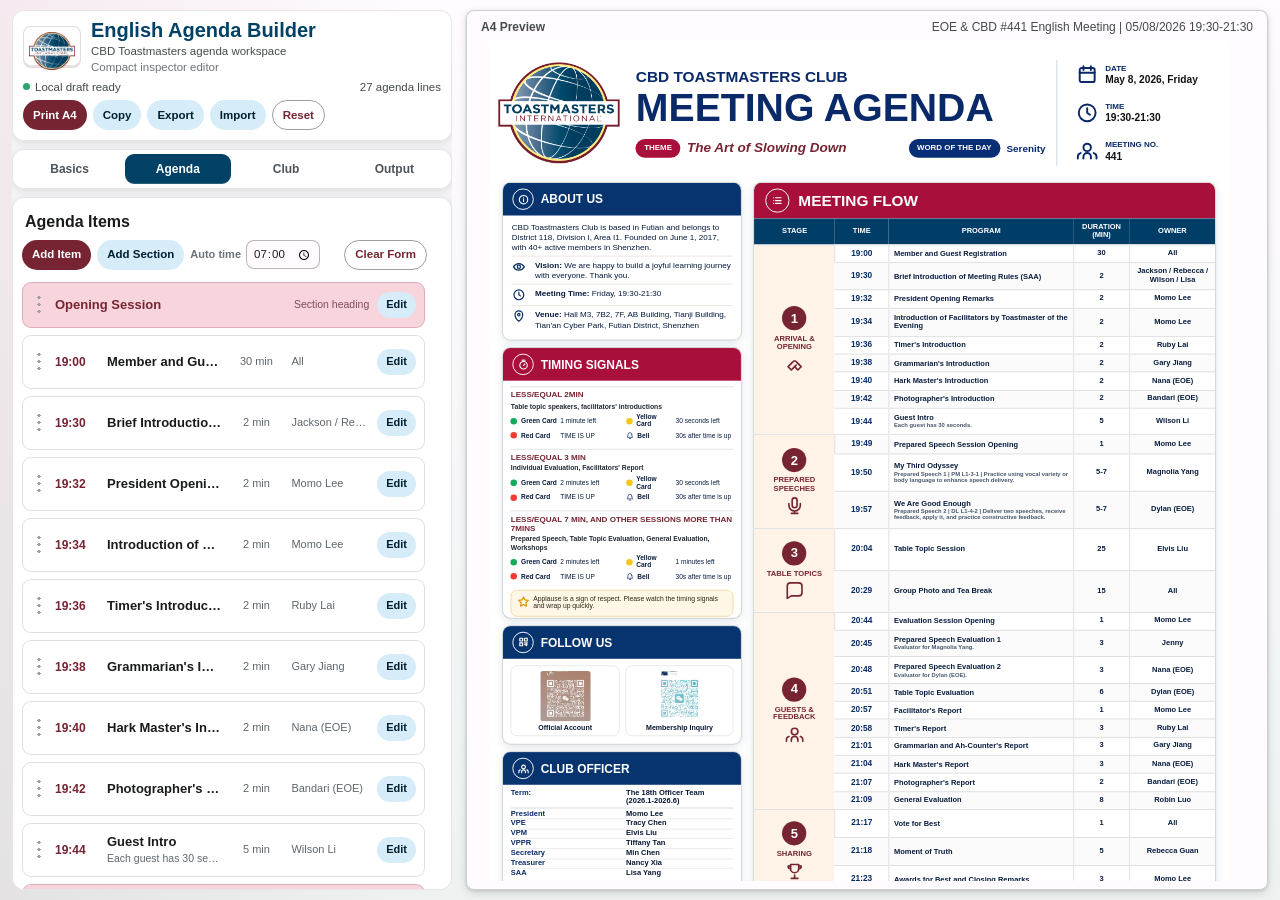
==== commit 19a210b1: "Compact left editor inspector" ====
--- a/english_agenda_builder.html
+++ b/english_agenda_builder.html
@@ -18,120 +18,163 @@
           </div>
           <div>
             <h1>English Agenda Builder</h1>
-            <p class="subtitle">CBD Toastmasters Club agenda workspace, seeded from Meeting #441.</p>
+            <p class="subtitle">CBD Toastmasters agenda workspace</p>
+            <p class="subtitle compact-subtitle">Compact inspector editor</p>
           </div>
         </div>
         <div class="status-row">
           <span class="save-status" id="saveStatus">Local draft ready</span>
-          <span class="agenda-count" id="agendaCount">0 agenda lines</span>
+          <span class="agenda-count" id="agendaCount">0 lines</span>
         </div>
         <div class="top-actions">
           <button class="btn primary" id="printBtn" type="button">Print A4</button>
-          <button class="btn" id="copyBtn" type="button">Copy Text</button>
-          <button class="btn" id="exportBtn" type="button">Export JSON</button>
-          <button class="btn" id="importBtn" type="button">Import JSON</button>
-          <button class="btn ghost" id="resetBtn" type="button">Reset Defaults</button>
+          <button class="btn" id="copyBtn" type="button">Copy</button>
+          <button class="btn" id="exportBtn" type="button">Export</button>
+          <button class="btn" id="importBtn" type="button">Import</button>
+          <button class="btn ghost" id="resetBtn" type="button">Reset</button>
           <input class="hidden-input" id="importFile" type="file" accept="application/json,.json" />
         </div>
       </header>
 
+      <nav class="editor-tabs" aria-label="Editor sections">
+        <button class="editor-tab" type="button" data-editor-tab="basics" aria-selected="false">Basics</button>
+        <button class="editor-tab active" type="button" data-editor-tab="agenda" aria-selected="true">Agenda</button>
+        <button class="editor-tab" type="button" data-editor-tab="club" aria-selected="false">Club</button>
+        <button class="editor-tab" type="button" data-editor-tab="output" aria-selected="false">Output</button>
+      </nav>
+
       <div class="editor-stack">
-        <details class="editor-section" open>
-          <summary>Meeting Basics</summary>
+        <section class="editor-panel inspector-panel" data-editor-panel="basics" hidden>
+          <div class="panel-heading">
+            <div>
+              <h2>Basics</h2>
+              <p>Meeting setup and QR images</p>
+            </div>
+          </div>
           <div class="section-body">
             <div class="field-grid" id="meetingFields"></div>
-          </div>
-        </details>
-
-        <details class="editor-section" open>
-          <summary>Agenda Items</summary>
+            <div class="inspector-card">
+              <div class="card-heading">
+                <h3>QR Images</h3>
+                <span>Click a tile to replace</span>
+              </div>
+              <div class="qr-tile-grid" id="qrFields"></div>
+            </div>
+          </div>
+        </section>
+
+        <section class="editor-panel inspector-panel" data-editor-panel="agenda">
+          <div class="panel-heading agenda-panel-heading">
+            <div>
+              <h2>Agenda Items</h2>
+            </div>
+          </div>
           <div class="section-body">
             <div class="agenda-toolbar">
               <div class="action-row">
                 <button class="btn primary" id="addItemBtn" type="button">Add Item</button>
                 <button class="btn" id="addSectionBtn" type="button">Add Section</button>
                 <div class="auto-time-field">
-                  <label for="autoTimeStart">Auto Time Start</label>
+                  <label for="autoTimeStart">Auto time</label>
                   <input class="input" id="autoTimeStart" type="time" data-meeting-field="agendaStartTime" />
                 </div>
               </div>
               <button class="btn ghost" id="clearFormBtn" type="button">Clear Form</button>
             </div>
-            <div class="agenda-form-anchor" id="agendaFormAnchor">
-              <form class="agenda-form" id="agendaForm">
-                <div class="field-grid">
-                  <div class="field">
-                    <label for="itemKind">Type</label>
-                    <select class="select" id="itemKind">
-                      <option value="item">Agenda item</option>
-                      <option value="section">Section heading</option>
-                    </select>
+
+            <div class="selected-editor-card" id="selectedEditorCard" hidden>
+              <div class="selected-editor-title">Editing selected item</div>
+              <div class="agenda-form-anchor" id="agendaFormAnchor">
+                <form class="agenda-form" id="agendaForm">
+                  <div class="field-grid">
+                    <div class="field">
+                      <label for="itemKind">Type</label>
+                      <select class="select" id="itemKind">
+                        <option value="item">Agenda item</option>
+                        <option value="section">Section heading</option>
+                      </select>
+                    </div>
+                    <div class="field">
+                      <label for="itemTime">Start</label>
+                      <input class="input" id="itemTime" type="time" readonly aria-readonly="true" />
+                    </div>
+                    <div class="field full">
+                      <label for="itemTitle">Program</label>
+                      <input class="input" id="itemTitle" autocomplete="off" />
+                    </div>
+                    <div class="field">
+                      <label for="itemDuration">Min</label>
+                      <input class="input" id="itemDuration" autocomplete="off" placeholder="5 or 5-7" />
+                      <p class="field-warning" id="itemDurationWarning" hidden>Duration should be a number or range, such as 3, 1.5, or 5-7.</p>
+                    </div>
+                    <div class="field">
+                      <label for="itemPerson">Owner</label>
+                      <input class="input" id="itemPerson" autocomplete="off" />
+                    </div>
+                    <div class="field full">
+                      <label for="itemDetail">Details</label>
+                      <textarea class="textarea" id="itemDetail"></textarea>
+                    </div>
                   </div>
-                  <div class="field">
-                    <label for="itemTime">Calculated start</label>
-                    <input class="input" id="itemTime" type="time" readonly aria-readonly="true" />
+                  <div class="action-row">
+                    <button class="btn primary" id="saveItemBtn" type="submit">Done</button>
+                    <button class="btn" id="duplicateItemBtn" type="button">Duplicate</button>
+                    <button class="btn danger" id="deleteItemBtn" type="button">Delete</button>
                   </div>
-                  <div class="field full">
-                    <label for="itemTitle">Program</label>
-                    <input class="input" id="itemTitle" autocomplete="off" />
-                  </div>
-                  <div class="field">
-                    <label for="itemDuration">Duration</label>
-                    <input class="input" id="itemDuration" autocomplete="off" placeholder="5 or 5-7" />
-                    <p class="field-warning" id="itemDurationWarning" hidden>Duration should be a number or range, such as 3, 1.5, or 5-7.</p>
-                  </div>
-                  <div class="field">
-                    <label for="itemPerson">Participant</label>
-                    <input class="input" id="itemPerson" autocomplete="off" />
-                  </div>
-                  <div class="field full">
-                    <label for="itemDetail">Details</label>
-                    <textarea class="textarea" id="itemDetail"></textarea>
-                  </div>
-                </div>
-                <div class="action-row">
-                  <button class="btn primary" id="saveItemBtn" type="submit">Done</button>
-                  <button class="btn" id="duplicateItemBtn" type="button">Duplicate</button>
-                  <button class="btn danger" id="deleteItemBtn" type="button">Delete</button>
-                </div>
-              </form>
+                </form>
+              </div>
             </div>
             <div class="agenda-list" id="agendaList"></div>
           </div>
-        </details>
-
-        <details class="editor-section">
-          <summary>Club Details</summary>
-          <div class="section-body">
-            <div class="field">
+        </section>
+
+        <section class="editor-panel inspector-panel" data-editor-panel="club" hidden>
+          <div class="panel-heading">
+            <div>
+              <h2>Club</h2>
+              <p>Club content and rules</p>
+            </div>
+          </div>
+          <div class="section-body">
+            <div class="inspector-card field">
+              <div class="card-heading"><h3>About</h3></div>
               <label for="aboutClub">About Intro</label>
               <textarea class="textarea" id="aboutClub" data-field="aboutClub"></textarea>
             </div>
-            <div class="field">
+            <div class="inspector-card field">
+              <div class="card-heading"><h3>Officers</h3></div>
               <label for="officers">Officer Team</label>
               <textarea class="textarea" id="officers" data-field="officers"></textarea>
             </div>
-            <div class="field">
+            <div class="inspector-card field">
+              <div class="card-heading"><h3>Timing Rules</h3></div>
               <label for="timingRules">Timing Rules</label>
               <textarea class="textarea" id="timingRules" data-field="timingRules"></textarea>
             </div>
-            <div class="field">
+            <div class="inspector-card field">
+              <div class="card-heading"><h3>Meeting Rules</h3></div>
               <label>Meeting Rules</label>
               <div class="stacked-fields" id="meetingRuleFields"></div>
             </div>
           </div>
-        </details>
-
-        <details class="editor-section">
-          <summary>Preview Text</summary>
-          <div class="section-body">
-            <div class="field-grid" id="previewTextFields"></div>
-            <div class="field">
+        </section>
+
+        <section class="editor-panel inspector-panel" data-editor-panel="output" hidden>
+          <div class="panel-heading">
+            <div>
+              <h2>Output</h2>
+              <p>Advanced labels and footer text</p>
+            </div>
+          </div>
+          <div class="section-body">
+            <div class="output-groups" id="previewTextFields"></div>
+            <div class="inspector-card field">
+              <div class="card-heading"><h3>Guest Participation Tags</h3></div>
               <label>Guest Participation Tags</label>
               <div class="stacked-fields" id="guestParticipationFields"></div>
             </div>
           </div>
-        </details>
+        </section>
       </div>
     </section>
 
--- a/styles/app.css
+++ b/styles/app.css
@@ -94,15 +94,23 @@
 
     .control-panel {
       display: grid;
-      grid-template-rows: auto minmax(0, 1fr);
-      gap: 14px;
+      grid-template-rows: auto auto minmax(0, 1fr);
+      gap: 8px;
       height: calc(100vh - 20px);
       min-height: 0;
       overflow: hidden;
+      background: #f5f5f7;
+      border-radius: 12px;
     }
 
     .app-header,
-    .editor-stack,
+    .editor-tabs,
+    .editor-stack {
+      background: rgba(255, 255, 255, 0.94);
+      border: 1px solid rgba(0, 0, 0, 0.1);
+      box-shadow: 0 2px 8px rgba(0, 0, 0, 0.1);
+    }
+
     .preview-panel {
       background: rgba(255, 251, 255, 0.96);
       border: 1px solid rgba(197, 204, 202, 0.92);
@@ -110,29 +118,29 @@
     }
 
     .app-header {
-      border-radius: var(--radius);
-      padding: 16px;
-      display: grid;
-      gap: 14px;
+      border-radius: 12px;
+      padding: 9px 10px 10px;
+      display: grid;
+      gap: 7px;
     }
 
     .brand-row {
       display: grid;
-      grid-template-columns: 96px minmax(0, 1fr);
-      gap: 14px;
+      grid-template-columns: 58px minmax(0, 1fr);
+      gap: 10px;
       align-items: center;
     }
 
     .brand-mark {
-      width: 96px;
-      height: 58px;
+      width: 58px;
+      height: 42px;
       border-radius: 8px;
       display: grid;
       place-items: center;
       background: #fff;
-      border: 1px solid var(--md-outline-variant);
-      box-shadow: inset 0 -3px 0 rgba(119, 36, 50, 0.16);
-      padding: 8px;
+      border: 1px solid rgba(0, 0, 0, 0.13);
+      box-shadow: inset 0 -2px 0 rgba(119, 36, 50, 0.14);
+      padding: 5px;
     }
 
     .brand-mark img {
@@ -151,17 +159,21 @@
 
     h1 {
       font-family: "Gotham", "Aptos Display", "Segoe UI", Arial, sans-serif;
-      font-size: 23px;
-      line-height: 1.12;
+      font-size: 20px;
+      line-height: 1.08;
       letter-spacing: 0;
       color: var(--tm-blue);
     }
 
     .subtitle {
       color: var(--muted);
-      font-size: 13px;
-      margin-top: 4px;
-      line-height: 1.45;
+      font-size: 11.5px;
+      margin-top: 2px;
+      line-height: 1.25;
+    }
+
+    .compact-subtitle {
+      color: #6d7378;
     }
 
     strong {
@@ -173,13 +185,25 @@
       align-items: center;
       justify-content: space-between;
       gap: 10px;
-      flex-wrap: wrap;
+      flex-wrap: nowrap;
     }
 
     .save-status,
     .agenda-count {
-      font-size: 12px;
+      font-size: 11.5px;
       color: var(--muted);
+      white-space: nowrap;
+    }
+
+    .save-status::before {
+      content: "";
+      display: inline-block;
+      width: 7px;
+      height: 7px;
+      margin-right: 5px;
+      border-radius: 999px;
+      background: #2ca46d;
+      vertical-align: 1px;
     }
 
     .top-actions,
@@ -187,32 +211,38 @@
     .item-actions {
       display: flex;
       flex-wrap: wrap;
-      gap: 8px;
+      gap: 6px;
       align-items: center;
+    }
+
+    .top-actions {
+      flex-wrap: nowrap;
     }
 
     .btn {
       border-radius: 999px;
-      padding: 10px 14px;
+      padding: 7px 10px;
       background: var(--md-secondary-container);
       color: var(--md-on-secondary-container);
-      font-weight: 800;
-      font-size: 13px;
+      font-weight: 850;
+      font-size: 11.5px;
       line-height: 1;
-      min-height: 36px;
+      min-height: 30px;
       transition: transform 0.12s ease, background 0.12s ease, color 0.12s ease, box-shadow 0.12s ease;
     }
 
     .btn:hover {
       transform: translateY(-1px);
       background: #c7e2f1;
-      box-shadow: var(--shadow);
+      box-shadow: 0 3px 7px rgba(0, 0, 0, 0.11);
     }
 
     .btn:focus-visible,
     .input:focus-visible,
     .textarea:focus-visible,
-    .select:focus-visible {
+    .select:focus-visible,
+    .editor-tab:focus-visible,
+    .qr-tile:focus-visible {
       outline: 3px solid rgba(242, 223, 116, 0.85);
       outline-offset: 2px;
     }
@@ -229,7 +259,7 @@
     .btn.ghost {
       background: transparent;
       color: var(--md-primary);
-      border: 1px solid var(--md-outline);
+      border: 1px solid rgba(0, 0, 0, 0.38);
     }
 
     .btn.danger {
@@ -238,9 +268,9 @@
     }
 
     .btn.small {
-      padding: 7px 10px;
-      font-size: 12px;
-      min-height: 30px;
+      padding: 6px 9px;
+      font-size: 11px;
+      min-height: 26px;
     }
 
     .btn:disabled {
@@ -250,136 +280,233 @@
       box-shadow: none;
     }
 
+    .editor-tabs {
+      border-radius: 12px;
+      padding: 4px;
+      display: grid;
+      grid-template-columns: repeat(4, minmax(76px, 1fr));
+      gap: 3px;
+      overflow-x: auto;
+      overscroll-behavior-x: contain;
+    }
+
+    .editor-tab {
+      min-height: 30px;
+      border-radius: 9px;
+      background: transparent;
+      color: #4d5358;
+      font-weight: 850;
+      font-size: 12px;
+      line-height: 1;
+      white-space: nowrap;
+    }
+
+    .editor-tab.active {
+      background: var(--tm-blue);
+      color: #fff;
+      box-shadow: inset 0 -1px 0 rgba(255, 255, 255, 0.16);
+    }
+
     .editor-stack {
-      border-radius: var(--radius);
+      border-radius: 12px;
       min-height: 0;
       overflow-x: hidden;
       overflow-y: auto;
       overscroll-behavior: contain;
       scrollbar-gutter: stable;
-      padding: 14px;
-      display: flex;
-      flex-direction: column;
-      gap: 14px;
-    }
-
-    details.editor-section {
-      flex: 0 0 auto;
-      border: 1px solid var(--line);
-      border-radius: var(--radius);
-      background: var(--md-surface);
-      overflow: hidden;
-    }
-
-    details.editor-section[open] {
-      box-shadow: var(--shadow);
-    }
-
-    details.editor-section summary {
-      list-style: none;
-      cursor: pointer;
-      padding: 13px 14px;
+      padding: 9px;
+      display: grid;
+      align-content: start;
+      gap: 10px;
+    }
+
+    .editor-panel {
+      min-width: 0;
+    }
+
+    .panel-heading {
       display: flex;
       align-items: center;
       justify-content: space-between;
       gap: 10px;
-      font-weight: 800;
-      font-size: 15px;
+      padding: 6px 3px 8px;
+    }
+
+    .panel-heading h2 {
+      font-size: 16px;
+      line-height: 1.15;
+      color: #1a1c1c;
+      font-weight: 900;
+    }
+
+    .panel-heading p,
+    .card-heading span {
+      color: #6d7378;
+      font-size: 11px;
       line-height: 1.25;
+    }
+
+    .section-body {
+      display: grid;
+      gap: 9px;
+    }
+
+    .inspector-card {
+      border: 1px solid rgba(0, 0, 0, 0.12);
+      border-radius: 10px;
+      background: rgba(255, 255, 255, 0.92);
+      padding: 10px;
+      box-shadow: 0 1px 4px rgba(0, 0, 0, 0.06);
+    }
+
+    .card-heading {
+      display: flex;
+      align-items: baseline;
+      justify-content: space-between;
+      gap: 8px;
+      margin-bottom: 8px;
+    }
+
+    .card-heading h3 {
+      font-size: 13px;
+      line-height: 1.2;
+      color: var(--tm-blue);
+      font-weight: 900;
+    }
+
+    .field-grid {
+      display: grid;
+      grid-template-columns: repeat(2, minmax(0, 1fr));
+      gap: 8px;
+    }
+
+    .field {
+      display: grid;
+      gap: 5px;
+    }
+
+    .field.full,
+    .field-readable {
+      grid-column: 1 / -1;
+    }
+
+    .stacked-fields {
+      display: grid;
+      gap: 7px;
+    }
+
+    label {
+      color: #394241;
+      font-size: 11.5px;
+      font-weight: 850;
+      line-height: 1.22;
+    }
+
+    .input,
+    .textarea,
+    .select {
+      width: 100%;
+      border: 1px solid rgba(0, 0, 0, 0.28);
+      border-radius: 8px;
+      background: rgba(255, 251, 255, 0.96);
       color: var(--ink);
-      background: var(--md-surface-container-low);
-    }
-
-    details.editor-section summary::-webkit-details-marker {
-      display: none;
-    }
-
-    details.editor-section summary::after {
-      content: "+";
-      color: var(--maroon);
-      font-weight: 900;
-    }
-
-    details.editor-section[open] summary::after {
-      content: "-";
-    }
-
-    .section-body {
-      padding: 14px;
-      display: grid;
-      gap: 14px;
-    }
-
-    .field-grid {
-      display: grid;
-      grid-template-columns: repeat(2, minmax(0, 1fr));
-      gap: 12px 10px;
-    }
-
-    .field {
-      display: grid;
-      gap: 7px;
-    }
-
-    .field.full {
-      grid-column: 1 / -1;
-    }
-
-    .qr-upload-field {
-      grid-column: 1 / -1;
-      border: 1px solid var(--md-outline-variant);
-      border-radius: 8px;
-      padding: 10px;
+      padding: 7px 9px;
+      outline: none;
+      min-width: 0;
+      font-size: 13px;
+      line-height: 1.3;
+    }
+
+    .input,
+    .select {
+      min-height: 35px;
+    }
+
+    .input[readonly] {
+      background: #eef0f2;
+      color: #4f5c5b;
+      cursor: default;
+    }
+
+    .textarea {
+      resize: vertical;
+      min-height: 66px;
+      max-height: 190px;
+      line-height: 1.42;
+      overflow: auto;
+    }
+
+    #timingRules {
+      font-family: "Cascadia Mono", "SFMono-Regular", Consolas, monospace;
+      font-size: 11.5px;
+      line-height: 1.45;
+    }
+
+    .field-warning,
+    .agenda-warning {
+      color: #9a3412;
+      font-size: 10.5px;
+      line-height: 1.3;
+      margin: 4px 0 0;
+      font-weight: 750;
+    }
+
+    #agendaForm .textarea {
+      min-height: 62px;
+    }
+
+    .input:focus,
+    .textarea:focus,
+    .select:focus {
+      border-color: var(--tm-blue);
+      box-shadow: 0 0 0 3px rgba(0, 65, 101, 0.13);
+    }
+
+    .qr-tile-grid {
+      display: grid;
+      grid-template-columns: repeat(3, minmax(0, 1fr));
+      gap: 8px;
+    }
+
+    .qr-tile {
+      width: 100%;
+      min-height: 122px;
+      border: 1px solid rgba(0, 0, 0, 0.12);
+      border-radius: 9px;
       background: #fff;
-      justify-items: start;
-    }
-
-    .qr-upload-row {
-      display: flex;
-      align-items: center;
-      gap: 10px;
-    }
-
-    .stacked-fields {
-      display: grid;
-      gap: 8px;
-    }
-
-    .auto-time-field {
-      display: grid;
-      grid-template-columns: auto 118px;
-      gap: 8px;
-      align-items: center;
-      margin-left: 2px;
-    }
-
-    .auto-time-field label {
-      color: var(--md-on-surface-variant);
-      font-size: 12px;
-      white-space: nowrap;
-    }
-
-    .auto-time-field .input {
-      min-height: 36px;
-      padding-block: 7px;
-      font-size: 13px;
-    }
-
-    .qr-thumb-button {
+      padding: 7px;
+      display: grid;
+      justify-items: center;
+      align-content: start;
+      gap: 6px;
+      color: var(--tm-blue);
+      transition: transform 0.12s ease, border-color 0.12s ease, box-shadow 0.12s ease;
+    }
+
+    .qr-tile:hover {
+      transform: translateY(-1px);
+      border-color: rgba(0, 65, 101, 0.28);
+      box-shadow: 0 4px 10px rgba(0, 65, 101, 0.12);
+    }
+
+    .qr-tile-label {
+      font-size: 10.5px;
+      font-weight: 900;
+      text-align: center;
+      min-height: 22px;
       display: grid;
       place-items: center;
-      width: 70px;
-      height: 70px;
-      padding: 0;
-      border: 1px solid var(--md-outline-variant);
-      border-radius: 8px;
+    }
+
+    .qr-tile-preview {
+      width: 54px;
+      height: 54px;
+      border-radius: 7px;
+      border: 1px solid rgba(0, 0, 0, 0.12);
+      overflow: hidden;
       background: #fff;
-      overflow: hidden;
-    }
-
-    .qr-thumb-button:hover {
-      transform: translateY(-1px);
-      box-shadow: var(--shadow);
+      display: grid;
+      place-items: center;
     }
 
     .qr-thumb {
@@ -389,82 +516,65 @@
       display: block;
     }
 
-    label {
-      color: #374342;
-      font-size: 12.5px;
+    .qr-replace {
+      font-size: 10.5px;
       font-weight: 850;
-      line-height: 1.25;
-    }
-
-    .input,
-    .textarea,
-    .select {
-      width: 100%;
-      border: 1px solid var(--md-outline);
-      border-radius: 7px;
-      background: var(--md-surface);
-      color: var(--ink);
-      padding: 10px 11px;
-      outline: none;
-      min-width: 0;
-      font-size: 14.5px;
-      line-height: 1.35;
-    }
-
-    .input,
-    .select {
-      min-height: 42px;
-    }
-
-    .input[readonly] {
-      background: color-mix(in srgb, var(--md-surface-variant) 64%, white);
-      color: #4f5c5b;
-      cursor: default;
-    }
-
-    .textarea {
-      resize: none;
-      min-height: 94px;
-      line-height: 1.5;
-      overflow-x: hidden;
-      overflow-y: hidden;
-    }
-
-    .field-grid .field-readable {
-      grid-column: 1 / -1;
-    }
-
-    .field-warning,
-    .agenda-warning {
-      color: #9a3412;
+      color: var(--tm-maroon);
+    }
+
+    .agenda-panel-heading {
+      align-items: end;
+    }
+
+    .auto-time-field {
+      display: grid;
+      grid-template-columns: auto 74px;
+      gap: 5px;
+      align-items: center;
+      color: #6d7378;
+    }
+
+    .auto-time-field label {
+      color: #6d7378;
+      font-size: 11px;
+      white-space: nowrap;
+    }
+
+    .auto-time-field .input {
+      min-height: 29px;
+      padding: 4px 6px;
       font-size: 11.5px;
-      line-height: 1.35;
-      margin: 6px 0 0;
-      font-weight: 750;
-    }
-
-    #agendaForm .textarea {
-      min-height: 116px;
-    }
-
-    .input:focus,
-    .textarea:focus,
-    .select:focus {
-      border-color: var(--maroon);
-      box-shadow: 0 0 0 3px rgba(119, 36, 50, 0.14);
+      border-radius: 8px;
     }
 
     .agenda-toolbar {
       display: flex;
       justify-content: space-between;
       align-items: center;
-      gap: 10px;
+      gap: 7px;
       flex-wrap: wrap;
+      margin-bottom: 3px;
+    }
+
+    .selected-editor-card {
+      border: 1px solid rgba(0, 65, 101, 0.3);
+      border-left: 4px solid var(--tm-blue);
+      border-radius: 9px;
+      background: #f2f8ff;
+      padding: 9px;
+      box-shadow: inset 0 1px 0 rgba(255, 255, 255, 0.72);
+    }
+
+    .selected-editor-title {
+      color: var(--tm-blue);
+      font-size: 12px;
+      font-weight: 900;
+      margin-bottom: 7px;
     }
 
     .agenda-list {
       display: grid;
-      gap: 10px;
+      gap: 7px;
       padding-right: 2px;
     }
 
@@ -476,13 +586,16 @@
       display: none;
     }
 
+    .agenda-form {
+      display: grid;
+      gap: 8px;
+      cursor: default;
+    }
+
     .agenda-card {
-      border: 1px solid var(--md-outline-variant);
-      border-radius: 8px;
-      background: var(--md-surface);
-      padding: 12px;
-      display: grid;
-      gap: 9px;
+      border: 1px solid rgba(0, 0, 0, 0.12);
+      border-radius: 9px;
+      background: #fff;
       cursor: grab;
       transition: border-color 0.12s ease, box-shadow 0.12s ease, background 0.12s ease, opacity 0.12s ease, transform 0.12s ease;
     }
@@ -491,14 +604,10 @@
       cursor: default;
     }
 
-    .agenda-card.section-card {
-      background: var(--md-primary-container);
-      border-color: rgba(119, 36, 50, 0.28);
-    }
-
     .agenda-card.active {
-      border-color: var(--maroon);
-      box-shadow: 0 0 0 3px rgba(119, 36, 50, 0.14);
+      border-color: #6aa5ff;
+      background: #f4f9ff;
+      box-shadow: 0 0 0 2px rgba(87, 141, 255, 0.26);
     }
 
     .agenda-card.dragging {
@@ -514,19 +623,33 @@
       box-shadow: inset 0 -4px 0 var(--tm-maroon);
     }
 
-    .agenda-main {
-      display: grid;
-      grid-template-columns: 18px 52px minmax(0, 1fr);
-      gap: 11px;
-      align-items: start;
+    .agenda-row {
+      min-height: 54px;
+      padding: 9px 8px;
+      display: grid;
+      grid-template-columns: 16px 44px minmax(0, 1fr) 54px minmax(66px, 0.68fr) auto;
+      gap: 8px;
+      align-items: center;
+    }
+
+    .agenda-section-row {
+      min-height: 38px;
+      padding: 8px;
+      display: grid;
+      grid-template-columns: 16px minmax(0, 1fr) auto auto;
+      gap: 8px;
+      align-items: center;
+      background: #f8d5dc;
+      border-color: rgba(119, 36, 50, 0.22);
+      color: var(--tm-maroon);
     }
 
     .drag-handle {
-      width: 18px;
+      width: 16px;
       min-height: 28px;
       display: grid;
       place-items: center;
-      color: var(--md-outline);
+      color: #9aa0a6;
       touch-action: none;
     }
 
@@ -535,7 +658,7 @@
       width: 4px;
       height: 22px;
       background:
-        radial-gradient(circle, currentColor 1.6px, transparent 1.8px) 0 0 / 4px 7px;
+        radial-gradient(circle, currentColor 1.5px, transparent 1.7px) 0 0 / 4px 7px;
     }
 
     .agenda-card:hover .drag-handle,
@@ -546,59 +669,106 @@
     .agenda-time {
       color: var(--maroon);
       font-weight: 900;
-      font-size: 12.5px;
+      font-size: 12px;
+      line-height: 1.2;
+      white-space: nowrap;
+    }
+
+    .agenda-title {
+      font-weight: 900;
+      font-size: 13px;
+      line-height: 1.2;
+      min-width: 0;
+      overflow: hidden;
+      text-overflow: ellipsis;
+      white-space: nowrap;
+    }
+
+    .agenda-row-main {
+      min-width: 0;
+      display: grid;
+      gap: 2px;
+    }
+
+    .agenda-row-duration,
+    .agenda-row-owner,
+    .agenda-meta {
+      color: #5e666b;
+      font-size: 11px;
       line-height: 1.25;
-      padding-top: 1px;
-    }
-
-    .agenda-title {
-      font-weight: 850;
-      font-size: 15px;
+      min-width: 0;
+    }
+
+    .agenda-row-duration {
+      text-align: center;
+      white-space: nowrap;
+    }
+
+    .agenda-row-owner {
+      overflow: hidden;
+      text-overflow: ellipsis;
+      white-space: nowrap;
+    }
+
+    .agenda-detail {
+      color: #5f686d;
+      font-size: 10.5px;
       line-height: 1.3;
-      min-width: 0;
-    }
-
-    .agenda-meta {
-      color: var(--muted);
-      font-size: 12px;
-      line-height: 1.45;
-      margin-top: 4px;
-    }
-
-    .agenda-detail {
-      color: var(--md-on-surface-variant);
-      font-size: 12px;
-      line-height: 1.55;
-      margin-top: 6px;
-      padding-left: 9px;
-      border-left: 3px solid rgba(119, 36, 50, 0.18);
+      overflow: hidden;
+      text-overflow: ellipsis;
+      white-space: nowrap;
     }
 
     .agenda-warning {
-      padding-left: 9px;
+      padding-left: 7px;
       border-left: 3px solid rgba(234, 88, 12, 0.28);
-    }
-
-    .agenda-form {
-      border: 1px solid var(--line);
-      background: var(--md-surface-container-low);
-      border-radius: var(--radius);
-      padding: 14px;
-      display: grid;
-      gap: 14px;
-      cursor: default;
-    }
-
-    .agenda-card .agenda-form {
-      margin-top: 3px;
-      background: #fff;
-      border-color: rgba(119, 36, 50, 0.32);
-      box-shadow: inset 4px 0 0 rgba(119, 36, 50, 0.16);
-    }
-
-    .inline-form-host {
-      display: grid;
-      grid-column: 1 / -1;
+      white-space: normal;
+    }
+
+    .agenda-section-title {
+      color: var(--tm-maroon);
+      text-transform: none;
+    }
+
+    .agenda-section-meta {
+      font-size: 10.5px;
+      color: #7d4d56;
+      white-space: nowrap;
+    }
+
+    .output-groups {
+      display: grid;
+      gap: 9px;
+    }
+
+    @media (max-width: 640px) {
+      .agenda-row {
+        grid-template-columns: 16px 44px minmax(0, 1fr) auto;
+        gap: 6px 8px;
+      }
+
+      .agenda-row-main {
+        grid-column: 3 / 4;
+      }
+
+      .agenda-row-duration {
+        grid-column: 3 / 4;
+        grid-row: 2;
+        text-align: left;
+      }
+
+      .agenda-row-owner {
+        grid-column: 3 / 5;
+        grid-row: 3;
+      }
+
+      .agenda-section-row {
+        grid-template-columns: 16px minmax(0, 1fr) auto;
+      }
+
+      .agenda-section-meta {
+        display: none;
+      }
     }
 
     .preview-panel {
